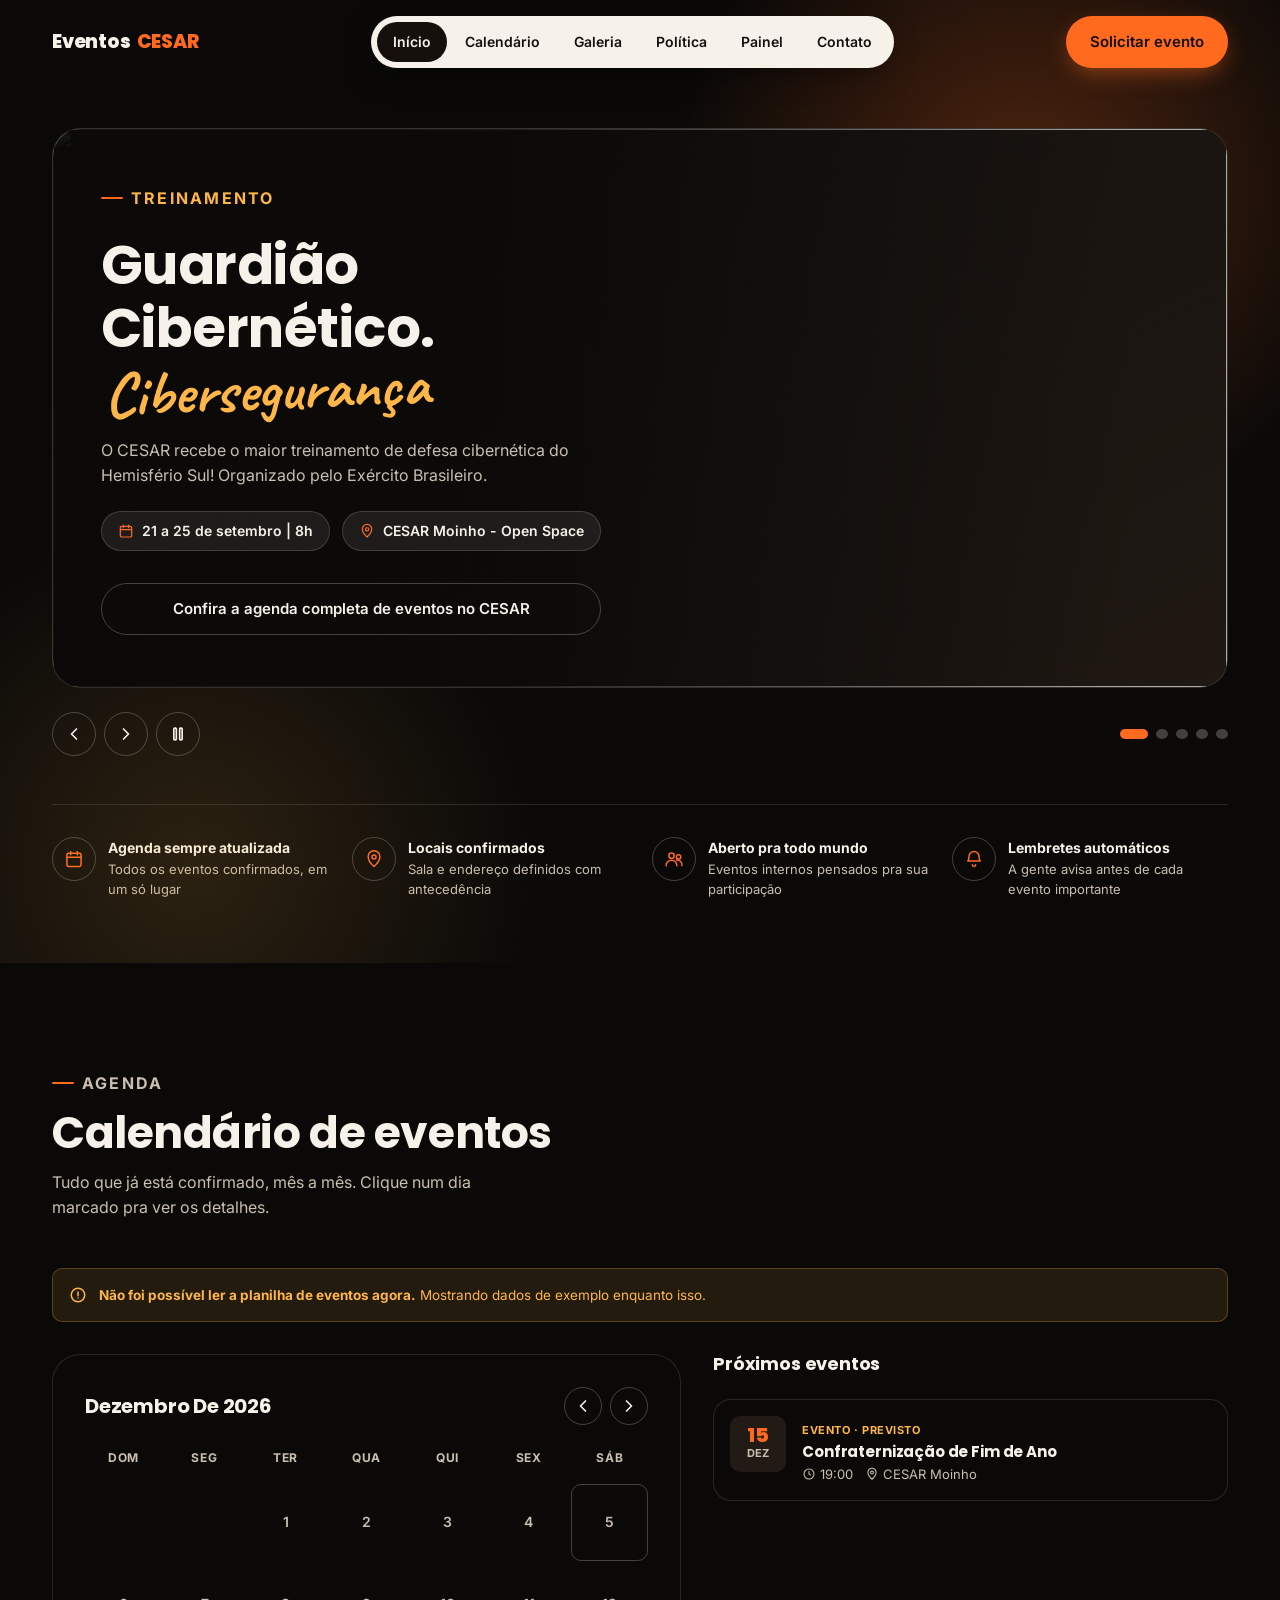
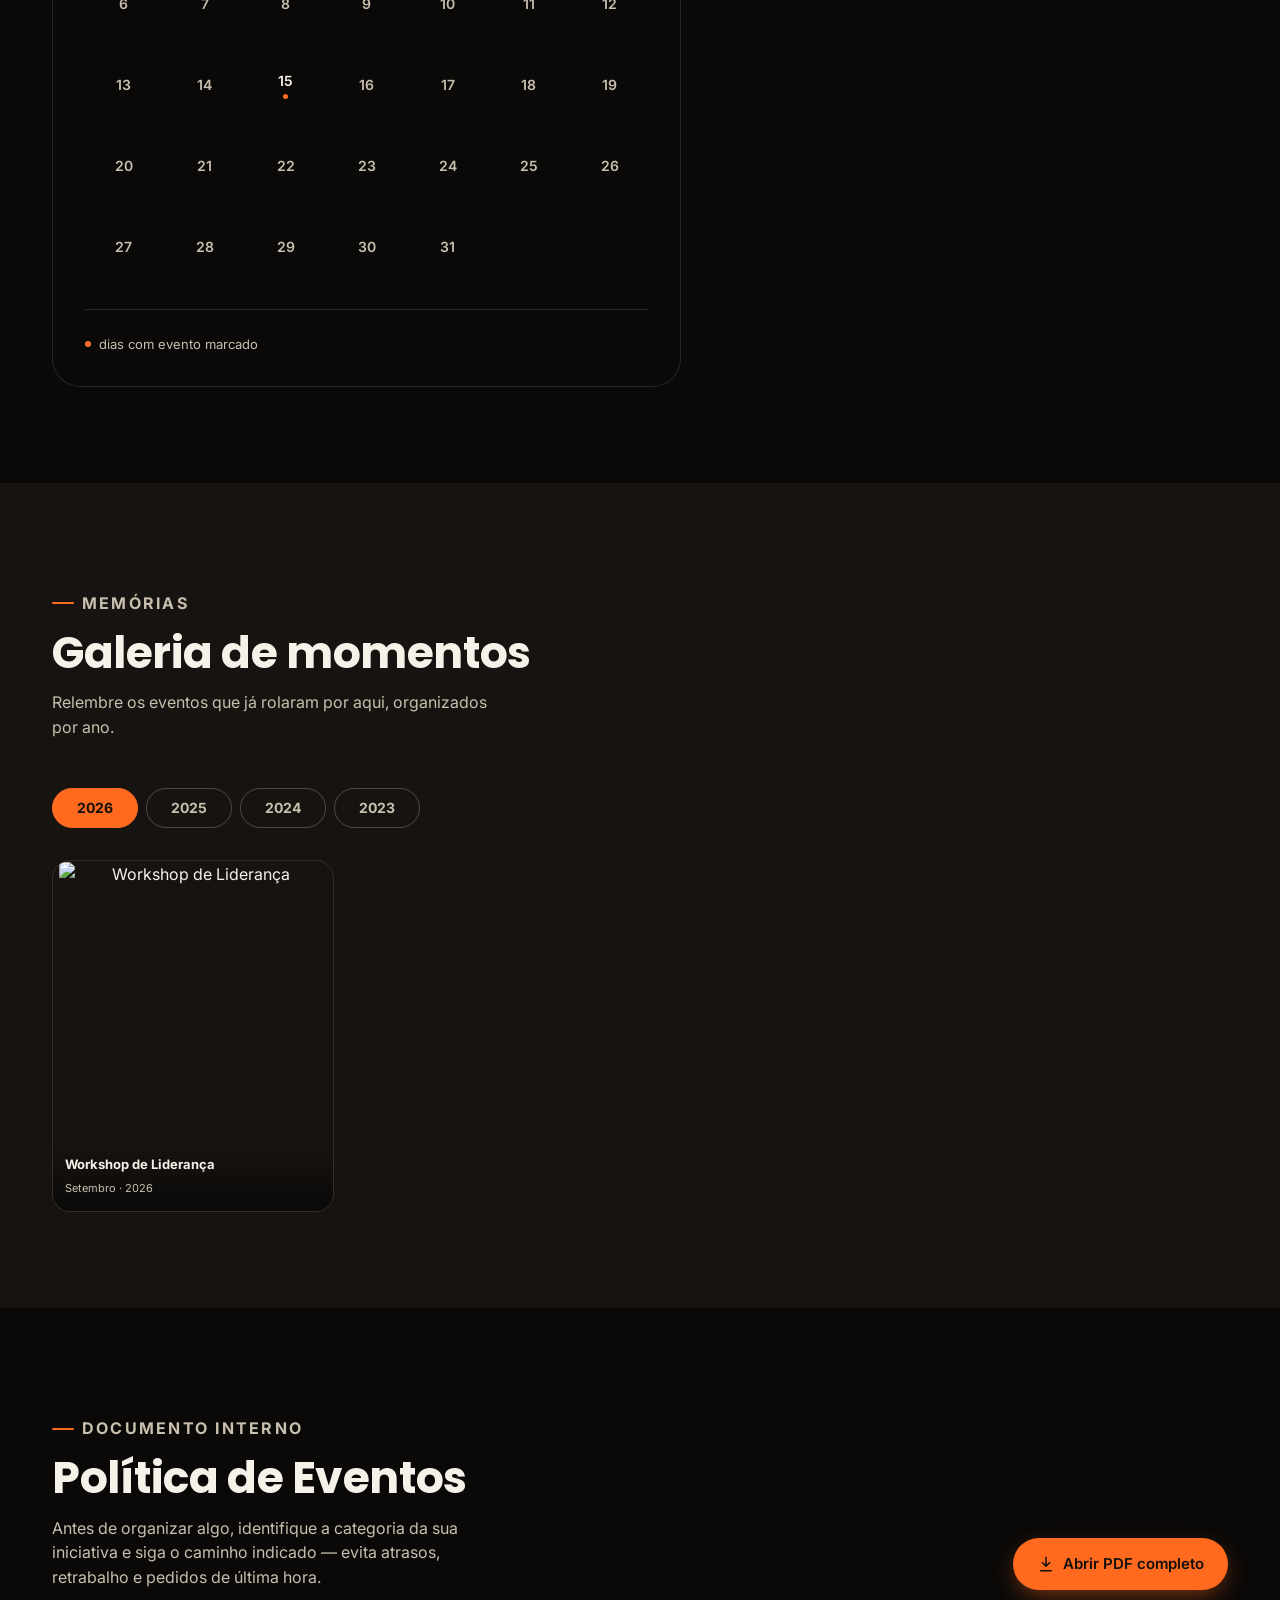
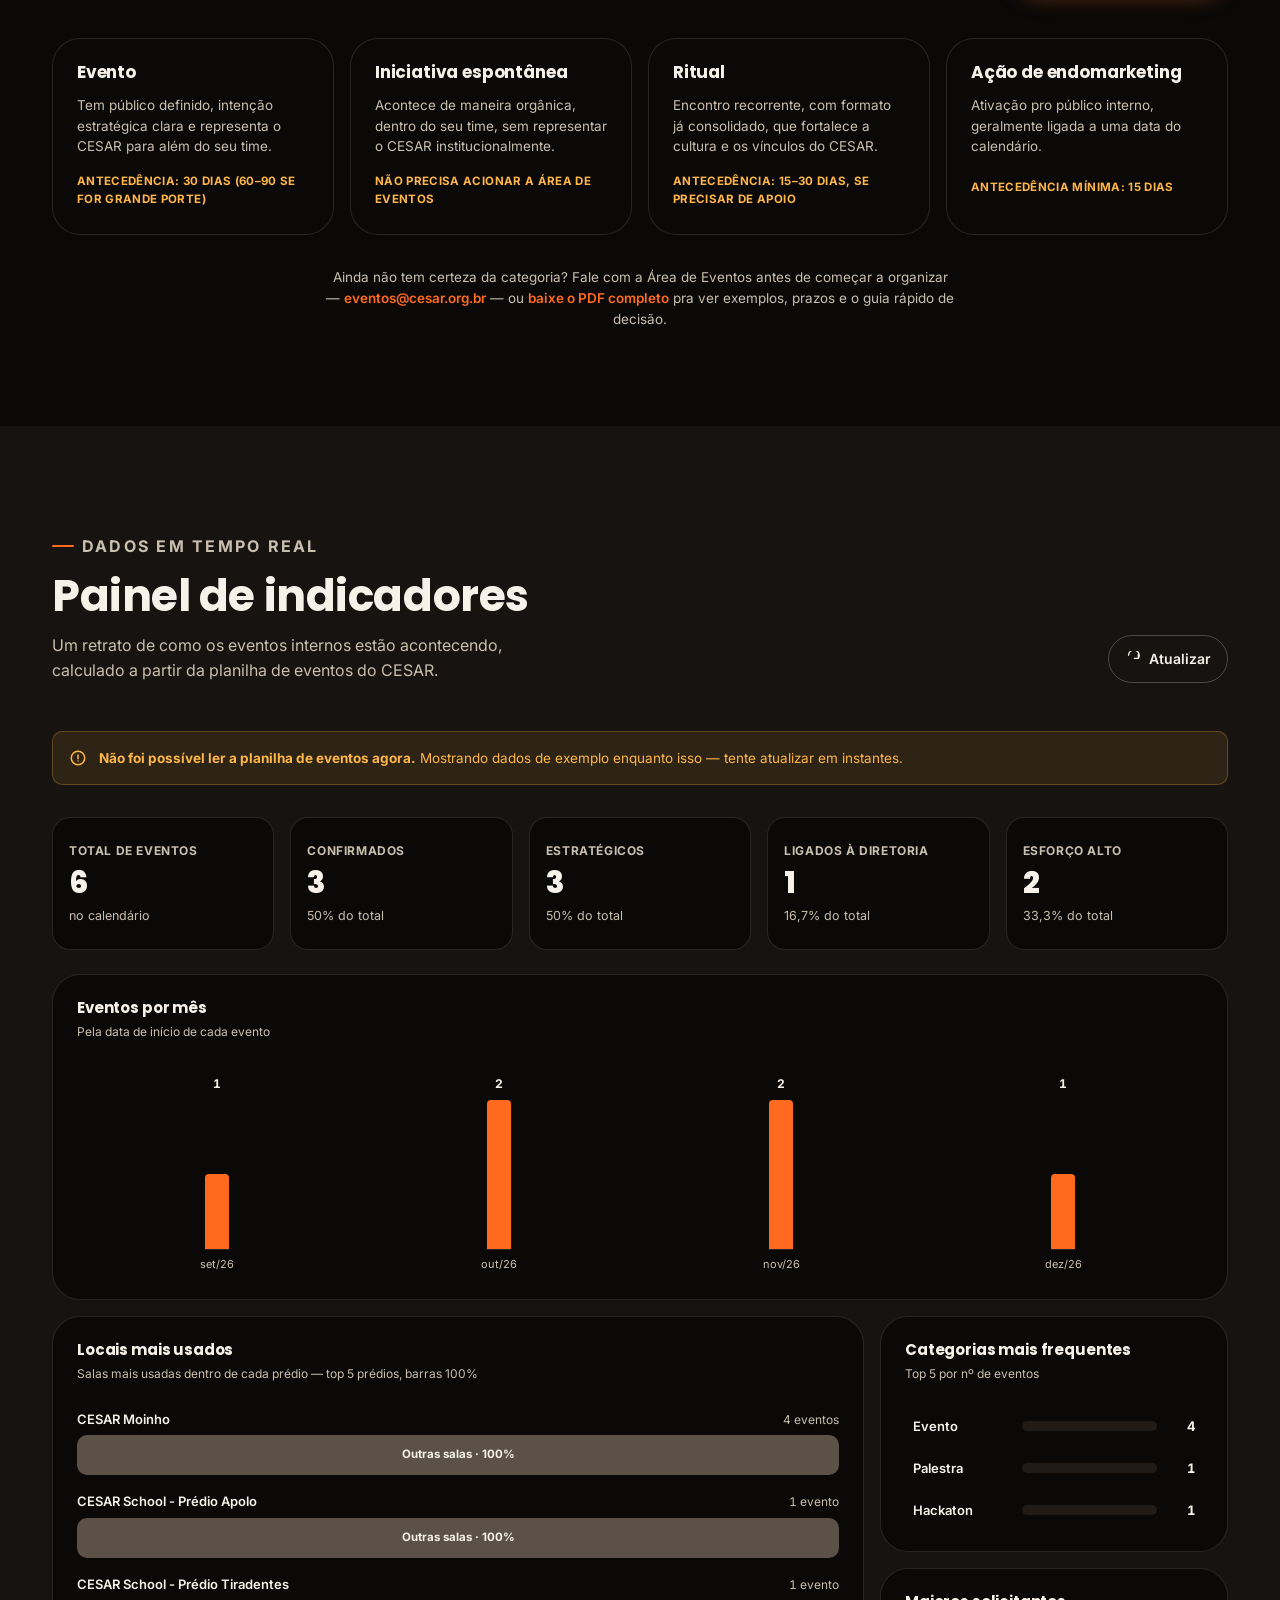
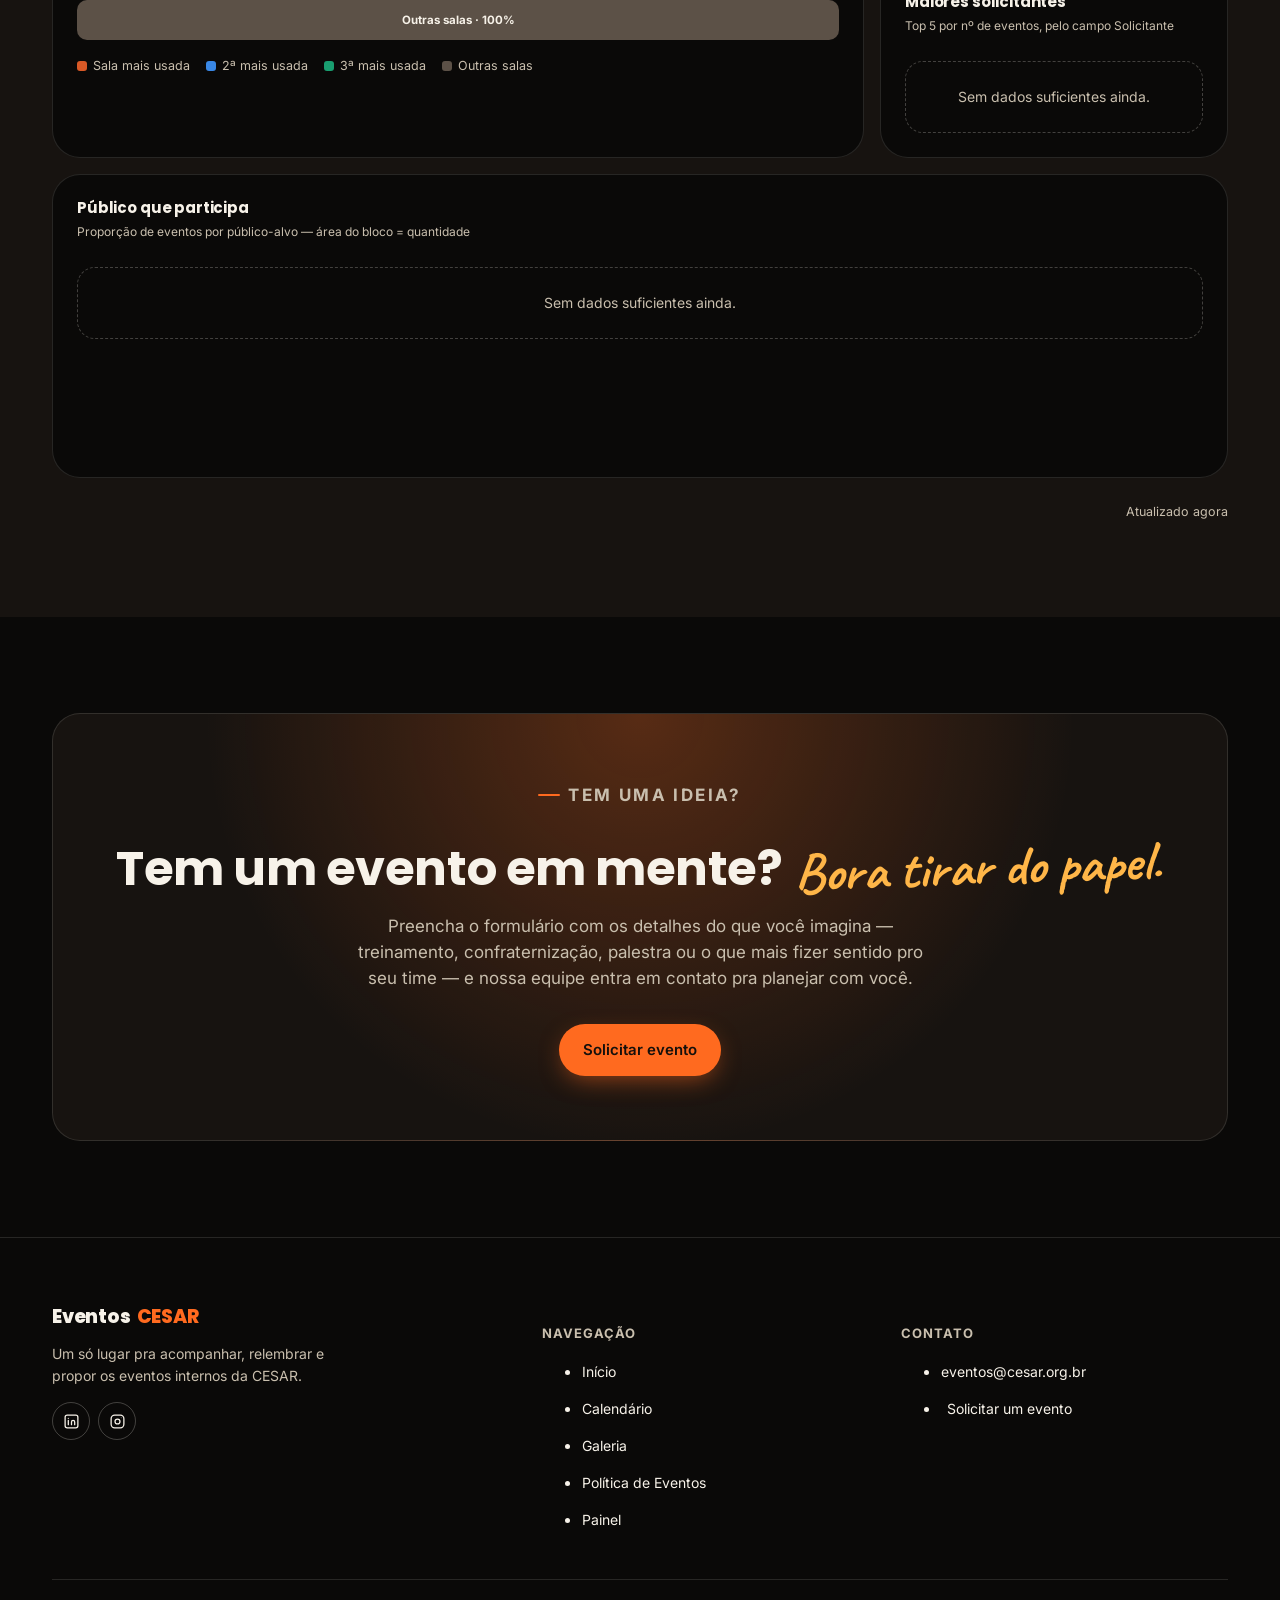
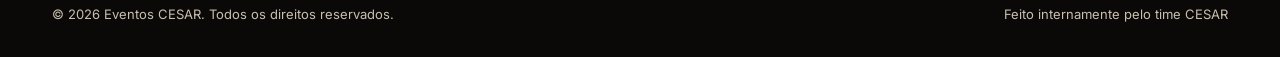
==== index.html @ a42df339 "Update index.html Exclusão do banner estratégia e integração." ====
<!DOCTYPE html>
<html lang="pt-BR">
<head>
<meta charset="UTF-8">
<meta name="viewport" content="width=device-width, initial-scale=1">
<title>Eventos CESAR</title>
<meta name="description" content="Confira os próximos eventos internos da CESAR, veja o calendário completo, relembre edições passadas na galeria de fotos e solicite a criação de um novo evento.">
<meta name="theme-color" content="#0A0908">

<link rel="preconnect" href="https://fonts.googleapis.com">
<link rel="preconnect" href="https://fonts.gstatic.com" crossorigin>
<link href="https://fonts.googleapis.com/css2?family=Poppins:wght@500;600;700;800&family=Inter:wght@400;500;600;700&family=Caveat:wght@700&display=swap" rel="stylesheet">

<link rel="stylesheet" href="styles.css">
</head>
<body>

<a class="skip-link" href="#main">Pular para o conteúdo principal</a>
<h1 class="visually-hidden">Eventos CESAR — agenda de eventos internos</h1>

<!-- ============================= HEADER ============================= -->
<header class="site-header">
  <div class="container header-inner">
    <a class="logo" href="#topo"><span>Eventos</span><span class="dot">CESAR</span></a>

    <nav class="pill-nav" aria-label="Navegação principal">
      <a href="#topo" class="is-active">Início</a>
      <a href="#calendario">Calendário</a>
      <a href="#galeria">Galeria</a>
      <a href="#politica">Política</a>
      <a href="#painel">Painel</a>
      <a href="#contato">Contato</a>
    </nav>

    <div style="display:flex; align-items:center; gap:12px;">
      <button class="btn btn-primary header-cta" type="button" data-open-request-form>Solicitar evento</button>
      <button class="icon-btn menu-toggle" type="button" aria-label="Abrir menu" aria-expanded="false" aria-controls="mobileMenu">
        <svg viewBox="0 0 24 24" fill="none" stroke="currentColor" stroke-width="2" stroke-linecap="round"><line x1="4" y1="7" x2="20" y2="7"/><line x1="4" y1="12" x2="20" y2="12"/><line x1="4" y1="17" x2="20" y2="17"/></svg>
      </button>
    </div>
  </div>
</header>

<!-- mobile menu -->
<div class="mobile-menu" id="mobileMenu">
  <div class="mobile-menu-head">
    <span class="logo"><span>Eventos</span><span class="dot">CESAR</span></span>
    <button class="icon-btn mobile-menu-close" type="button" aria-label="Fechar menu" style="border:1.5px solid var(--border-strong); color:var(--off-white);">
      ✕
    </button>
  </div>
  <nav aria-label="Navegação móvel">
    <a href="#topo">Início</a>
    <a href="#calendario">Calendário</a>
    <a href="#galeria">Galeria</a>
    <a href="#politica">Política</a>
    <a href="#painel">Painel</a>
    <a href="#contato">Contato</a>
  </nav>
  <button class="btn btn-primary btn-block" type="button" data-open-request-form>Solicitar evento</button>
</div>

<main id="main">

<!-- ============================= HERO / CARROSSEL ============================= -->
<section class="hero" id="topo">
  <div class="hero-glow" aria-hidden="true"></div>
  <div class="hero-glow secondary" aria-hidden="true"></div>

  <div class="container">
    <div class="carousel" role="region" aria-roledescription="carrossel" aria-label="Eventos em destaque">
      <div class="carousel-track-wrap">
        <div class="carousel-track">

          <article class="slide">
            <img class="slide-bg" src="https://img.mailinblue.com/8183049/images/content_library/original/6aac90b38255a49ca9fe19f7.png" alt="" loading="lazy">
            <div class="slide-scrim" aria-hidden="true"></div>
            <div class="slide-copy">
              <p class="eyebrow">Treinamento</p>
              <h2>Guardião Cibernético. <span class="script">Cibersegurança</span></h2>
              <p>O CESAR recebe o maior treinamento de defesa cibernética do Hemisfério Sul! Organizado pelo Exército Brasileiro.</p>
              <div class="slide-meta">
                <span class="meta-chip">
                  <svg viewBox="0 0 24 24" fill="none" stroke="currentColor" stroke-width="1.8" stroke-linecap="round" stroke-linejoin="round"><rect x="3.5" y="5" width="17" height="16" rx="2"/><path d="M8 3v4M16 3v4M3.5 10h17"/></svg>
                  21 a 25 de setembro | 8h
                </span>
                <span class="meta-chip">
                  <svg viewBox="0 0 24 24" fill="none" stroke="currentColor" stroke-width="1.8" stroke-linecap="round" stroke-linejoin="round"><path d="M12 21s-7-6.2-7-11.5A7 7 0 0112 2a7 7 0 017 7.5C19 14.8 12 21 12 21z"/><circle cx="12" cy="9.5" r="2.4"/></svg>
                  CESAR Moinho - Open Space
                </span>
              </div>
              <div class="slide-actions">
                <a class="btn btn-ghost btn-block" href="#calendario">Confira a agenda completa de eventos no CESAR</a>
              </div>
            </div>
          </article>

          <article class="slide">
            <img class="slide-bg" src="https://img.mailinblue.com/8183049/images/content_library/original/6aad45be39eb9ec809e7f782.png" alt="" loading="lazy">
            <div class="slide-scrim" aria-hidden="true"></div>
            <div class="slide-copy">
              <p class="eyebrow">Seminário</p>
              <h2>Innovation Journey <span class="script">TCU</span></h2>
              <p>Pequena descrição do que é o evento.</p>
              <div class="slide-meta">
                <span class="meta-chip">
                  <svg viewBox="0 0 24 24" fill="none" stroke="currentColor" stroke-width="1.8" stroke-linecap="round" stroke-linejoin="round"><rect x="3.5" y="5" width="17" height="16" rx="2"/><path d="M8 3v4M16 3v4M3.5 10h17"/></svg>
                  21 de setembro | 8h
                </span>
                <span class="meta-chip">
                  <svg viewBox="0 0 24 24" fill="none" stroke="currentColor" stroke-width="1.8" stroke-linecap="round" stroke-linejoin="round"><path d="M12 21s-7-6.2-7-11.5A7 7 0 0112 2a7 7 0 017 7.5C19 14.8 12 21 12 21z"/><circle cx="12" cy="9.5" r="2.4"/></svg>
                  CESAR School - Prédio Brum - Sala 203
                </span>
              </div>
              <div class="slide-actions">
                <a class="btn btn-ghost btn-block" href="#calendario">Confira a agenda completa de eventos no CESAR</a>
              </div>
            </div>
          </article>

          <article class="slide">
            <img class="slide-bg" src="https://img.mailinblue.com/8183049/images/content_library/original/6aad45be39eb9ec809e7f782.png" alt="" loading="lazy">
            <div class="slide-scrim" aria-hidden="true"></div>
            <div class="slide-copy">
              <p class="eyebrow">Seminário</p>
              <h2>Innovation Journey <span class="script">TCU</span></h2>
              <p>Pequena descrição do que é o evento.</p>
              <div class="slide-meta">
                <span class="meta-chip">
                  <svg viewBox="0 0 24 24" fill="none" stroke="currentColor" stroke-width="1.8" stroke-linecap="round" stroke-linejoin="round"><rect x="3.5" y="5" width="17" height="16" rx="2"/><path d="M8 3v4M16 3v4M3.5 10h17"/></svg>
                  24 e 25 de setembro | 8h
                </span>
                <span class="meta-chip">
                  <svg viewBox="0 0 24 24" fill="none" stroke="currentColor" stroke-width="1.8" stroke-linecap="round" stroke-linejoin="round"><path d="M12 21s-7-6.2-7-11.5A7 7 0 0112 2a7 7 0 017 7.5C19 14.8 12 21 12 21z"/><circle cx="12" cy="9.5" r="2.4"/></svg>
                  CESAR Moinho - Sala Manguezal
                </span>
              </div>
              <div class="slide-actions">
                <a class="btn btn-ghost btn-block" href="#calendario">Confira a agenda completa de eventos no CESAR</a>
              </div>
            </div>
          </article>

          <article class="slide">
            <img class="slide-bg" src="https://img.mailinblue.com/8183049/images/content_library/original/6aad491ad84e8726718b9424.png" alt="" loading="lazy">
            <div class="slide-scrim" aria-hidden="true"></div>
            <div class="slide-copy">
              <p class="eyebrow">Visita</p>
              <h2>Petrobras RNEST <span class="script"></span></h2>
              <p>Pequena descrição do que é o evento.</p>
              <div class="slide-meta">
                <span class="meta-chip">
                  <svg viewBox="0 0 24 24" fill="none" stroke="currentColor" stroke-width="1.8" stroke-linecap="round" stroke-linejoin="round"><rect x="3.5" y="5" width="17" height="16" rx="2"/><path d="M8 3v4M16 3v4M3.5 10h17"/></svg>
                  28 de setembro | 8h
                </span>
                <span class="meta-chip">
                  <svg viewBox="0 0 24 24" fill="none" stroke="currentColor" stroke-width="1.8" stroke-linecap="round" stroke-linejoin="round"><path d="M12 21s-7-6.2-7-11.5A7 7 0 0112 2a7 7 0 017 7.5C19 14.8 12 21 12 21z"/><circle cx="12" cy="9.5" r="2.4"/></svg>
                  CESAR Moinho - Cartola
                </span>
              </div>
              <div class="slide-actions">
                <a class="btn btn-ghost btn-block" href="#calendario">Confira a agenda completa de eventos no CESAR</a>
              </div>
            </div>
          </article>

          <article class="slide">
            <img class="slide-bg" src="https://img.mailinblue.com/8183049/images/content_library/original/6aad49b07700a3e0da9a9724.png" alt="" loading="lazy">
            <div class="slide-scrim" aria-hidden="true"></div>
            <div class="slide-copy">
              <p class="eyebrow">Cerimônia</p>
              <h2>Encerramento Residência <span class="script">Tecnológica</span></h2>
              <p>Pequena descrição do que é o evento.</p>
              <div class="slide-meta">
                <span class="meta-chip">
                  <svg viewBox="0 0 24 24" fill="none" stroke="currentColor" stroke-width="1.8" stroke-linecap="round" stroke-linejoin="round"><rect x="3.5" y="5" width="17" height="16" rx="2"/><path d="M8 3v4M16 3v4M3.5 10h17"/></svg>
                  29 de setembro | 19h
                </span>
                <span class="meta-chip">
                  <svg viewBox="0 0 24 24" fill="none" stroke="currentColor" stroke-width="1.8" stroke-linecap="round" stroke-linejoin="round"><path d="M12 21s-7-6.2-7-11.5A7 7 0 0112 2a7 7 0 017 7.5C19 14.8 12 21 12 21z"/><circle cx="12" cy="9.5" r="2.4"/></svg>
                  CESAR Moinho - Sala Risoflora
                </span>
              </div>
              <div class="slide-actions">
                <a class="btn btn-ghost btn-block" href="#calendario">Confira a agenda completa de eventos no CESAR</a>
              </div>
            </div>
          </article>

        </div>
      </div>

      <div class="carousel-controls">
        <div class="carousel-arrows">
          <button class="icon-btn prev" type="button" aria-label="Banner anterior">
            <svg viewBox="0 0 24 24" fill="none" stroke="currentColor" stroke-width="2" stroke-linecap="round" stroke-linejoin="round"><polyline points="15 18 9 12 15 6"/></svg>
          </button>
          <button class="icon-btn next" type="button" aria-label="Próximo banner">
            <svg viewBox="0 0 24 24" fill="none" stroke="currentColor" stroke-width="2" stroke-linecap="round" stroke-linejoin="round"><polyline points="9 18 15 12 9 6"/></svg>
          </button>
          <button class="icon-btn carousel-pause" type="button" aria-label="Pausar rotação automática dos banners" aria-pressed="false">
            <svg class="icon-pause" viewBox="0 0 24 24" fill="none" stroke="currentColor" stroke-width="2" stroke-linecap="round" stroke-linejoin="round"><rect x="7" y="5" width="3" height="14" rx="1"/><rect x="14" y="5" width="3" height="14" rx="1"/></svg>
            <svg class="icon-play" viewBox="0 0 24 24" fill="none" stroke="currentColor" stroke-width="2" stroke-linecap="round" stroke-linejoin="round"><polygon points="6 4 20 12 6 20 6 4"/></svg>
          </button>
        </div>
        <div class="carousel-dots" role="tablist" aria-label="Selecionar banner"></div>
      </div>
    </div>

    <!-- badges de destaque -->
    <div class="badge-row">
      <div class="badge-item">
        <span class="icon-wrap"><svg viewBox="0 0 24 24" fill="none" stroke="currentColor" stroke-width="1.8" stroke-linecap="round" stroke-linejoin="round"><rect x="3.5" y="5" width="17" height="16" rx="2"/><path d="M8 3v4M16 3v4M3.5 10h17"/></svg></span>
        <span><strong>Agenda sempre atualizada</strong><span>Todos os eventos confirmados, em um só lugar</span></span>
      </div>
      <div class="badge-item">
        <span class="icon-wrap"><svg viewBox="0 0 24 24" fill="none" stroke="currentColor" stroke-width="1.8" stroke-linecap="round" stroke-linejoin="round"><path d="M12 21s-7-6.2-7-11.5A7 7 0 0112 2a7 7 0 017 7.5C19 14.8 12 21 12 21z"/><circle cx="12" cy="9.5" r="2.4"/></svg></span>
        <span><strong>Locais confirmados</strong><span>Sala e endereço definidos com antecedência</span></span>
      </div>
      <div class="badge-item">
        <span class="icon-wrap"><svg viewBox="0 0 24 24" fill="none" stroke="currentColor" stroke-width="1.8" stroke-linecap="round" stroke-linejoin="round"><circle cx="9" cy="8" r="3.2"/><path d="M2.5 20a6.5 6.5 0 0113 0"/><circle cx="17.5" cy="9.5" r="2.6"/><path d="M15 13.3A5.6 5.6 0 0121.5 20"/></svg></span>
        <span><strong>Aberto pra todo mundo</strong><span>Eventos internos pensados pra sua participação</span></span>
      </div>
      <div class="badge-item">
        <span class="icon-wrap"><svg viewBox="0 0 24 24" fill="none" stroke="currentColor" stroke-width="1.8" stroke-linecap="round" stroke-linejoin="round"><path d="M6 9a6 6 0 0112 0c0 4 1.5 5.5 1.5 5.5h-15S6 13 6 9z"/><path d="M10 19a2 2 0 004 0"/></svg></span>
        <span><strong>Lembretes automáticos</strong><span>A gente avisa antes de cada evento importante</span></span>
      </div>
    </div>
  </div>
</section>

<!-- ============================= CALENDÁRIO ============================= -->
<section class="surface-section" id="calendario">
  <div class="container">
    <div class="section-head">
      <div>
        <p class="eyebrow">Agenda</p>
        <h2>Calendário de eventos</h2>
        <p>Tudo que já está confirmado, mês a mês. Clique num dia marcado pra ver os detalhes.</p>
      </div>
    </div>

    <div class="panel-notice" id="calendarNotice" role="status"></div>

    <div class="calendar-layout">
      <div class="calendar-card">
        <div class="calendar-head">
          <h3 id="calMonthLabel">—</h3>
          <div class="calendar-nav">
            <button class="icon-btn" id="calPrev" type="button" aria-label="Mês anterior">
              <svg viewBox="0 0 24 24" fill="none" stroke="currentColor" stroke-width="2" stroke-linecap="round" stroke-linejoin="round"><polyline points="15 18 9 12 15 6"/></svg>
            </button>
            <button class="icon-btn" id="calNext" type="button" aria-label="Próximo mês">
              <svg viewBox="0 0 24 24" fill="none" stroke="currentColor" stroke-width="2" stroke-linecap="round" stroke-linejoin="round"><polyline points="9 18 15 12 9 6"/></svg>
            </button>
          </div>
        </div>
        <div class="weekday-row" aria-hidden="true">
          <span>dom</span><span>seg</span><span>ter</span><span>qua</span><span>qui</span><span>sex</span><span>sáb</span>
        </div>
        <div class="day-grid" id="calDayGrid"></div>
        <div class="calendar-legend"><span class="event-dot" aria-hidden="true"></span> dias com evento marcado</div>
      </div>

      <div class="event-list">
        <div class="event-list-head">
          <h3 id="eventListHeading">Próximos eventos</h3>
          <button type="button" id="eventListClear" hidden>Ver todos</button>
        </div>
        <div id="eventList"></div>
      </div>
    </div>
  </div>
</section>

<!-- ============================= PAINEL DE INDICADORES ============================= -->
<!-- ============================= GALERIA ============================= -->
<section class="surface-section alt" id="galeria">
  <div class="container">
    <div class="section-head">
      <div>
        <p class="eyebrow">Memórias</p>
        <h2>Galeria de momentos</h2>
        <p>Relembre os eventos que já rolaram por aqui, organizados por ano.</p>
      </div>
    </div>

    <div class="year-tabs" id="yearTabs" role="tablist" aria-label="Filtrar galeria por ano"></div>
    <div class="gallery-grid" id="galleryGrid"></div>
  </div>
</section>

<!-- lightbox da galeria -->
<dialog class="lightbox" id="galleryLightbox" aria-label="Foto ampliada">
  <div class="lightbox-inner">
    <div class="lightbox-visual" id="lightboxVisual">
      <div class="lightbox-visual-inner" id="lightboxVisualInner"></div>
      <button class="icon-btn lightbox-close" id="lightboxClose" type="button" aria-label="Fechar foto">
        <svg viewBox="0 0 24 24" fill="none" stroke="currentColor" stroke-width="2" stroke-linecap="round" stroke-linejoin="round"><line x1="6" y1="6" x2="18" y2="18"/><line x1="18" y1="6" x2="6" y2="18"/></svg>
      </button>
      <button class="icon-btn lightbox-nav prev" id="lightboxPrev" type="button" aria-label="Foto anterior">
        <svg viewBox="0 0 24 24" fill="none" stroke="currentColor" stroke-width="2" stroke-linecap="round" stroke-linejoin="round"><polyline points="15 18 9 12 15 6"/></svg>
      </button>
      <button class="icon-btn lightbox-nav next" id="lightboxNext" type="button" aria-label="Próxima foto">
        <svg viewBox="0 0 24 24" fill="none" stroke="currentColor" stroke-width="2" stroke-linecap="round" stroke-linejoin="round"><polyline points="9 18 15 12 9 6"/></svg>
      </button>
    </div>
    <div class="lightbox-body">
      <div>
        <h4 id="lightboxTitle">—</h4>
        <p id="lightboxMeta">—</p>
      </div>
    </div>
  </div>
</dialog>

<!-- ============================= POLÍTICA DE EVENTOS ============================= -->
<section class="surface-section" id="politica">
  <div class="container">
    <div class="section-head">
      <div>
        <p class="eyebrow">Documento interno</p>
        <h2>Política de Eventos</h2>
        <p>Antes de organizar algo, identifique a categoria da sua iniciativa e siga o caminho indicado — evita atrasos, retrabalho e pedidos de última hora.</p>
      </div>
      <a class="btn btn-primary" href="documentos/Politica_Eventos_CESAR.pdf" target="_blank" rel="noopener">
        <svg viewBox="0 0 24 24" fill="none" stroke="currentColor" stroke-width="2" stroke-linecap="round" stroke-linejoin="round"><path d="M12 3v12M7 10l5 5 5-5"/><path d="M5 21h14"/></svg>
        Abrir PDF completo
      </a>
    </div>

    <div class="policy-grid">
      <div class="chart-card policy-card">
        <h3>Evento</h3>
        <p>Tem público definido, intenção estratégica clara e representa o CESAR para além do seu time.</p>
        <span class="policy-lead">Antecedência: 30 dias (60–90 se for grande porte)</span>
      </div>
      <div class="chart-card policy-card">
        <h3>Iniciativa espontânea</h3>
        <p>Acontece de maneira orgânica, dentro do seu time, sem representar o CESAR institucionalmente.</p>
        <span class="policy-lead">Não precisa acionar a área de Eventos</span>
      </div>
      <div class="chart-card policy-card">
        <h3>Ritual</h3>
        <p>Encontro recorrente, com formato já consolidado, que fortalece a cultura e os vínculos do CESAR.</p>
        <span class="policy-lead">Antecedência: 15–30 dias, se precisar de apoio</span>
      </div>
      <div class="chart-card policy-card">
        <h3>Ação de endomarketing</h3>
        <p>Ativação pro público interno, geralmente ligada a uma data do calendário.</p>
        <span class="policy-lead">Antecedência mínima: 15 dias</span>
      </div>
    </div>

    <p class="policy-footnote">Ainda não tem certeza da categoria? Fale com a Área de Eventos antes de começar a organizar — <a href="mailto:eventos@cesar.org.br">eventos@cesar.org.br</a> — ou <a href="documentos/Politica_Eventos_CESAR.pdf" target="_blank" rel="noopener">baixe o PDF completo</a> pra ver exemplos, prazos e o guia rápido de decisão.</p>
  </div>
</section>

<!-- ============================= PAINEL DE INDICADORES ============================= -->
<section class="surface-section alt" id="painel">
  <div class="container">
    <div class="section-head">
      <div>
        <p class="eyebrow">Dados em tempo real</p>
        <h2>Painel de indicadores</h2>
        <p>Um retrato de como os eventos internos estão acontecendo, calculado a partir da planilha de eventos do CESAR.</p>
      </div>
      <button class="section-link" id="panelRefresh" type="button">
        <svg id="panelRefreshIcon" viewBox="0 0 24 24" fill="none" stroke="currentColor" stroke-width="2" stroke-linecap="round" stroke-linejoin="round"><path d="M20 11A8 8 0 105.3 6.3M20 11V5M20 11h-6"/></svg>
        <span>Atualizar</span>
      </button>
    </div>

    <div class="panel-notice" id="panelNotice" role="status"></div>

    <div class="stat-grid" id="statGrid" aria-live="polite">
      <div class="stat-tile">
        <span class="stat-label">Total de eventos</span>
        <span class="stat-value" id="statTotal">—</span>
        <span class="stat-caption" id="statTotalCaption">carregando…</span>
      </div>
      <div class="stat-tile">
        <span class="stat-label">Confirmados</span>
        <span class="stat-value" id="statConfirmados">—</span>
        <span class="stat-caption" id="statConfirmadosCaption">carregando…</span>
      </div>
      <div class="stat-tile">
        <span class="stat-label">Estratégicos</span>
        <span class="stat-value" id="statEstrategicos">—</span>
        <span class="stat-caption" id="statEstrategicosCaption">carregando…</span>
      </div>
      <div class="stat-tile">
        <span class="stat-label">Ligados à Diretoria</span>
        <span class="stat-value" id="statDiretoria">—</span>
        <span class="stat-caption" id="statDiretoriaCaption">carregando…</span>
      </div>
      <div class="stat-tile">
        <span class="stat-label">Esforço alto</span>
        <span class="stat-value" id="statEsforco">—</span>
        <span class="stat-caption" id="statEsforcoCaption">carregando…</span>
      </div>
    </div>

    <div class="panel-charts">
      <div class="chart-card chart-card-wide">
        <div class="chart-card-head">
          <h3>Eventos por mês</h3>
          <span class="chart-card-sub">Pela data de início de cada evento</span>
        </div>
        <div class="bar-chart" id="monthBarChart"></div>
      </div>

      <div class="panel-charts-row panel-charts-row-70-30">
        <div class="chart-card">
          <div class="chart-card-head">
            <h3>Locais mais usados</h3>
            <span class="chart-card-sub">Salas mais usadas dentro de cada prédio — top 5 prédios, barras 100%</span>
          </div>
          <div class="stackbar" id="roomsStackChart"></div>
          <div class="treemap-legend" id="roomsStackLegend"></div>
        </div>

        <div class="panel-charts-col">
          <div class="chart-card">
            <div class="chart-card-head">
              <h3>Categorias mais frequentes</h3>
              <span class="chart-card-sub">Top 5 por nº de eventos</span>
            </div>
            <div class="rank-list" id="deptsRankList" role="list"></div>
          </div>

          <div class="chart-card">
            <div class="chart-card-head">
              <h3>Maiores solicitantes</h3>
              <span class="chart-card-sub">Top 5 por nº de eventos, pelo campo Solicitante</span>
            </div>
            <div class="rank-list" id="requestersRankList" role="list"></div>
          </div>
        </div>
      </div>

      <div class="chart-card chart-card-wide">
        <div class="chart-card-head">
          <h3>Público que participa</h3>
          <span class="chart-card-sub">Proporção de eventos por público-alvo — área do bloco = quantidade</span>
        </div>
        <div class="treemap" id="publicoTreemap" role="img" aria-label="Mapa de árvore do público que participa dos eventos"></div>
        <div class="treemap-legend" id="publicoLegend"></div>
      </div>
    </div>

    <p class="panel-updated" id="panelUpdated"></p>
  </div>
</section>

<!-- ============================= CTA ============================= -->
<section class="surface-section" id="contato">
  <div class="container">
    <div class="cta-panel">
      <p class="eyebrow" style="justify-content:center;">Tem uma ideia?</p>
      <h2>Tem um evento em mente? <span class="script">Bora tirar do papel.</span></h2>
      <p>Preencha o formulário com os detalhes do que você imagina — treinamento, confraternização, palestra ou o que mais fizer sentido pro seu time — e nossa equipe entra em contato pra planejar com você.</p>
      <button class="btn btn-primary" type="button" data-open-request-form>Solicitar evento</button>
    </div>
  </div>
</section>

</main>

<!-- ============================= FOOTER ============================= -->
<footer class="site-footer">
  <div class="container">
    <div class="footer-grid">
      <div class="footer-brand">
        <span class="logo"><span>Eventos</span><span class="dot">CESAR</span></span>
        <p>Um só lugar pra acompanhar, relembrar e propor os eventos internos da CESAR.</p>
        <div class="footer-social">
          <a href="#" aria-label="LinkedIn da CESAR"><svg viewBox="0 0 24 24" fill="none" stroke="currentColor" stroke-width="1.8" stroke-linecap="round" stroke-linejoin="round"><rect x="3" y="3" width="18" height="18" rx="3"/><path d="M7.5 10.5v6M7.5 7.5v.01M12 16.5v-3.8c0-1.2.9-2.2 2.2-2.2 1.2 0 2.3 1 2.3 2.2v3.8"/></svg></a>
          <a href="#" aria-label="Instagram da CESAR"><svg viewBox="0 0 24 24" fill="none" stroke="currentColor" stroke-width="1.8" stroke-linecap="round" stroke-linejoin="round"><rect x="3" y="3" width="18" height="18" rx="5"/><circle cx="12" cy="12" r="3.5"/><circle cx="17.2" cy="6.8" r="0.6" fill="currentColor" stroke="none"/></svg></a>
        </div>
      </div>
      <div class="footer-col">
        <h5>Navegação</h5>
        <ul>
          <li><a href="#topo">Início</a></li>
          <li><a href="#calendario">Calendário</a></li>
          <li><a href="#galeria">Galeria</a></li>
          <li><a href="#politica">Política de Eventos</a></li>
          <li><a href="#painel">Painel</a></li>
        </ul>
      </div>
      <div class="footer-col">
        <h5>Contato</h5>
        <ul>
          <li><a href="mailto:eventos@cesar.org.br">eventos@cesar.org.br</a></li>
          <li><button type="button" data-open-request-form>Solicitar um evento</button></li>
        </ul>
      </div>
    </div>
    <div class="footer-bottom">
      <span>© 2026 Eventos CESAR. Todos os direitos reservados.</span>
      <span>Feito internamente pelo time CESAR</span>
    </div>
  </div>
</footer>

<script src="script.js"></script>
</body>
</html>
---- styles.css ----
/* ============================================================
   EVENTOS CESAR — stylesheet
   Design concept: "Spotlight" — a dark stage lit by warm orange
   spotlights. Black stands for the room going quiet before an
   event starts; orange is the light hitting the stage.
   ============================================================ */

/* ---------- Reset ---------- */
*, *::before, *::after { box-sizing: border-box; }
html {
  -webkit-text-size-adjust: 100%;
  color-scheme: dark; /* native inputs/selects/date-pickers use dark chrome */
  -webkit-tap-highlight-color: transparent; /* custom hover/active states replace the default flash */
}
body, h1, h2, h3, h4, p, figure, blockquote, dl, dd, ul, ol { margin: 0; }
ul[class], ol[class] { list-style: none; padding: 0; }
img, picture, svg { display: block; max-width: 100%; }
button, input, select, textarea { font: inherit; color: inherit; }
button { background: none; border: none; }
a { color: inherit; text-decoration: none; }

/* ---------- Design tokens ---------- */
:root {
  /* color */
  --bg: #0A0908;
  --bg-elev-1: #171310;
  --bg-elev-2: #221A14;
  --off-white: #F7F2E9;
  --off-white-dim: #C9BFAE;
  --ink: #15100C;
  --orange: #FF6A1F;
  --orange-deep: #D64E00;
  --amber: #FFB648;
  --border: rgba(247, 242, 233, 0.12);
  --border-strong: rgba(247, 242, 233, 0.24);
  --danger: #FF6B5E;
  --danger-ink: #4A0E08;
  --success: #35D07F;
  --success-ink: #05300F;
  --focus-ring: #FFD9A8;
  /* paleta categórica do mapa de árvore (painel) — validada com o script
     do skill de dataviz pra separação sob daltonismo, nas 3 combinações
     possíveis lado a lado (all-pairs), contra o fundo #0A0908 */
  --treemap-1: #D95926; /* laranja — Interno + Cliente */
  --treemap-2: #3987E5; /* azul — Público externo */
  --treemap-3: #199E70; /* verde-água — Colaboradores */
  --treemap-other: #5C5147; /* neutro — Outros (não faz parte da paleta categórica) */

  /* type */
  --font-display: 'Poppins', 'Segoe UI', system-ui, -apple-system, sans-serif;
  --font-body: 'Inter', 'Segoe UI', system-ui, -apple-system, sans-serif;
  --font-script: 'Caveat', 'Segoe Script', cursive;

  /* spacing (4/8 rhythm) */
  --space-1: 4px;
  --space-2: 8px;
  --space-3: 12px;
  --space-4: 16px;
  --space-6: 24px;
  --space-8: 32px;
  --space-12: 48px;
  --space-16: 64px;
  --space-24: 96px;

  /* layout */
  --container: 1240px;
  --radius-sm: 10px;
  --radius-md: 18px;
  --radius-lg: 28px;
  --radius-pill: 999px;

  /* motion */
  --ease-out: cubic-bezier(0.16, 1, 0.3, 1);
  --dur-fast: 180ms;
  --dur-med: 280ms;
  --dur-slow: 500ms;

  /* z-index scale */
  --z-header: 100;
  --z-mobile-menu: 110;
  --z-overlay: 200;
  --z-lightbox: 220;
  --z-toast: 300;
}

@media (prefers-reduced-motion: reduce) {
  *, *::before, *::after {
    animation-duration: 0.001ms !important;
    animation-iteration-count: 1 !important;
    transition-duration: 0.001ms !important;
    scroll-behavior: auto !important;
  }
}

/* ---------- Base ---------- */
html { scroll-behavior: smooth; }
body {
  background: var(--bg);
  color: var(--off-white);
  font-family: var(--font-body);
  font-size: 16px;
  line-height: 1.55;
  overflow-x: hidden;
}

h1, h2, h3, h4 { font-family: var(--font-display); font-weight: 700; line-height: 1.15; letter-spacing: -0.01em; }

.script {
  font-family: var(--font-script);
  font-weight: 700;
  color: var(--amber);
  font-size: 1.15em;
  line-height: 1;
  display: inline-block;
  transform: rotate(-2deg);
  padding: 0 0.05em;
}

::selection { background: var(--orange); color: var(--ink); }

:focus-visible {
  outline: 3px solid var(--focus-ring);
  outline-offset: 3px;
  border-radius: 4px;
}

.container {
  width: 100%;
  max-width: var(--container);
  margin-inline: auto;
  padding-inline: var(--space-6);
}

@media (min-width: 768px) {
  .container { padding-inline: var(--space-8); }
}

.skip-link {
  position: absolute;
  left: var(--space-4);
  top: -60px;
  background: var(--off-white);
  color: var(--ink);
  padding: var(--space-3) var(--space-6);
  border-radius: var(--radius-sm);
  z-index: 1000;
  transition: top var(--dur-fast) var(--ease-out);
  font-weight: 600;
}
.skip-link:focus { top: var(--space-4); }

section { position: relative; scroll-margin-top: 96px; }

.eyebrow {
  display: inline-flex;
  align-items: center;
  gap: var(--space-2);
  font-family: var(--font-body);
  font-size: 13px;
  font-weight: 700;
  letter-spacing: 0.14em;
  text-transform: uppercase;
  color: var(--orange);
  margin-bottom: var(--space-3);
}
.eyebrow::before {
  content: '';
  width: 22px;
  height: 2px;
  background: var(--orange);
  border-radius: 2px;
}

.section-head {
  display: flex;
  align-items: flex-end;
  justify-content: space-between;
  gap: var(--space-6);
  margin-bottom: var(--space-12);
  flex-wrap: wrap;
}
.section-head h2 {
  font-size: clamp(28px, 4vw, 44px);
  color: var(--off-white);
  text-wrap: balance;
}
.section-head p {
  color: var(--off-white-dim);
  font-size: 16px;
  max-width: 46ch;
  margin-top: var(--space-3);
}

.section-link {
  display: inline-flex;
  align-items: center;
  gap: var(--space-2);
  font-weight: 600;
  font-size: 14px;
  color: var(--off-white);
  border: 1px solid var(--border-strong);
  padding: var(--space-3) var(--space-4);
  border-radius: var(--radius-pill);
  white-space: nowrap;
  transition: background var(--dur-fast) var(--ease-out), border-color var(--dur-fast) var(--ease-out), transform var(--dur-fast) var(--ease-out);
}
.section-link:hover { background: var(--bg-elev-1); border-color: var(--orange); transform: translateY(-1px); }
.section-link svg { width: 16px; height: 16px; }

/* ---------- Buttons ---------- */
.btn {
  --btn-h: 52px;
  display: inline-flex;
  align-items: center;
  justify-content: center;
  gap: var(--space-2);
  min-height: var(--btn-h);
  padding: 0 var(--space-6);
  border-radius: var(--radius-pill);
  font-weight: 600;
  font-size: 15px;
  cursor: pointer;
  white-space: nowrap;
  transition: transform var(--dur-fast) var(--ease-out), background var(--dur-fast) var(--ease-out), box-shadow var(--dur-fast) var(--ease-out), border-color var(--dur-fast) var(--ease-out);
  touch-action: manipulation;
}
.btn:active { transform: scale(0.97); }
.btn svg { width: 18px; height: 18px; flex-shrink: 0; }

.btn-primary {
  background: var(--orange);
  color: var(--ink);
  box-shadow: 0 8px 24px -6px rgba(255, 106, 31, 0.55);
}
.btn-primary:hover { background: var(--amber); box-shadow: 0 10px 28px -6px rgba(255, 182, 72, 0.6); transform: translateY(-2px); }

.btn-ghost {
  background: transparent;
  color: var(--off-white);
  border: 1.5px solid var(--border-strong);
}
.btn-ghost:hover { border-color: var(--off-white); background: rgba(247, 242, 233, 0.06); transform: translateY(-2px); }

.btn-light {
  background: var(--off-white);
  color: var(--ink);
}
.btn-light:hover { background: var(--amber); transform: translateY(-2px); }

.btn-sm { --btn-h: 40px; padding: 0 var(--space-4); font-size: 14px; }
.btn-block { width: 100%; }
.btn[disabled] { opacity: 0.55; cursor: not-allowed; transform: none !important; }

.icon-btn {
  width: 44px;
  height: 44px;
  border-radius: var(--radius-pill);
  display: inline-flex;
  align-items: center;
  justify-content: center;
  cursor: pointer;
  touch-action: manipulation;
  transition: background var(--dur-fast) var(--ease-out), border-color var(--dur-fast) var(--ease-out), transform var(--dur-fast) var(--ease-out);
}
.icon-btn svg { width: 20px; height: 20px; }

/* ---------- Header ---------- */
.site-header {
  position: fixed;
  top: 0;
  left: 0;
  right: 0;
  z-index: var(--z-header);
  padding: calc(var(--space-4) + env(safe-area-inset-top, 0px)) 0 var(--space-4);
}
.site-header::before {
  content: '';
  position: absolute;
  inset: 0;
  background: linear-gradient(to bottom, rgba(10, 9, 8, 0.92), rgba(10, 9, 8, 0));
  pointer-events: none;
  opacity: 0;
  transition: opacity var(--dur-med) var(--ease-out);
}
.site-header.is-scrolled::before { opacity: 1; }
.site-header.is-scrolled { padding-top: calc(var(--space-2) + env(safe-area-inset-top, 0px)); padding-bottom: var(--space-2); }

.header-inner {
  display: flex;
  align-items: center;
  justify-content: space-between;
  gap: var(--space-4);
  position: relative;
}

.logo {
  display: inline-flex;
  align-items: baseline;
  gap: 6px;
  font-family: var(--font-display);
  font-weight: 800;
  font-size: 19px;
  letter-spacing: -0.01em;
  color: var(--off-white);
}
.logo .dot { color: var(--orange); }

.pill-nav {
  display: none;
  align-items: center;
  gap: 2px;
  background: var(--off-white);
  border-radius: var(--radius-pill);
  padding: 6px;
  box-shadow: 0 10px 30px -8px rgba(0, 0, 0, 0.5);
}
.pill-nav a {
  display: inline-flex;
  align-items: center;
  height: 40px;
  padding: 0 var(--space-4);
  border-radius: var(--radius-pill);
  font-size: 14px;
  font-weight: 600;
  color: var(--ink);
  transition: background var(--dur-fast) var(--ease-out), color var(--dur-fast) var(--ease-out);
}
.pill-nav a:hover { background: rgba(21, 16, 12, 0.08); }
.pill-nav a.is-active { background: var(--ink); color: var(--off-white); }

.header-cta { display: none; }

.menu-toggle {
  color: var(--off-white);
  border: 1.5px solid var(--border-strong);
}
.menu-toggle:hover { border-color: var(--orange); color: var(--orange); }
@media (min-width: 900px) { .menu-toggle { display: none; } }

/* mobile menu */
.mobile-menu {
  position: fixed;
  top: 0;
  left: 0;
  right: 0;
  bottom: 0;
  background: var(--bg);
  z-index: var(--z-mobile-menu);
  display: flex;
  flex-direction: column;
  padding: var(--space-6);
  padding-top: max(var(--space-6), env(safe-area-inset-top, 0px));
  padding-bottom: max(var(--space-6), env(safe-area-inset-bottom, 0px));
  transform: translateY(-100%);
  /* visibility garante que nada fique visível/clicável fechado, mesmo se o
     cálculo de altura do transform falhar em algum navegador — some
     imediatamente ao abrir, só some de vez depois do slide ao fechar */
  visibility: hidden;
  transition: transform var(--dur-med) var(--ease-out), visibility 0s linear var(--dur-med);
}
.mobile-menu.is-open {
  transform: translateY(0);
  visibility: visible;
  transition: transform var(--dur-med) var(--ease-out), visibility 0s linear 0s;
}
.mobile-menu-head { display: flex; justify-content: space-between; align-items: center; margin-bottom: var(--space-12); }
.mobile-menu nav { display: flex; flex-direction: column; gap: var(--space-2); }
.mobile-menu nav a {
  font-family: var(--font-display);
  font-size: 30px;
  font-weight: 700;
  padding: var(--space-3) 0;
  border-bottom: 1px solid var(--border);
  color: var(--off-white);
}
.mobile-menu .btn { margin-top: var(--space-8); }

@media (min-width: 900px) {
  .pill-nav { display: inline-flex; }
  .header-cta { display: inline-flex; }
}

/* ---------- Hero / Carousel ---------- */
.hero {
  position: relative;
  padding-top: 128px;
  padding-bottom: var(--space-16);
  overflow: hidden;
}
.hero-glow {
  position: absolute;
  top: -20%;
  right: -10%;
  width: 60vw;
  height: 60vw;
  max-width: 800px;
  max-height: 800px;
  background: radial-gradient(circle, rgba(255, 106, 31, 0.28), rgba(255, 106, 31, 0) 65%);
  pointer-events: none;
  z-index: 0;
}
.hero-glow.secondary {
  top: auto;
  bottom: -30%;
  right: auto;
  left: -15%;
  background: radial-gradient(circle, rgba(255, 182, 72, 0.14), rgba(255, 182, 72, 0) 65%);
}

.carousel { position: relative; z-index: 1; }
.carousel-track-wrap { overflow: hidden; border-radius: var(--radius-lg); }
.carousel-track {
  display: flex;
  transition: transform var(--dur-slow) var(--ease-out);
}
.slide {
  position: relative;
  min-width: 100%;
  min-height: clamp(440px, 52vw, 560px);
  overflow: hidden;
  border-radius: var(--radius-lg);
  border: 1px solid var(--border);
  background: linear-gradient(155deg, var(--bg-elev-1), var(--bg-elev-2));
  display: flex;
  align-items: center;
}

/* Foto de fundo — opcional. Sem <img class="slide-bg"> no slide, fica só o
   gradiente acima (bom o bastante até a foto real entrar). Ver README. */
.slide-bg {
  position: absolute;
  inset: 0;
  width: 100%;
  height: 100%;
  object-fit: cover;
  z-index: 0;
}
.slide-scrim {
  position: absolute;
  inset: 0;
  z-index: 1;
  background: linear-gradient(90deg, rgba(10, 9, 8, 0.95) 0%, rgba(10, 9, 8, 0.9) 38%, rgba(10, 9, 8, 0.48) 70%, rgba(10, 9, 8, 0.12) 92%);
}

.slide-copy {
  position: relative;
  z-index: 2;
  max-width: 640px;
  padding: var(--space-8);
}
@media (min-width: 700px) { .slide-copy { padding: var(--space-12); } }

.slide-copy .eyebrow { color: var(--amber); }
.slide-copy h1, .slide-copy h2 {
  font-size: clamp(30px, 4.4vw, 54px);
  color: var(--off-white);
  margin-bottom: var(--space-4);
  text-wrap: balance;
}
.slide-copy p {
  color: var(--off-white-dim);
  font-size: clamp(15px, 1.4vw, 16px);
  margin-bottom: var(--space-6);
}
.slide-meta {
  display: inline-flex; /* encolhe pro tamanho real dos chips — é essa largura que o CTA abaixo precisa copiar */
  max-width: 100%;
  flex-wrap: wrap;
  gap: var(--space-3);
  margin-bottom: var(--space-8);
}
.meta-chip {
  display: inline-flex;
  align-items: center;
  gap: var(--space-2);
  padding: var(--space-2) var(--space-4);
  border-radius: var(--radius-pill);
  background: rgba(247, 242, 233, 0.08);
  border: 1px solid rgba(247, 242, 233, 0.16);
  font-size: 14px;
  font-weight: 600;
  color: var(--off-white);
}
.meta-chip svg { width: 16px; height: 16px; color: var(--orange); flex-shrink: 0; }
.slide-actions { display: flex; flex-wrap: wrap; gap: var(--space-3); max-width: 100%; }

.carousel-controls {
  display: flex;
  align-items: center;
  justify-content: space-between;
  gap: var(--space-4);
  margin-top: var(--space-6);
}
.carousel-arrows { display: flex; gap: var(--space-2); }
.carousel-arrows .icon-btn { border: 1.5px solid var(--border-strong); color: var(--off-white); }
.carousel-arrows .icon-btn:hover { border-color: var(--orange); color: var(--orange); }
.carousel-pause svg.icon-pause { display: block; }
.carousel-pause svg.icon-play { display: none; }
.carousel-pause.is-paused svg.icon-pause { display: none; }
.carousel-pause.is-paused svg.icon-play { display: block; }
.carousel-dots { display: flex; gap: var(--space-2); }
.carousel-dots button {
  width: 10px;
  height: 10px;
  border-radius: 50%;
  background: var(--border-strong);
  cursor: pointer;
  transition: background var(--dur-fast) var(--ease-out), width var(--dur-fast) var(--ease-out);
}
.carousel-dots button.is-active { background: var(--orange); width: 28px; border-radius: var(--radius-pill); }

/* ---------- Feature badges ---------- */
.badge-row {
  display: grid;
  grid-template-columns: repeat(2, 1fr);
  gap: var(--space-6);
  margin-top: var(--space-12);
  padding-top: var(--space-8);
  border-top: 1px solid var(--border);
}
@media (min-width: 700px) { .badge-row { grid-template-columns: repeat(4, 1fr); } }
.badge-item { display: flex; align-items: flex-start; gap: var(--space-3); }
.badge-item .icon-wrap {
  width: 44px;
  height: 44px;
  border-radius: 50%;
  border: 1.5px solid var(--border-strong);
  display: grid;
  place-items: center;
  flex-shrink: 0;
  color: var(--orange);
}
.badge-item .icon-wrap svg { width: 20px; height: 20px; }
.badge-item strong { display: block; font-size: 14px; font-weight: 700; color: var(--off-white); }
.badge-item span { font-size: 13px; color: var(--off-white-dim); }

/* ---------- Generic surface section ---------- */
.surface-section { padding-block: var(--space-24); }
.surface-section.alt { background: var(--bg-elev-1); }

/* ---------- Calendar ---------- */
.calendar-layout {
  display: grid;
  grid-template-columns: 1fr;
  gap: var(--space-8);
}
@media (min-width: 980px) {
  .calendar-layout { grid-template-columns: 1.1fr 0.9fr; align-items: start; }
}

.calendar-card {
  background: var(--bg);
  border: 1px solid var(--border);
  border-radius: var(--radius-lg);
  padding: var(--space-6);
}
@media (min-width: 700px) { .calendar-card { padding: var(--space-8); } }

.calendar-head {
  display: flex;
  align-items: center;
  justify-content: space-between;
  margin-bottom: var(--space-6);
}
.calendar-head h3 { font-size: 20px; text-transform: capitalize; }
.calendar-nav { display: flex; gap: var(--space-2); }
.calendar-nav .icon-btn { border: 1.5px solid var(--border-strong); color: var(--off-white); width: 38px; height: 38px; }
.calendar-nav .icon-btn:hover { border-color: var(--orange); color: var(--orange); }

.weekday-row, .day-grid {
  display: grid;
  grid-template-columns: repeat(7, 1fr);
  gap: var(--space-1);
}
.weekday-row { margin-bottom: var(--space-2); }
.weekday-row span {
  text-align: center;
  font-size: 12px;
  font-weight: 700;
  color: var(--off-white-dim);
  text-transform: uppercase;
  letter-spacing: 0.06em;
  padding-bottom: var(--space-2);
}
.day-cell {
  aspect-ratio: 1;
  display: flex;
  flex-direction: column;
  align-items: center;
  justify-content: center;
  gap: 3px;
  border-radius: var(--radius-sm);
  font-size: 14px;
  font-weight: 600;
  color: var(--off-white-dim);
  cursor: default;
  position: relative;
  min-height: 40px;
}
.day-cell.is-pad { visibility: hidden; }
.day-cell.has-event {
  color: var(--off-white);
  cursor: pointer;
  touch-action: manipulation;
  transition: background var(--dur-fast) var(--ease-out);
}
.day-cell.has-event:hover { background: var(--bg-elev-2); }
.day-cell.is-today { border: 1.5px solid var(--border-strong); }
.day-cell.is-selected { background: var(--orange); color: var(--ink); }
.day-cell.is-selected .event-dot { background: var(--ink); }
.day-cell .event-dot { width: 5px; height: 5px; border-radius: 50%; background: var(--orange); }
.day-cell.is-selected { font-weight: 800; }

.calendar-legend {
  margin-top: var(--space-6);
  padding-top: var(--space-6);
  border-top: 1px solid var(--border);
  font-size: 13px;
  color: var(--off-white-dim);
  display: flex;
  align-items: center;
  gap: var(--space-2);
}
.calendar-legend .event-dot { width: 6px; height: 6px; border-radius: 50%; background: var(--orange); display: inline-block; }

.event-list { display: flex; flex-direction: column; gap: var(--space-4); }
.event-list-head { display: flex; align-items: center; justify-content: space-between; margin-bottom: var(--space-2); }
.event-list-head h3 { font-size: 18px; }
.event-list-head button { font-size: 13px; font-weight: 600; color: var(--orange); }

.event-card {
  display: flex;
  gap: var(--space-4);
  padding: var(--space-4);
  background: var(--bg);
  border: 1px solid var(--border);
  border-radius: var(--radius-md);
  transition: border-color var(--dur-fast) var(--ease-out), transform var(--dur-fast) var(--ease-out);
}
.event-card:hover { border-color: var(--border-strong); transform: translateY(-2px); }
.event-date-block {
  flex-shrink: 0;
  width: 56px;
  height: 56px;
  border-radius: var(--radius-sm);
  background: var(--bg-elev-2);
  display: flex;
  flex-direction: column;
  align-items: center;
  justify-content: center;
  text-align: center;
}
.event-date-block .day { font-family: var(--font-display); font-size: 20px; font-weight: 800; color: var(--orange); line-height: 1; }
.event-date-block .month { font-size: 11px; text-transform: uppercase; font-weight: 700; color: var(--off-white-dim); }
.event-card-body { flex: 1; min-width: 0; }
.event-tag {
  display: inline-block;
  font-size: 11px;
  font-weight: 700;
  text-transform: uppercase;
  letter-spacing: 0.05em;
  color: var(--amber);
  margin-bottom: 4px;
}
.event-card-body h4 { font-size: 15px; font-weight: 700; color: var(--off-white); margin-bottom: 4px; }
.event-card-meta { display: flex; flex-wrap: wrap; gap: var(--space-3); font-size: 13px; color: var(--off-white-dim); }
.event-card-meta span { display: inline-flex; align-items: center; gap: 4px; }
.event-card-meta svg { width: 14px; height: 14px; flex-shrink: 0; }

.empty-note {
  padding: var(--space-6);
  text-align: center;
  color: var(--off-white-dim);
  font-size: 14px;
  border: 1px dashed var(--border-strong);
  border-radius: var(--radius-md);
}

/* ---------- Painel de indicadores ---------- */
.panel-notice {
  display: none;
  align-items: flex-start;
  gap: var(--space-3);
  padding: var(--space-4);
  border-radius: var(--radius-sm);
  font-size: 13.5px;
  line-height: 1.5;
  margin-bottom: var(--space-8);
  background: rgba(255, 182, 72, 0.1);
  color: var(--amber);
  border: 1px solid rgba(255, 182, 72, 0.25);
}
.panel-notice.is-visible { display: flex; }
.panel-notice svg { width: 18px; height: 18px; flex-shrink: 0; margin-top: 1px; }

.stat-grid {
  display: grid;
  grid-template-columns: repeat(2, 1fr);
  gap: var(--space-4);
  margin-bottom: var(--space-6);
}
@media (min-width: 700px) { .stat-grid { grid-template-columns: repeat(3, 1fr); } }
@media (min-width: 1100px) { .stat-grid { grid-template-columns: repeat(5, 1fr); } }

.stat-tile {
  background: var(--bg);
  border: 1px solid var(--border);
  border-radius: var(--radius-md);
  padding: var(--space-6) var(--space-4);
  display: flex;
  flex-direction: column;
  gap: 6px;
}
.stat-label { font-size: 12px; font-weight: 700; color: var(--off-white-dim); text-transform: uppercase; letter-spacing: 0.05em; }
.stat-value { font-family: var(--font-display); font-size: clamp(24px, 3vw, 30px); font-weight: 800; color: var(--off-white); line-height: 1.1; }
.stat-caption { font-size: 12.5px; color: var(--off-white-dim); }

.panel-charts {
  display: grid;
  grid-template-columns: 1fr;
  gap: var(--space-4);
}
.chart-card-wide { grid-column: 1 / -1; }

.panel-charts-row {
  grid-column: 1 / -1;
  display: grid;
  grid-template-columns: 1fr;
  gap: var(--space-4);
}
@media (min-width: 700px) { .panel-charts-row-70-30 { grid-template-columns: 7fr 3fr; } }

.panel-charts-col { display: flex; flex-direction: column; gap: var(--space-4); }
.panel-charts-col > .chart-card { flex: 1; display: flex; flex-direction: column; }
.panel-charts-col > .chart-card > .rank-list { flex: 1; justify-content: center; }

.chart-card {
  background: var(--bg);
  border: 1px solid var(--border);
  border-radius: var(--radius-lg);
  padding: var(--space-6);
}
.chart-card-head { margin-bottom: var(--space-6); }
.chart-card-head h3 { font-size: 15px; font-weight: 700; color: var(--off-white); margin-bottom: 2px; }
.chart-card-sub { font-size: 12px; color: var(--off-white-dim); }

/* ---------- Política de Eventos ---------- */
.policy-grid {
  display: grid;
  grid-template-columns: 1fr;
  gap: var(--space-4);
  margin-bottom: var(--space-8);
}
@media (min-width: 640px) { .policy-grid { grid-template-columns: 1fr 1fr; } }
@media (min-width: 1100px) { .policy-grid { grid-template-columns: repeat(4, 1fr); } }
.policy-card h3 { font-size: 17px; font-weight: 700; color: var(--off-white); margin-bottom: var(--space-3); }
.policy-card p { font-size: 13.5px; color: var(--off-white-dim); margin-bottom: var(--space-4); }
.policy-lead {
  display: inline-block;
  font-size: 11.5px;
  font-weight: 700;
  color: var(--amber);
  text-transform: uppercase;
  letter-spacing: 0.03em;
}
.policy-footnote { font-size: 13.5px; color: var(--off-white-dim); text-align: center; max-width: 70ch; margin-inline: auto; }
.policy-footnote a { color: var(--orange); font-weight: 600; }
.policy-footnote a:hover { color: var(--amber); }

/* eventos por mês — colunas verticais, uma única cor (série única) */
.bar-chart { display: flex; align-items: flex-end; gap: 2px; overflow-x: auto; padding-bottom: 2px; }
.bar-col {
  flex: 1 1 0;
  min-width: 34px;
  display: flex;
  flex-direction: column;
  align-items: center;
  gap: 6px;
  border-radius: var(--radius-sm);
  padding: var(--space-2) 2px 0;
  transition: background var(--dur-fast) var(--ease-out);
}
.bar-col:hover, .bar-col:focus-visible { background: var(--bg-elev-2); }
.bar-value { font-size: 12px; font-weight: 700; color: var(--off-white); font-variant-numeric: tabular-nums; }
.bar-track { width: 100%; max-width: 24px; height: 150px; display: flex; align-items: flex-end; border-bottom: 1px solid var(--border); }
.bar-fill { width: 100%; min-height: 2px; border-radius: 4px 4px 0 0; background: var(--orange); }
.bar-label { font-size: 11px; color: var(--off-white-dim); white-space: nowrap; }

/* salas / setores — listas ranqueadas com barra horizontal, série única */
.rank-list { display: flex; flex-direction: column; gap: var(--space-2); }
.rank-row {
  display: grid;
  grid-template-columns: minmax(0, 1fr) minmax(50px, 1.4fr) 26px;
  align-items: center;
  gap: var(--space-3);
  padding: 7px var(--space-2);
  border-radius: var(--radius-sm);
  transition: background var(--dur-fast) var(--ease-out);
}
.rank-row:hover, .rank-row:focus-visible { background: var(--bg-elev-2); }
.rank-name { font-size: 13px; font-weight: 600; color: var(--off-white); overflow: hidden; text-overflow: ellipsis; white-space: nowrap; }
.rank-bar-track { height: 10px; border-radius: var(--radius-pill); background: var(--bg-elev-2); overflow: hidden; }
.rank-bar-fill { height: 100%; min-width: 4px; border-radius: var(--radius-pill); background: var(--orange); }
.rank-value { font-size: 13px; font-weight: 700; color: var(--off-white); text-align: right; font-variant-numeric: tabular-nums; }

/* barras empilhadas 100% — salas mais usadas dentro de cada prédio */
.stackbar { display: flex; flex-direction: column; gap: var(--space-4); }
.stackbar-row-head {
  display: flex;
  align-items: baseline;
  justify-content: space-between;
  gap: var(--space-2);
  margin-bottom: 6px;
}
.stackbar-row-name { font-size: 13px; font-weight: 600; color: var(--off-white); overflow: hidden; text-overflow: ellipsis; white-space: nowrap; }
.stackbar-row-total { font-size: 12px; color: var(--off-white-dim); font-variant-numeric: tabular-nums; flex-shrink: 0; }
.stackbar-track {
  display: flex;
  width: 100%;
  height: 40px;
  border-radius: var(--radius-sm);
  overflow: hidden;
}
.stackbar-seg {
  display: flex;
  align-items: center;
  justify-content: center;
  min-width: 2%;
  height: 100%;
  border-right: 2px solid var(--bg);
  cursor: default;
  transition: filter var(--dur-fast) var(--ease-out);
}
.stackbar-seg:last-child { border-right: none; }
.stackbar-seg:hover, .stackbar-seg:focus-visible { filter: brightness(1.1); }
.stackbar-seg-label {
  font-size: 11.5px;
  font-weight: 700;
  padding-inline: 6px;
  overflow: hidden;
  text-overflow: ellipsis;
  white-space: nowrap;
}
.stackbar-seg.is-compact .stackbar-seg-label { display: none; }

/* mapa de árvore — público que participa dos eventos */
.treemap {
  position: relative;
  width: 100%;
  height: 170px;
  border-radius: var(--radius-sm);
  overflow: hidden;
}
.treemap-cell {
  position: absolute;
  display: flex;
  flex-direction: column;
  justify-content: flex-end;
  gap: 2px;
  padding: var(--space-3);
  border: 2px solid var(--bg); /* faz as vezes de espaçamento entre blocos */
  box-sizing: border-box;
  cursor: default;
  transition: filter var(--dur-fast) var(--ease-out);
}
.treemap-cell:hover, .treemap-cell:focus-visible { filter: brightness(1.1); }
.treemap-cell-name {
  font-size: 13px;
  font-weight: 700;
  white-space: nowrap;
  overflow: hidden;
  text-overflow: ellipsis;
}
.treemap-cell-value {
  font-size: 12px;
  font-weight: 600;
  opacity: 0.85;
  font-variant-numeric: tabular-nums;
  white-space: nowrap;
  overflow: hidden;
  text-overflow: ellipsis;
}
.treemap-cell.is-compact .treemap-cell-name,
.treemap-cell.is-compact .treemap-cell-value { display: none; }

.treemap-legend {
  display: flex;
  flex-wrap: wrap;
  gap: var(--space-2) var(--space-4);
  margin-top: var(--space-4);
}
.treemap-legend-item {
  display: inline-flex;
  align-items: center;
  gap: 6px;
  font-size: 12.5px;
  color: var(--off-white-dim);
}
.treemap-legend-dot { width: 10px; height: 10px; border-radius: 3px; flex-shrink: 0; }

.panel-updated { margin-top: var(--space-6); font-size: 12.5px; color: var(--off-white-dim); text-align: right; }
@keyframes spin { to { transform: rotate(360deg); } }
#panelRefresh.is-loading svg { animation: spin 0.8s linear infinite; }
#panelRefresh svg { width: 16px; height: 16px; }

/* ---------- Gallery ---------- */
.year-tabs {
  display: flex;
  flex-wrap: wrap;
  gap: var(--space-2);
  margin-bottom: var(--space-8);
}
.year-tab {
  padding: var(--space-2) var(--space-6);
  border-radius: var(--radius-pill);
  border: 1.5px solid var(--border-strong);
  font-weight: 700;
  font-size: 14px;
  color: var(--off-white-dim);
  cursor: pointer;
  touch-action: manipulation;
  transition: background var(--dur-fast) var(--ease-out), border-color var(--dur-fast) var(--ease-out), color var(--dur-fast) var(--ease-out);
}
.year-tab:hover { border-color: var(--off-white); color: var(--off-white); }
.year-tab.is-active { background: var(--orange); border-color: var(--orange); color: var(--ink); }

.gallery-grid {
  display: grid;
  grid-template-columns: repeat(2, 1fr);
  gap: var(--space-4);
}
@media (min-width: 700px) { .gallery-grid { grid-template-columns: repeat(3, 1fr); } }
@media (min-width: 1100px) { .gallery-grid { grid-template-columns: repeat(4, 1fr); } }

.gallery-tile {
  position: relative;
  aspect-ratio: 4 / 5;
  border-radius: var(--radius-md);
  overflow: hidden;
  cursor: pointer;
  touch-action: manipulation;
  border: 1px solid var(--border);
}
.gallery-tile img { width: 100%; height: 100%; object-fit: cover; }
.gallery-tile .tile-bg {
  position: absolute;
  inset: 0;
  display: grid;
  place-items: center;
  transition: transform var(--dur-med) var(--ease-out);
}
.gallery-tile .tile-bg svg { width: 34px; height: 34px; color: rgba(247, 242, 233, 0.55); }
.gallery-tile:hover .tile-bg, .gallery-tile:focus-visible .tile-bg { transform: scale(1.06); }
.gallery-tile .tile-caption {
  position: absolute;
  left: 0; right: 0; bottom: 0;
  padding: var(--space-3);
  background: linear-gradient(to top, rgba(10, 9, 8, 0.92), rgba(10, 9, 8, 0));
  text-align: left;
}
.gallery-tile .tile-caption strong { display: block; font-size: 13px; font-weight: 700; color: var(--off-white); }
.gallery-tile .tile-caption span { font-size: 11px; color: var(--off-white-dim); }

/* ---------- Lightbox ---------- */
.lightbox {
  border: none;
  padding: 0;
  background: transparent;
  max-width: min(760px, 92vw);
  width: 100%;
}
.lightbox::backdrop { background: rgba(10, 9, 8, 0.86); backdrop-filter: blur(6px); }
.lightbox-inner {
  background: var(--bg-elev-1);
  border: 1px solid var(--border-strong);
  border-radius: var(--radius-lg);
  overflow: hidden;
}
.lightbox-visual {
  aspect-ratio: 16/10;
  position: relative;
  overflow: hidden;
}
.lightbox-visual-inner { position: absolute; inset: 0; display: grid; place-items: center; }
.lightbox-visual-inner img { width: 100%; height: 100%; object-fit: cover; }
.lightbox-visual-inner svg { width: 64px; height: 64px; color: rgba(247, 242, 233, 0.5); }
.lightbox-body { padding: var(--space-6); display: flex; align-items: center; justify-content: space-between; gap: var(--space-4); }
.lightbox-body h4 { font-size: 16px; margin-bottom: 2px; }
.lightbox-body p { font-size: 13px; color: var(--off-white-dim); }
.lightbox-close {
  position: absolute;
  top: var(--space-3);
  right: var(--space-3);
  background: rgba(10, 9, 8, 0.55);
  color: var(--off-white);
  border: 1px solid var(--border-strong);
}
.lightbox-nav {
  position: absolute;
  top: 50%;
  transform: translateY(-50%);
  background: rgba(10, 9, 8, 0.55);
  color: var(--off-white);
  border: 1px solid var(--border-strong);
}
.lightbox-nav.prev { left: var(--space-3); }
.lightbox-nav.next { right: var(--space-3); }
.lightbox-close:hover, .lightbox-nav:hover { border-color: var(--orange); color: var(--orange); }

/* ---------- CTA panel ---------- */
.cta-panel {
  border-radius: var(--radius-lg);
  padding: var(--space-16) var(--space-8);
  text-align: center;
  position: relative;
  overflow: hidden;
  background: radial-gradient(circle at 50% 0%, rgba(255, 106, 31, 0.28), rgba(10, 9, 8, 0) 60%), var(--bg-elev-1);
  border: 1px solid var(--border);
}
.cta-panel h2 { font-size: clamp(30px, 5vw, 48px); margin-bottom: var(--space-4); }
.cta-panel p { color: var(--off-white-dim); max-width: 52ch; margin-inline: auto; margin-bottom: var(--space-8); font-size: 17px; }

/* ---------- Footer ---------- */
.site-footer { padding-block: var(--space-16) var(--space-8); border-top: 1px solid var(--border); }
.footer-grid {
  display: grid;
  gap: var(--space-8);
  grid-template-columns: 1fr;
  margin-bottom: var(--space-12);
}
@media (min-width: 700px) { .footer-grid { grid-template-columns: 1.4fr 1fr 1fr; } }
.footer-brand p { color: var(--off-white-dim); font-size: 14px; margin-top: var(--space-3); max-width: 34ch; }
.footer-col h5 { font-size: 13px; text-transform: uppercase; letter-spacing: 0.08em; color: var(--off-white-dim); margin-bottom: var(--space-4); }
.footer-col ul { display: flex; flex-direction: column; gap: var(--space-3); }
.footer-col a, .footer-col button { font-size: 14px; color: var(--off-white); cursor: pointer; text-align: left; }
.footer-col a:hover, .footer-col button:hover { color: var(--orange); }
.footer-social { display: flex; gap: var(--space-2); margin-top: var(--space-4); }
.footer-social a {
  width: 38px; height: 38px; border-radius: 50%;
  border: 1.5px solid var(--border-strong);
  display: grid; place-items: center;
  color: var(--off-white);
  transition: border-color var(--dur-fast) var(--ease-out), color var(--dur-fast) var(--ease-out);
}
.footer-social a:hover { border-color: var(--orange); color: var(--orange); }
.footer-social svg { width: 17px; height: 17px; }
.footer-bottom {
  display: flex;
  flex-wrap: wrap;
  gap: var(--space-4);
  justify-content: space-between;
  padding-top: var(--space-6);
  border-top: 1px solid var(--border);
  font-size: 13px;
  color: var(--off-white-dim);
}

/* ---------- Utility ---------- */
.visually-hidden {
  position: absolute;
  width: 1px; height: 1px;
  padding: 0; margin: -1px;
  overflow: hidden;
  clip: rect(0,0,0,0);
  white-space: nowrap;
  border: 0;
}

@media (max-width: 899px) {
  .hero { padding-top: 108px; }
}
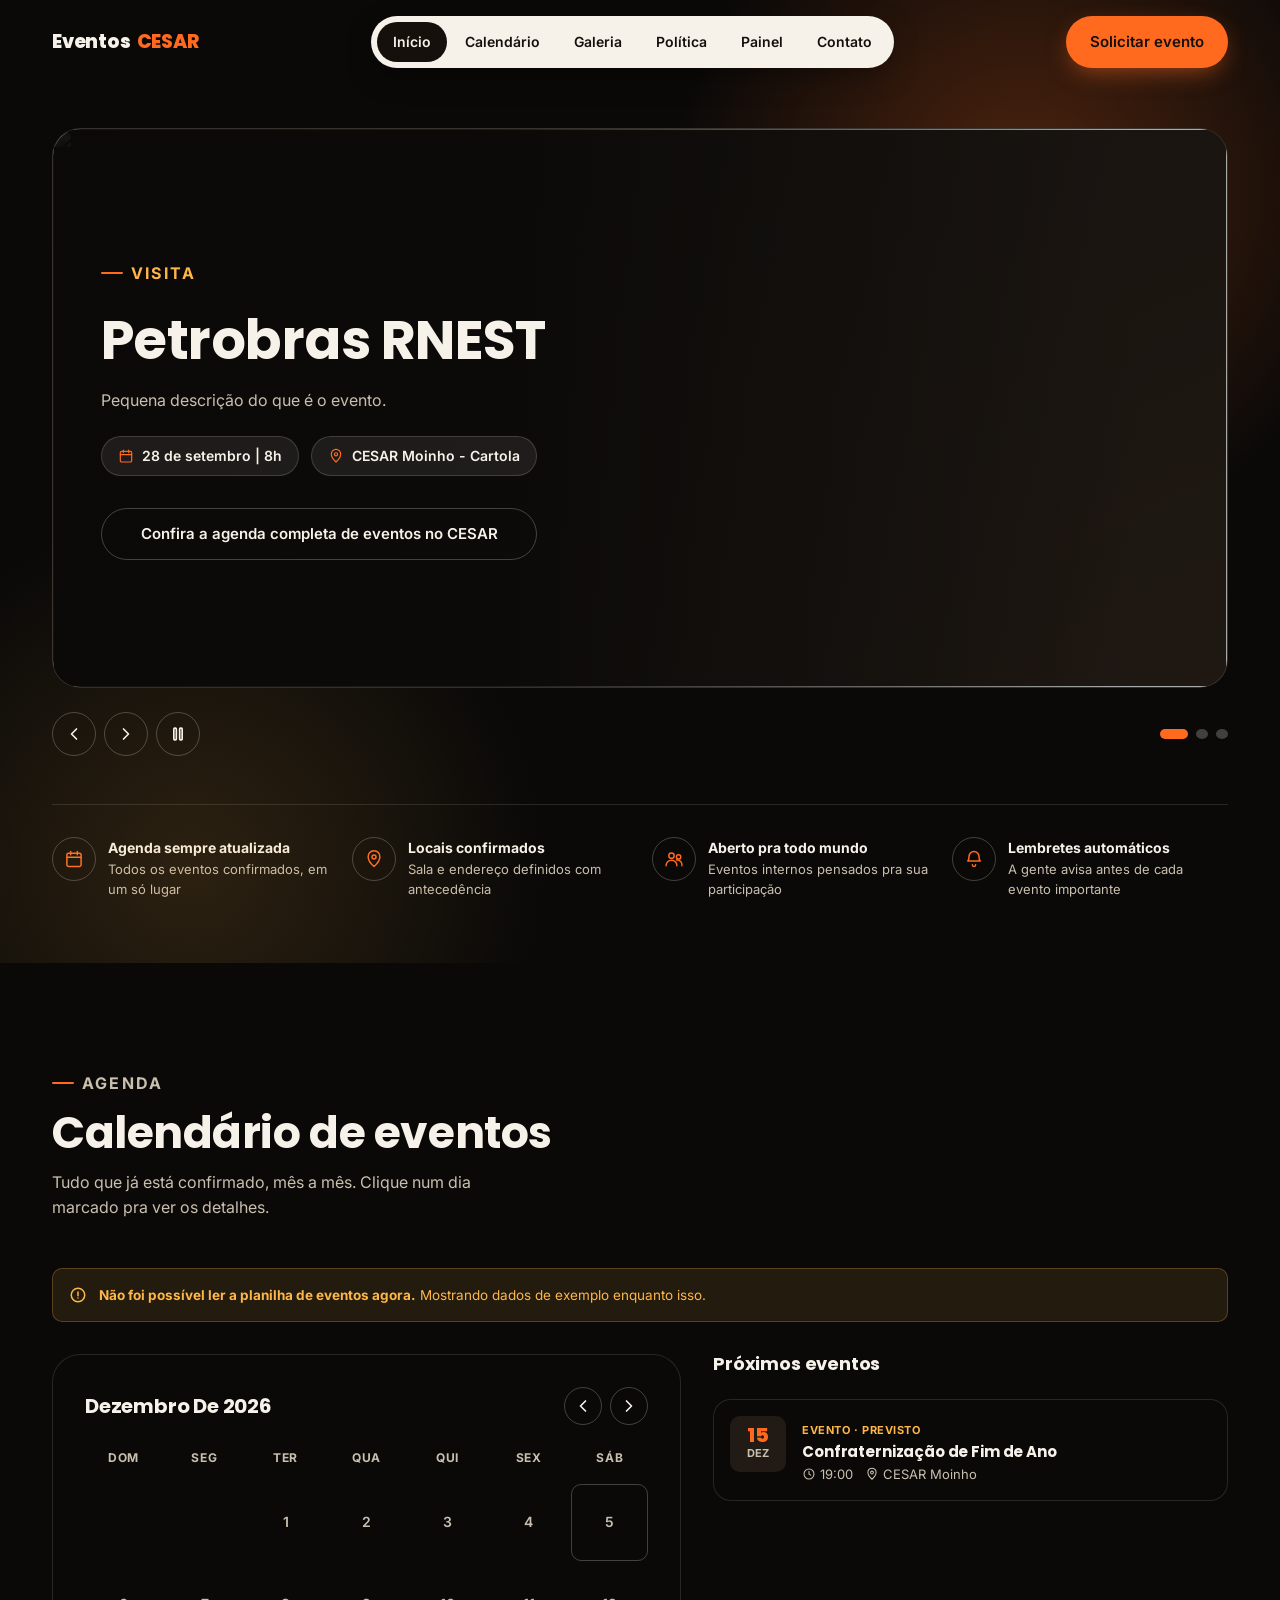
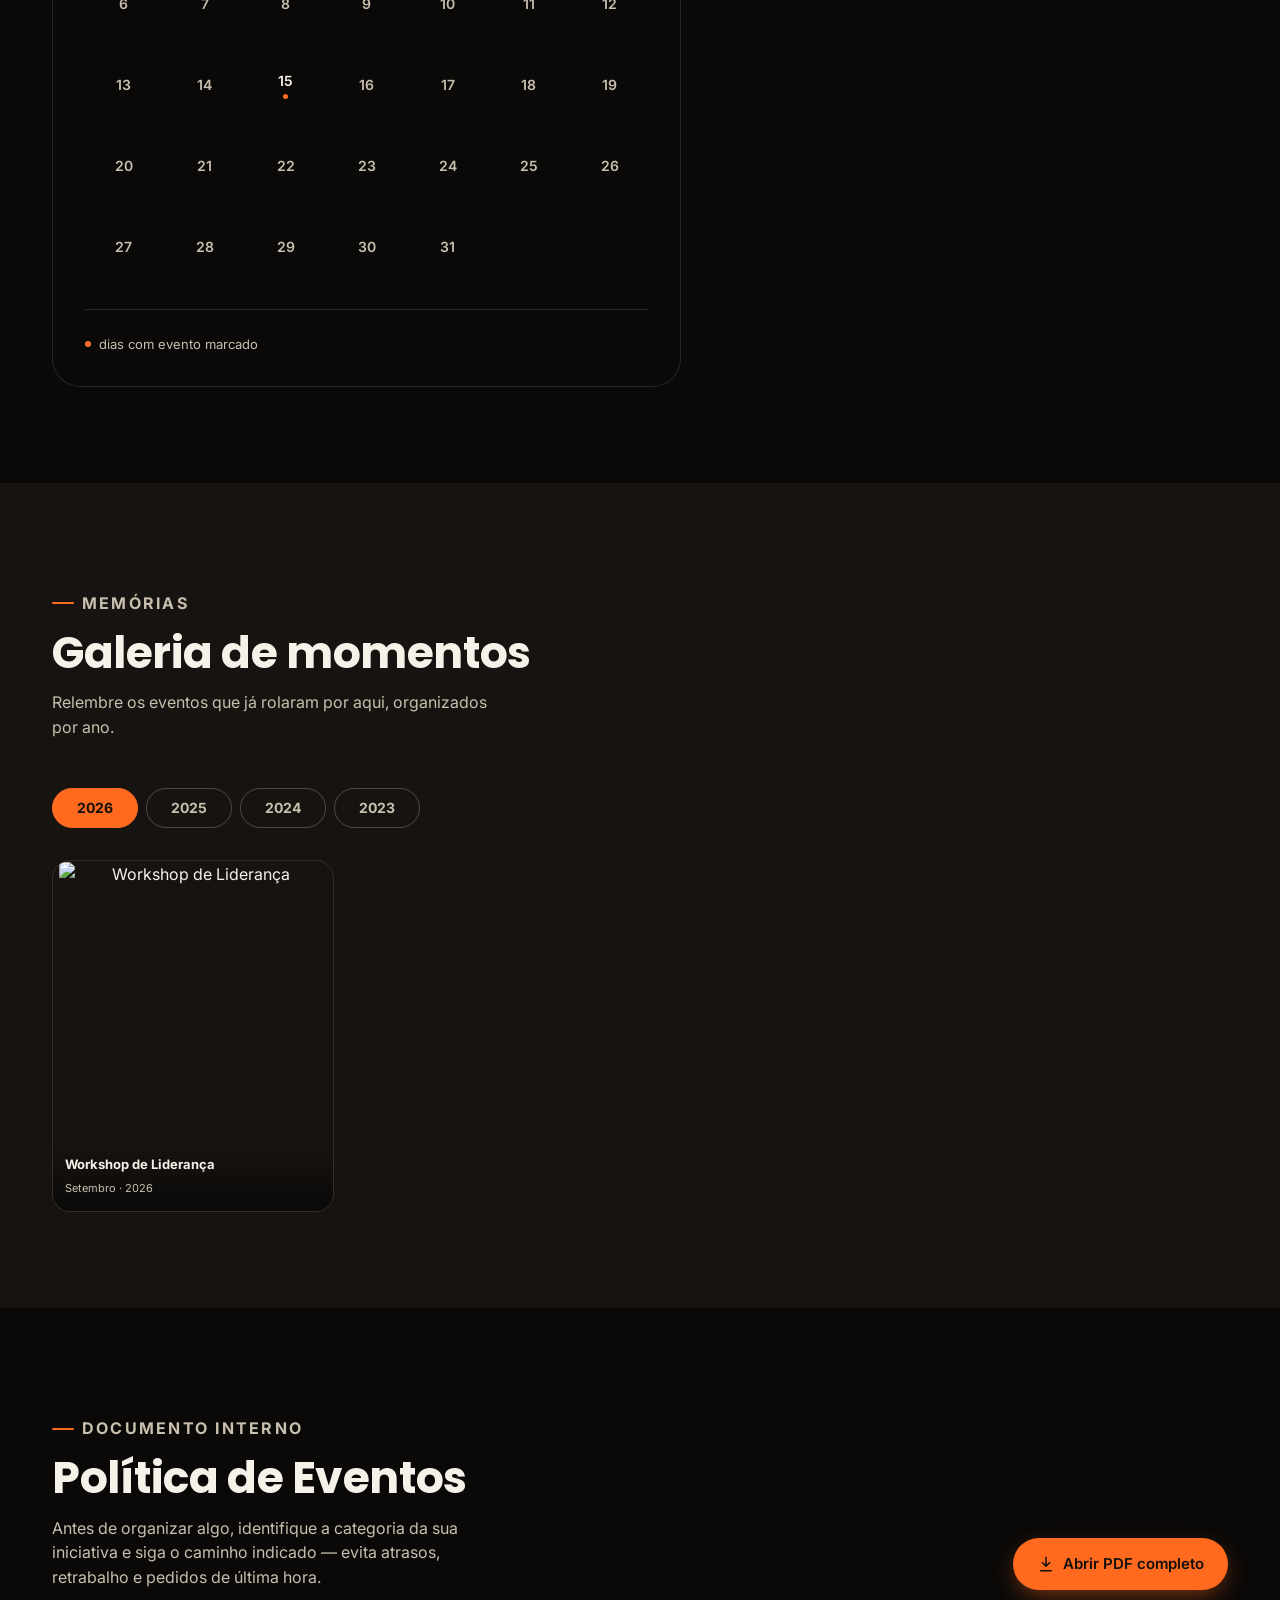
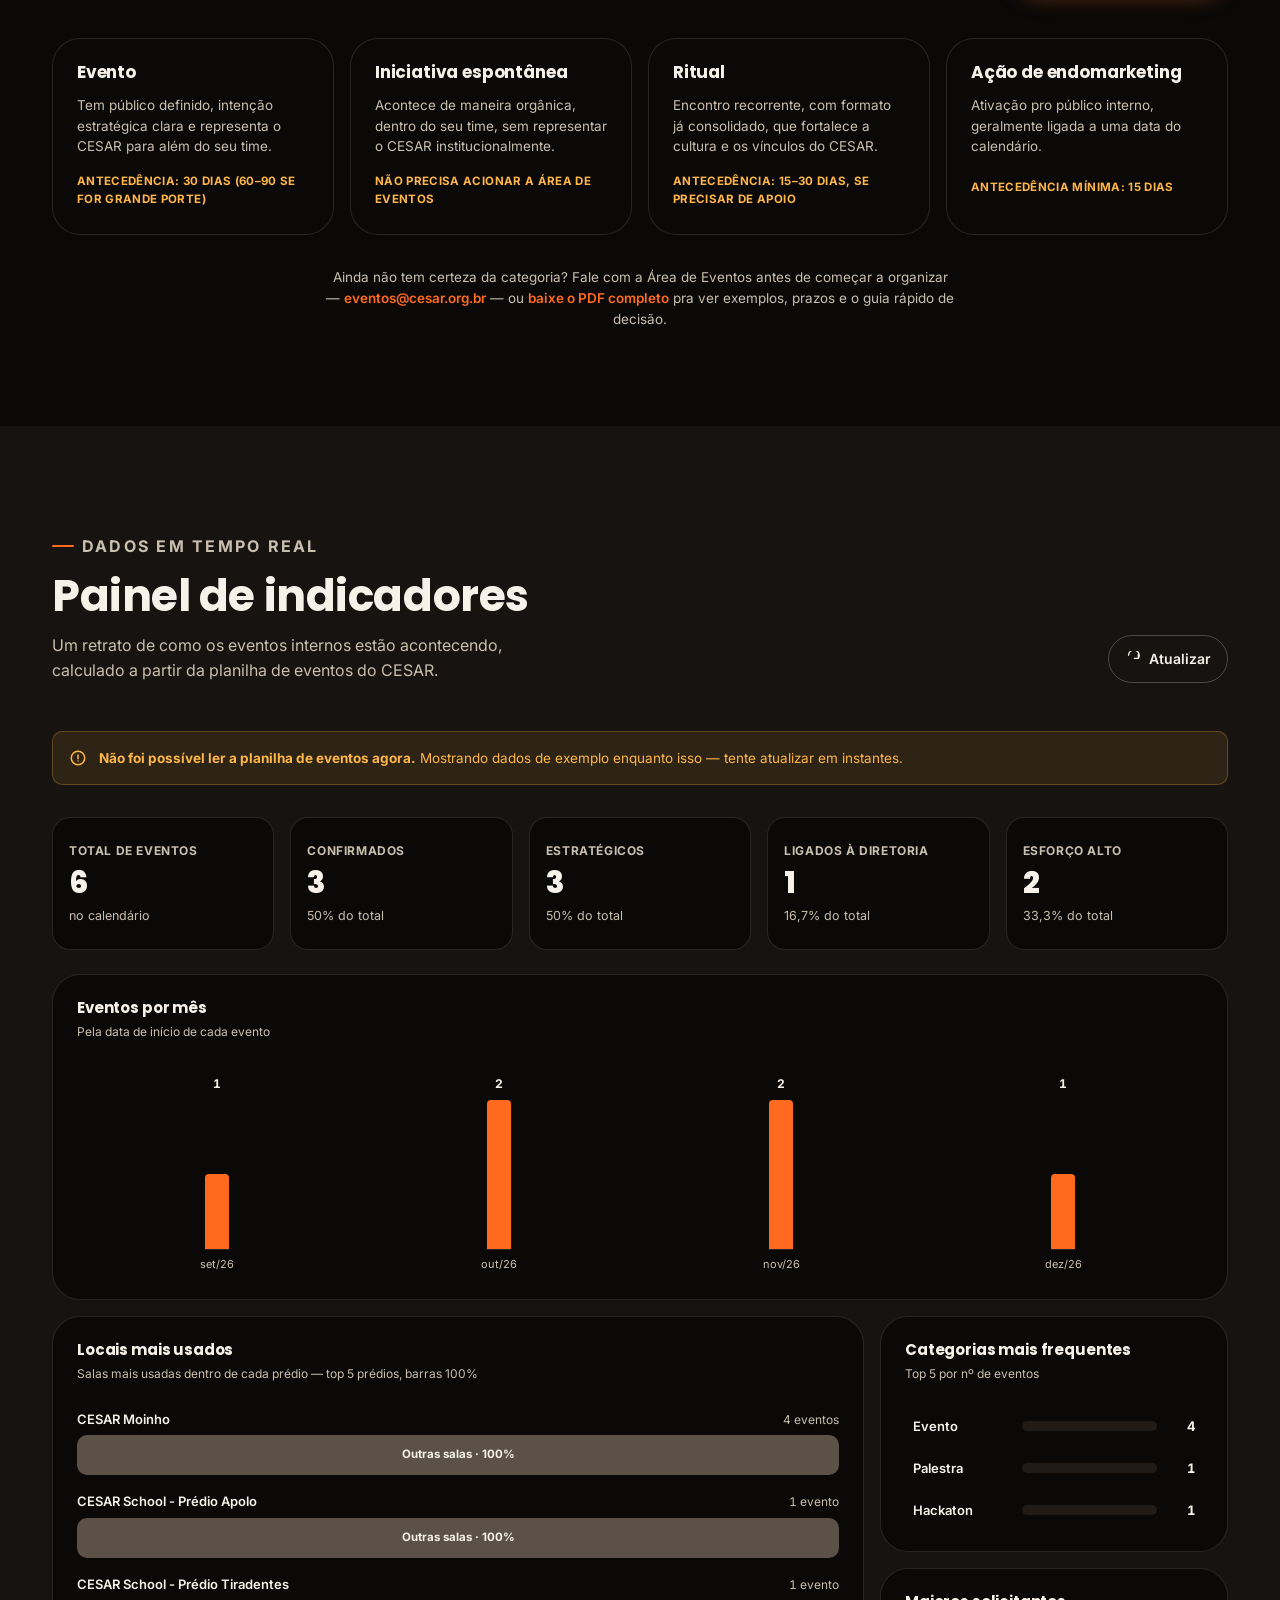
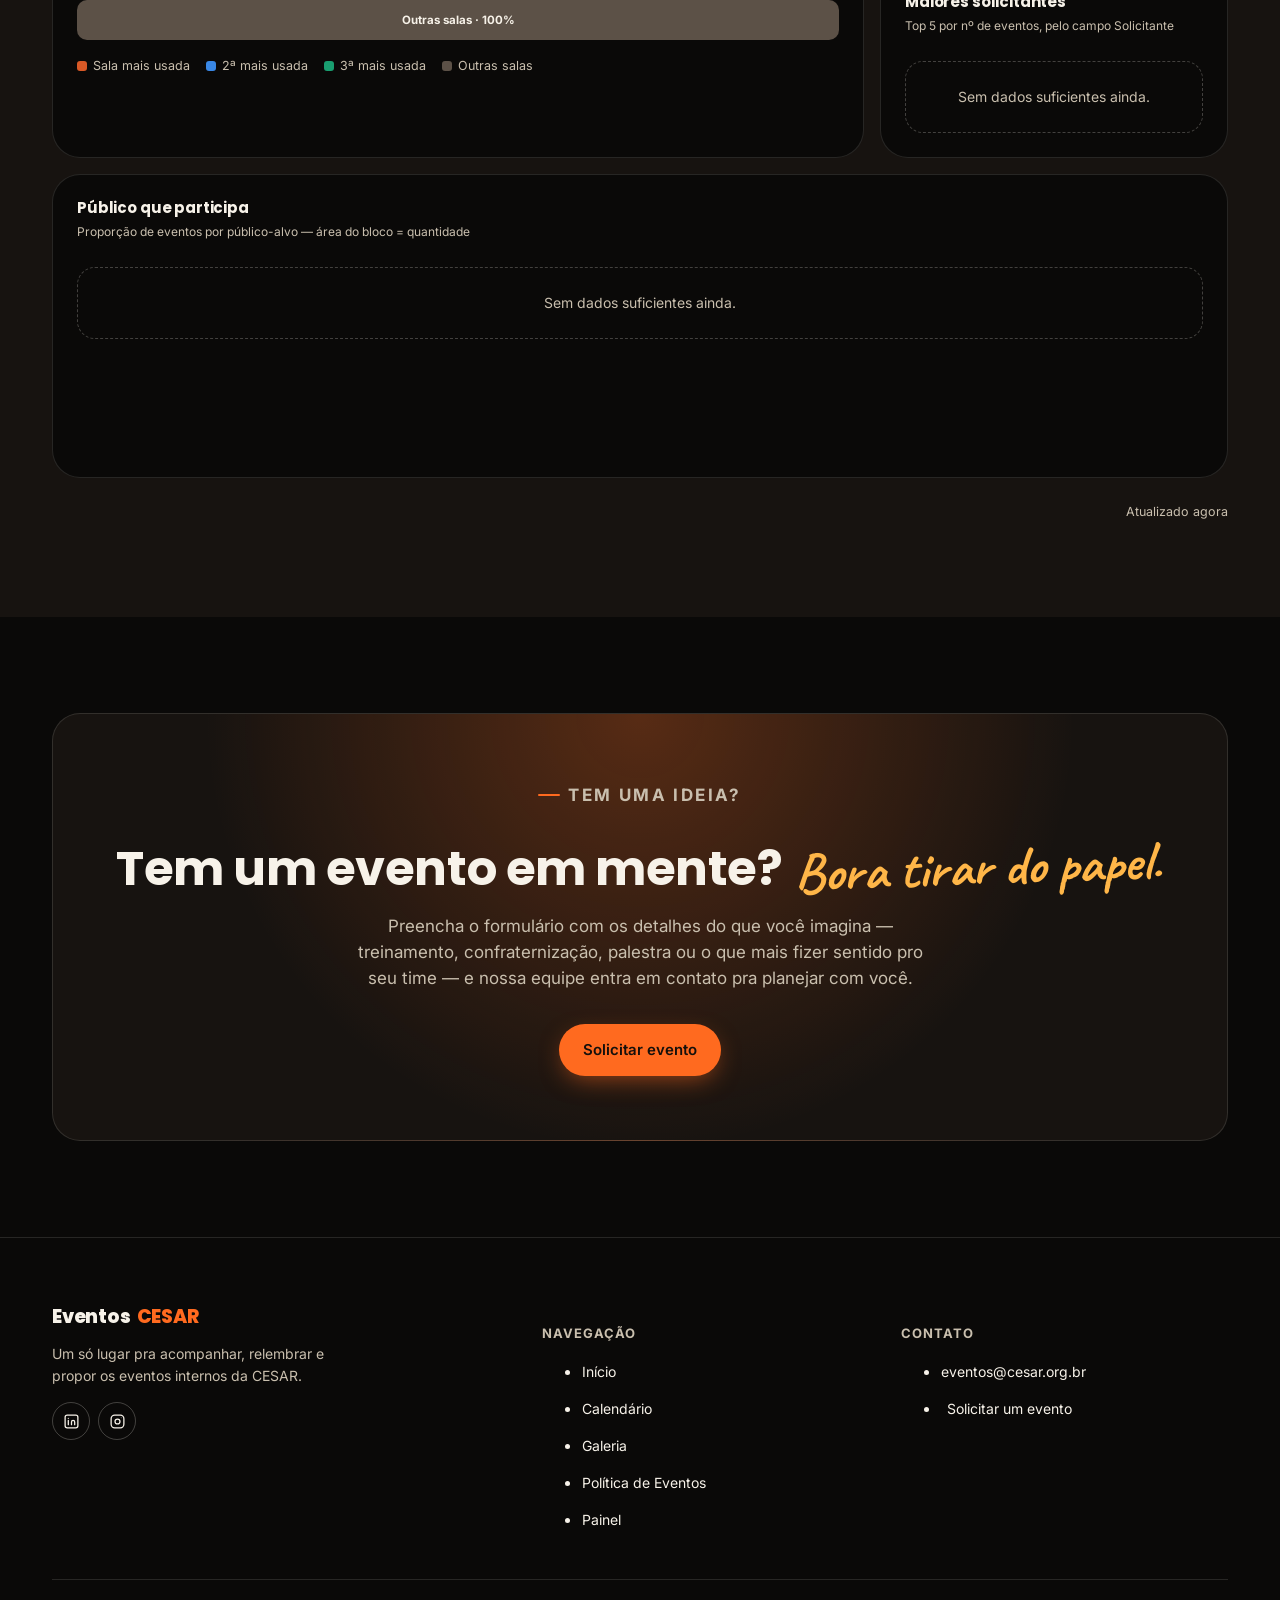
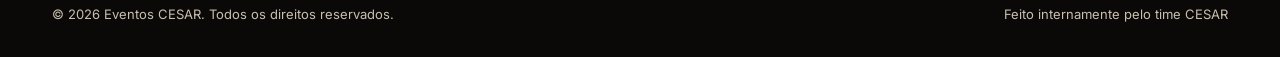
==== commit 30c55fe4: "Update index.html Ajuste do banner do Game Day." ====
--- a/index.html
+++ b/index.html
@@ -73,75 +73,6 @@
         <div class="carousel-track">
 
           <article class="slide">
-            <img class="slide-bg" src="https://img.mailinblue.com/8183049/images/content_library/original/6aac90b38255a49ca9fe19f7.png" alt="" loading="lazy">
-            <div class="slide-scrim" aria-hidden="true"></div>
-            <div class="slide-copy">
-              <p class="eyebrow">Treinamento</p>
-              <h2>Guardião Cibernético. <span class="script">Cibersegurança</span></h2>
-              <p>O CESAR recebe o maior treinamento de defesa cibernética do Hemisfério Sul! Organizado pelo Exército Brasileiro.</p>
-              <div class="slide-meta">
-                <span class="meta-chip">
-                  <svg viewBox="0 0 24 24" fill="none" stroke="currentColor" stroke-width="1.8" stroke-linecap="round" stroke-linejoin="round"><rect x="3.5" y="5" width="17" height="16" rx="2"/><path d="M8 3v4M16 3v4M3.5 10h17"/></svg>
-                  21 a 25 de setembro | 8h
-                </span>
-                <span class="meta-chip">
-                  <svg viewBox="0 0 24 24" fill="none" stroke="currentColor" stroke-width="1.8" stroke-linecap="round" stroke-linejoin="round"><path d="M12 21s-7-6.2-7-11.5A7 7 0 0112 2a7 7 0 017 7.5C19 14.8 12 21 12 21z"/><circle cx="12" cy="9.5" r="2.4"/></svg>
-                  CESAR Moinho - Open Space
-                </span>
-              </div>
-              <div class="slide-actions">
-                <a class="btn btn-ghost btn-block" href="#calendario">Confira a agenda completa de eventos no CESAR</a>
-              </div>
-            </div>
-          </article>
-
-          <article class="slide">
-            <img class="slide-bg" src="https://img.mailinblue.com/8183049/images/content_library/original/6aad45be39eb9ec809e7f782.png" alt="" loading="lazy">
-            <div class="slide-scrim" aria-hidden="true"></div>
-            <div class="slide-copy">
-              <p class="eyebrow">Seminário</p>
-              <h2>Innovation Journey <span class="script">TCU</span></h2>
-              <p>Pequena descrição do que é o evento.</p>
-              <div class="slide-meta">
-                <span class="meta-chip">
-                  <svg viewBox="0 0 24 24" fill="none" stroke="currentColor" stroke-width="1.8" stroke-linecap="round" stroke-linejoin="round"><rect x="3.5" y="5" width="17" height="16" rx="2"/><path d="M8 3v4M16 3v4M3.5 10h17"/></svg>
-                  21 de setembro | 8h
-                </span>
-                <span class="meta-chip">
-                  <svg viewBox="0 0 24 24" fill="none" stroke="currentColor" stroke-width="1.8" stroke-linecap="round" stroke-linejoin="round"><path d="M12 21s-7-6.2-7-11.5A7 7 0 0112 2a7 7 0 017 7.5C19 14.8 12 21 12 21z"/><circle cx="12" cy="9.5" r="2.4"/></svg>
-                  CESAR School - Prédio Brum - Sala 203
-                </span>
-              </div>
-              <div class="slide-actions">
-                <a class="btn btn-ghost btn-block" href="#calendario">Confira a agenda completa de eventos no CESAR</a>
-              </div>
-            </div>
-          </article>
-
-          <article class="slide">
-            <img class="slide-bg" src="https://img.mailinblue.com/8183049/images/content_library/original/6aad45be39eb9ec809e7f782.png" alt="" loading="lazy">
-            <div class="slide-scrim" aria-hidden="true"></div>
-            <div class="slide-copy">
-              <p class="eyebrow">Seminário</p>
-              <h2>Innovation Journey <span class="script">TCU</span></h2>
-              <p>Pequena descrição do que é o evento.</p>
-              <div class="slide-meta">
-                <span class="meta-chip">
-                  <svg viewBox="0 0 24 24" fill="none" stroke="currentColor" stroke-width="1.8" stroke-linecap="round" stroke-linejoin="round"><rect x="3.5" y="5" width="17" height="16" rx="2"/><path d="M8 3v4M16 3v4M3.5 10h17"/></svg>
-                  24 e 25 de setembro | 8h
-                </span>
-                <span class="meta-chip">
-                  <svg viewBox="0 0 24 24" fill="none" stroke="currentColor" stroke-width="1.8" stroke-linecap="round" stroke-linejoin="round"><path d="M12 21s-7-6.2-7-11.5A7 7 0 0112 2a7 7 0 017 7.5C19 14.8 12 21 12 21z"/><circle cx="12" cy="9.5" r="2.4"/></svg>
-                  CESAR Moinho - Sala Manguezal
-                </span>
-              </div>
-              <div class="slide-actions">
-                <a class="btn btn-ghost btn-block" href="#calendario">Confira a agenda completa de eventos no CESAR</a>
-              </div>
-            </div>
-          </article>
-
-          <article class="slide">
             <img class="slide-bg" src="https://img.mailinblue.com/8183049/images/content_library/original/6aad491ad84e8726718b9424.png" alt="" loading="lazy">
             <div class="slide-scrim" aria-hidden="true"></div>
             <div class="slide-copy">
@@ -186,6 +117,31 @@
               </div>
             </div>
           </article>
+
+
+          <article class="slide">
+            <img class="slide-bg" src="https://img.mailinblue.com/8183049/images/content_library/original/6abab215ed19425e80b9501d.png" alt="" loading="lazy">
+            <div class="slide-scrim" aria-hidden="true"></div>
+            <div class="slide-copy">
+              <p class="eyebrow">Entretenimento</p>
+              <h2>Game Day <span class="script">Mostre sua melhor jogada.</span></h2>
+              <p>Pausa na rotina para se conectar e curtir.</p>
+              <div class="slide-meta">
+                <span class="meta-chip">
+                  <svg viewBox="0 0 24 24" fill="none" stroke="currentColor" stroke-width="1.8" stroke-linecap="round" stroke-linejoin="round"><rect x="3.5" y="5" width="17" height="16" rx="2"/><path d="M8 3v4M16 3v4M3.5 10h17"/></svg>
+                  29 de setembro | 8h
+                </span>
+                <span class="meta-chip">
+                  <svg viewBox="0 0 24 24" fill="none" stroke="currentColor" stroke-width="1.8" stroke-linecap="round" stroke-linejoin="round"><path d="M12 21s-7-6.2-7-11.5A7 7 0 0112 2a7 7 0 017 7.5C19 14.8 12 21 12 21z"/><circle cx="12" cy="9.5" r="2.4"/></svg>
+                  CESAR Moinho - Área de Convivência
+                </span>
+              </div>
+              <div class="slide-actions">
+                <a class="btn btn-ghost btn-block" href="#calendario">Confira a agenda completa de eventos no CESAR</a>
+              </div>
+            </div>
+          </article>
+          
 
         </div>
       </div>
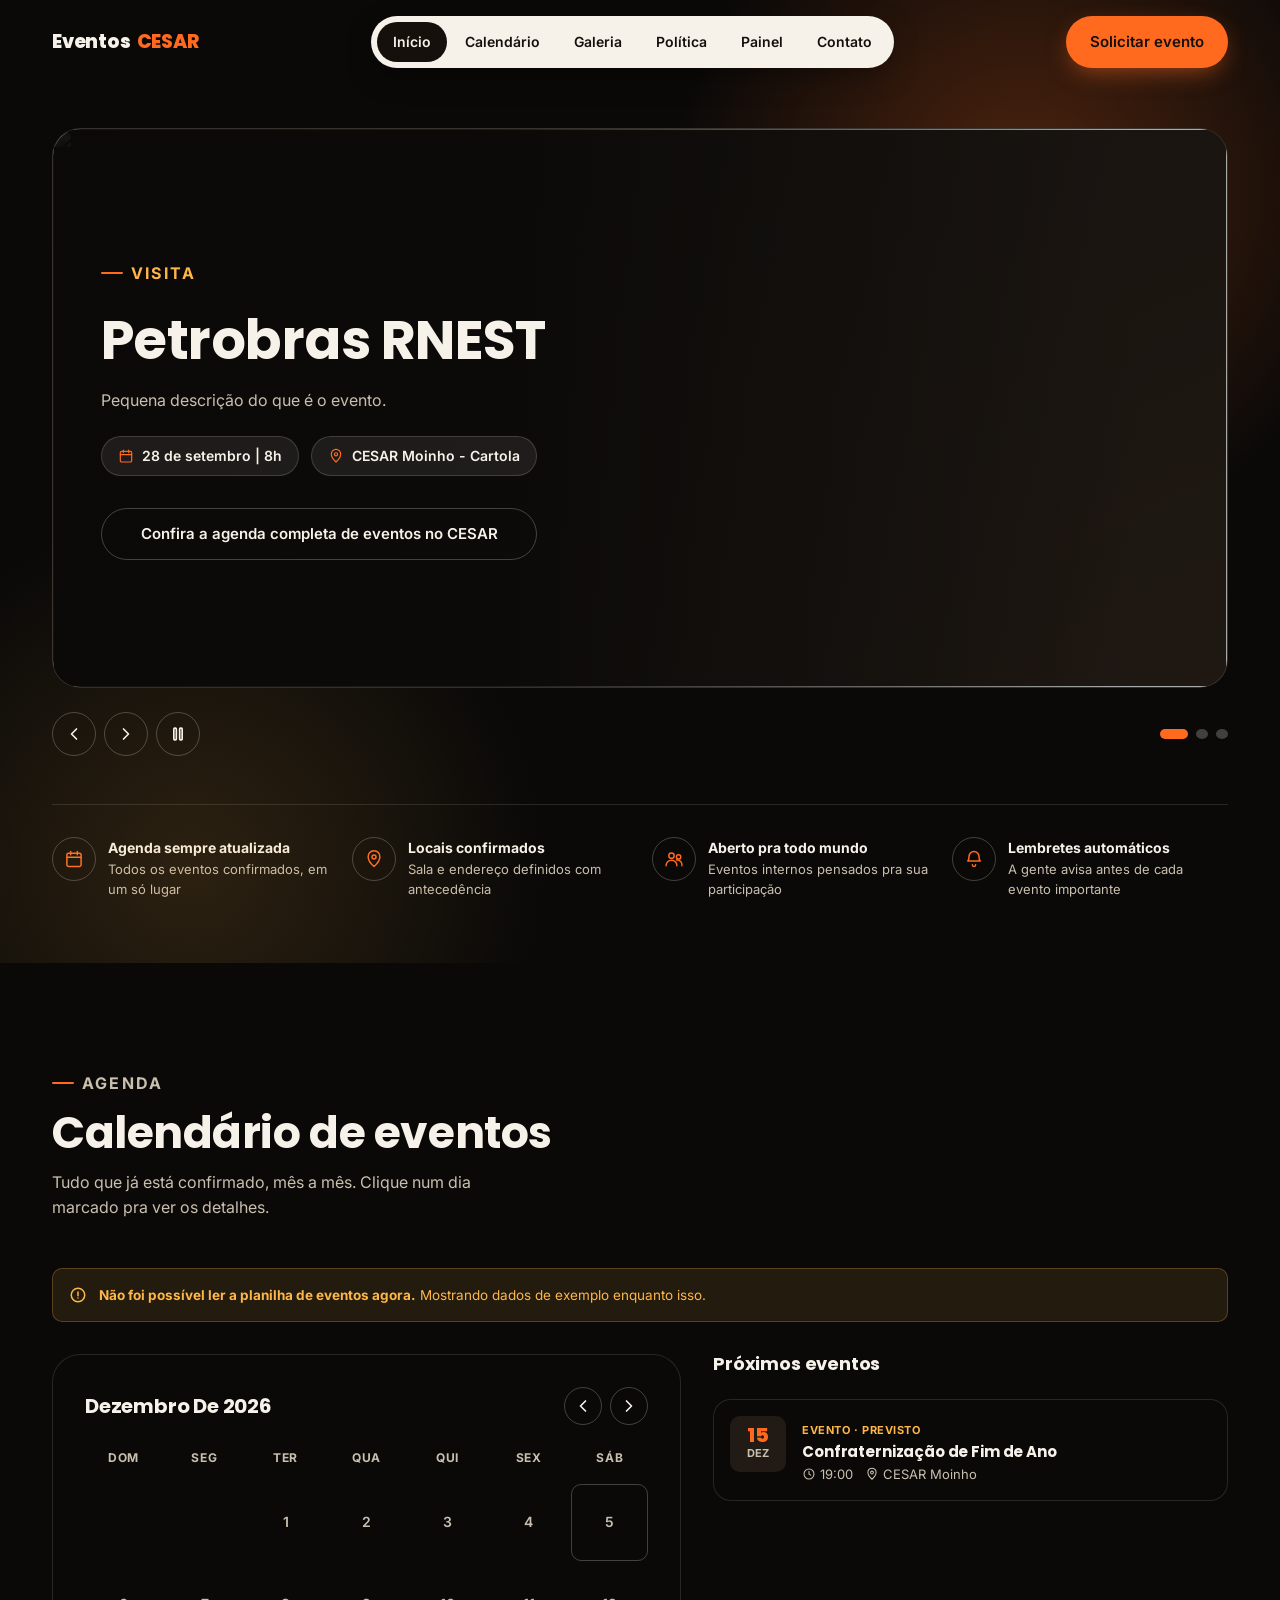
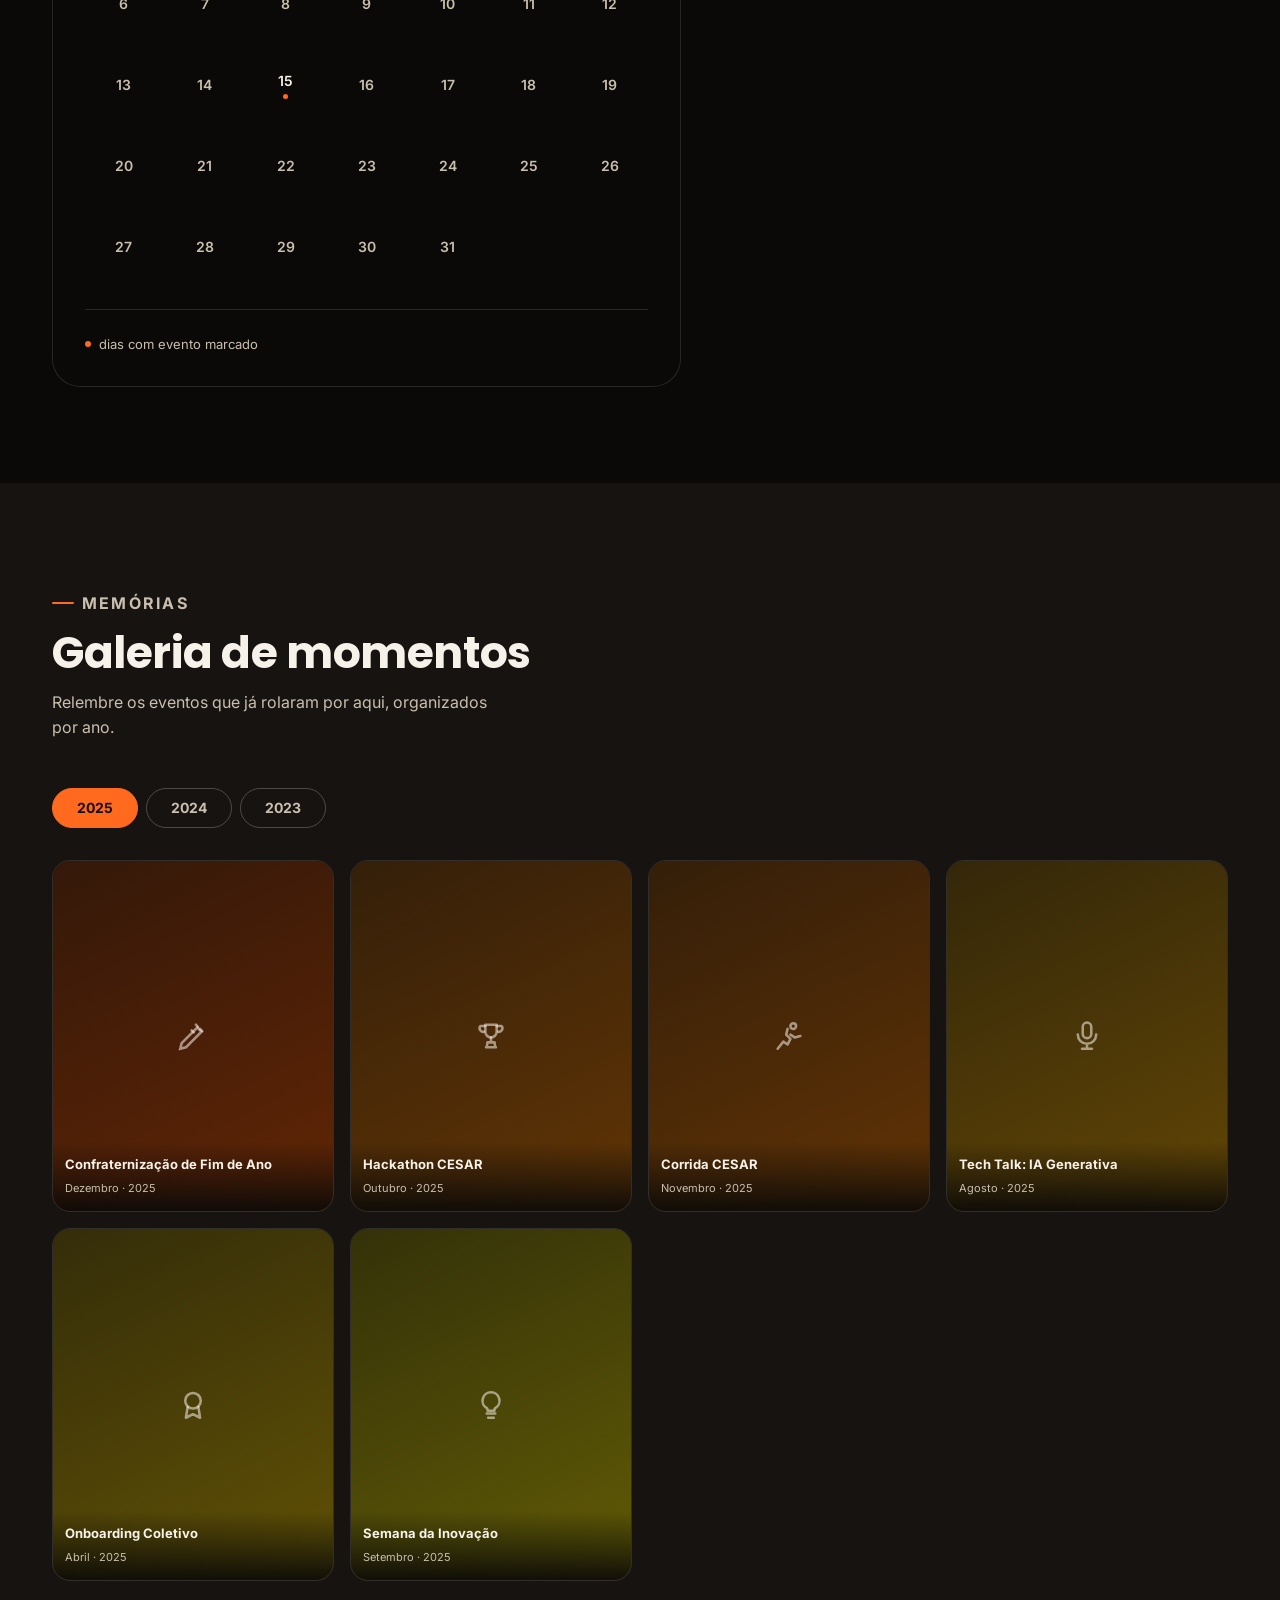
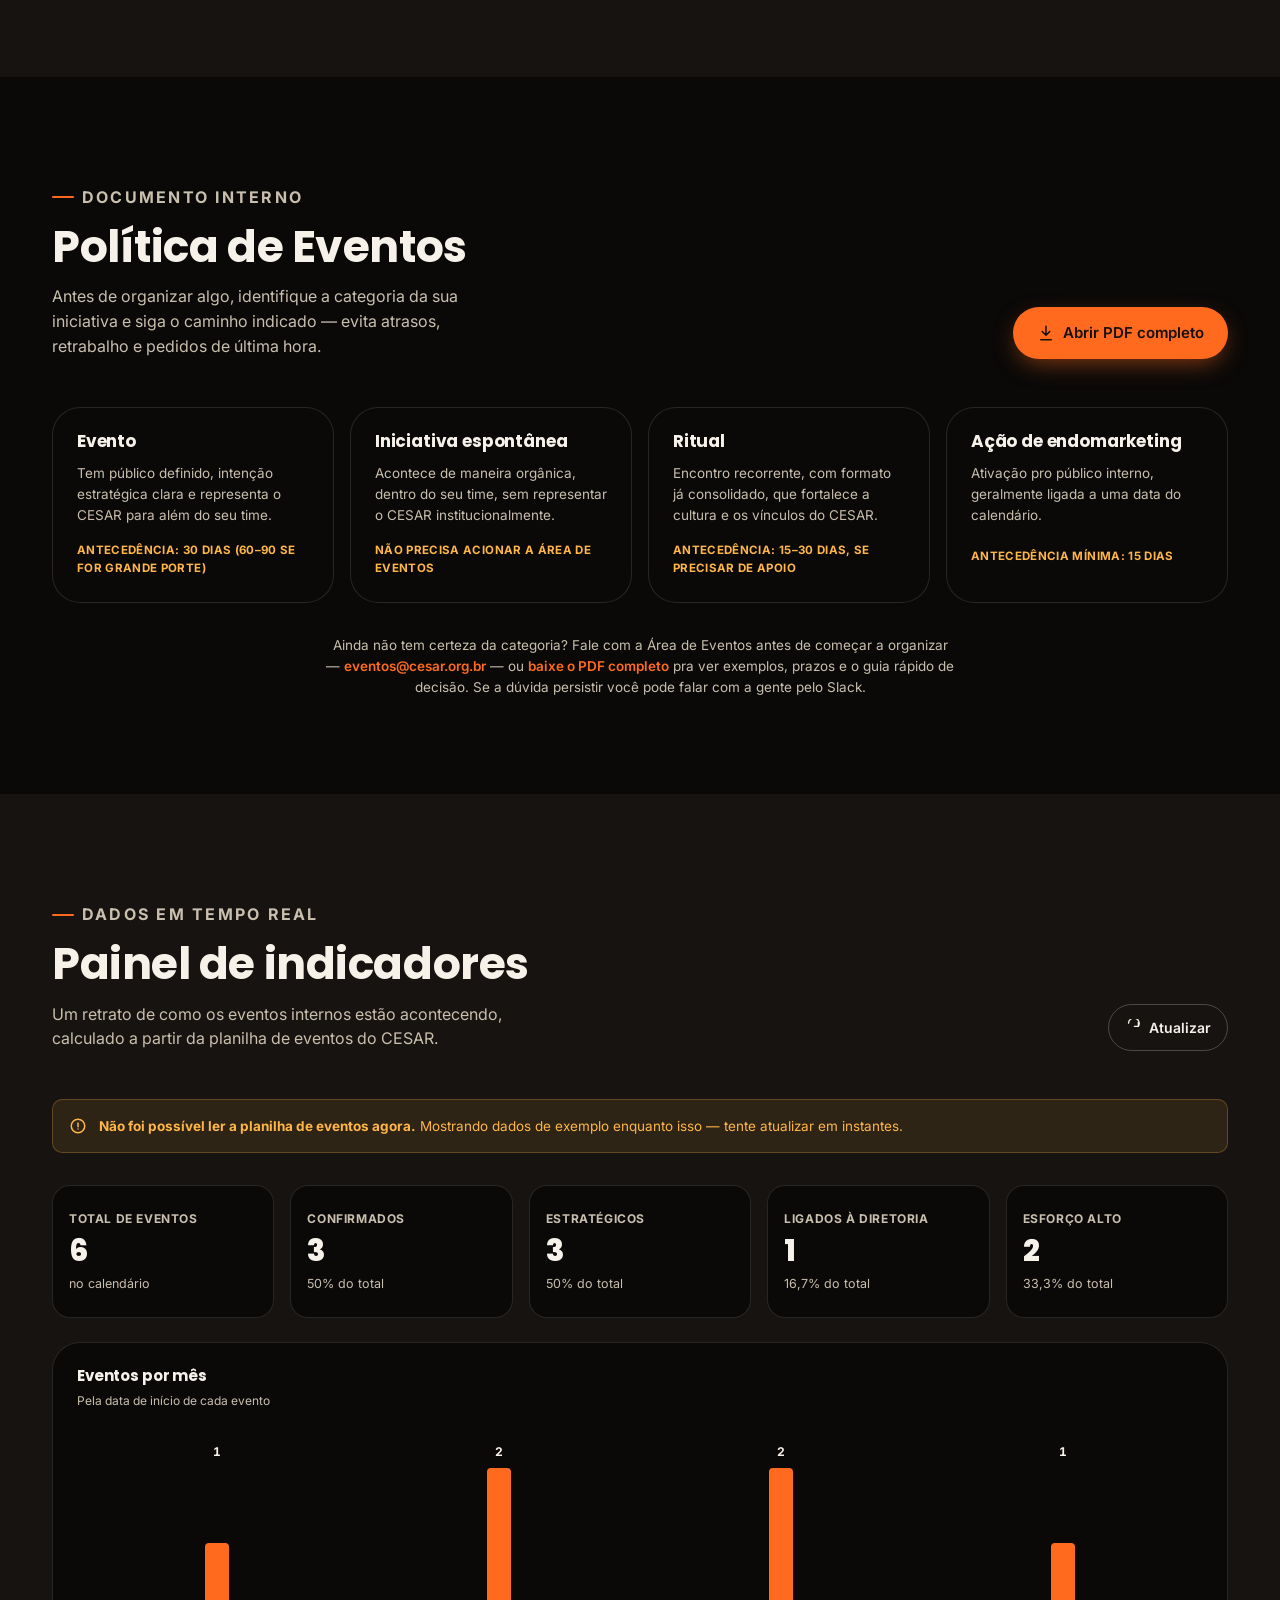
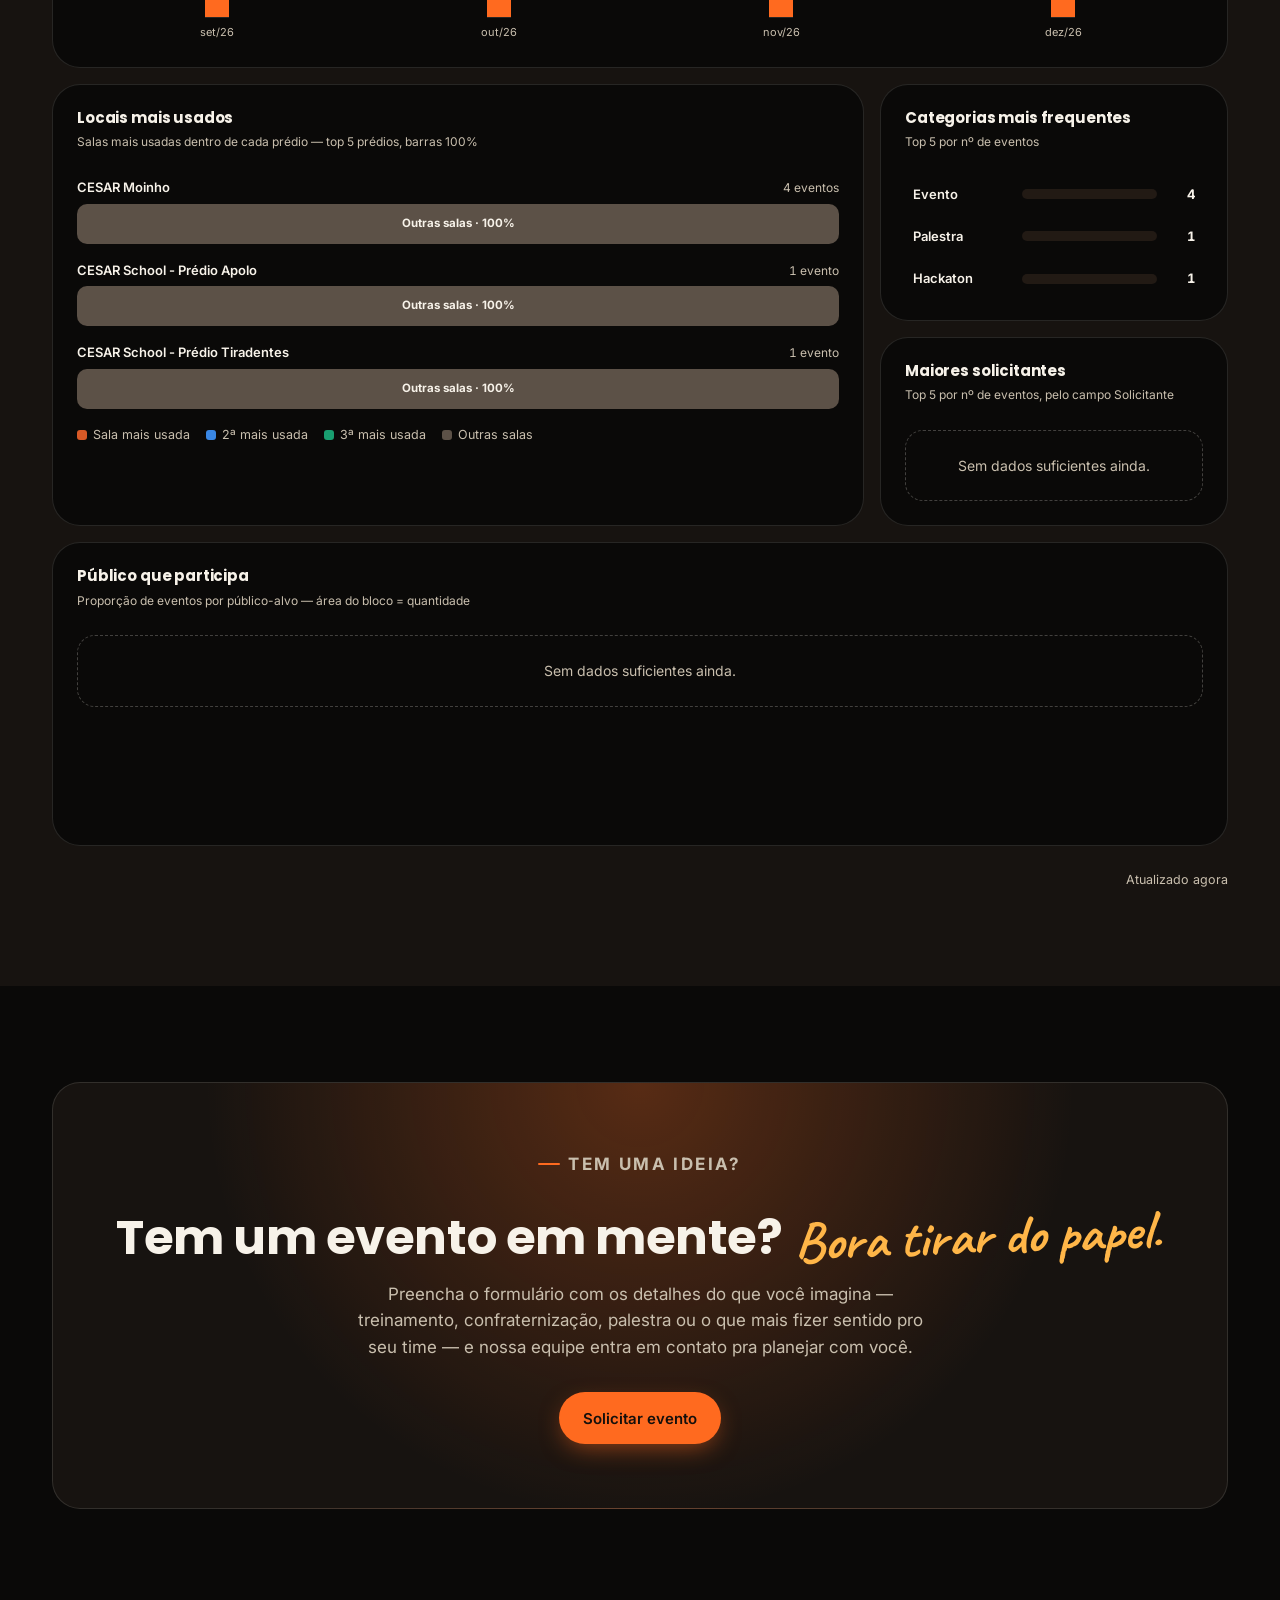
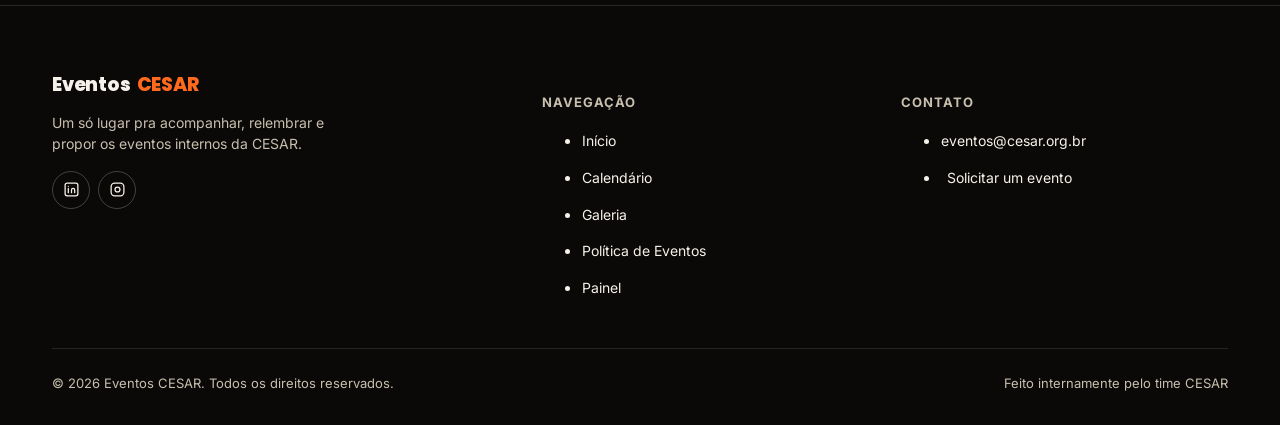
==== commit 77ca9bfb: "Update index.html Imagens do Slack" ====
--- a/index.html
+++ b/index.html
@@ -308,7 +308,7 @@
       </div>
     </div>
 
-    <p class="policy-footnote">Ainda não tem certeza da categoria? Fale com a Área de Eventos antes de começar a organizar — <a href="mailto:eventos@cesar.org.br">eventos@cesar.org.br</a> — ou <a href="documentos/Politica_Eventos_CESAR.pdf" target="_blank" rel="noopener">baixe o PDF completo</a> pra ver exemplos, prazos e o guia rápido de decisão.</p>
+    <p class="policy-footnote">Ainda não tem certeza da categoria? Fale com a Área de Eventos antes de começar a organizar — <a href="mailto:eventos@cesar.org.br">eventos@cesar.org.br</a> — ou <a href="documentos/Politica_Eventos_CESAR.pdf" target="_blank" rel="noopener">baixe o PDF completo</a> pra ver exemplos, prazos e o guia rápido de decisão. Se a dúvida persistir você pode falar com a gente pelo Slack.</p>
   </div>
 </section>
 
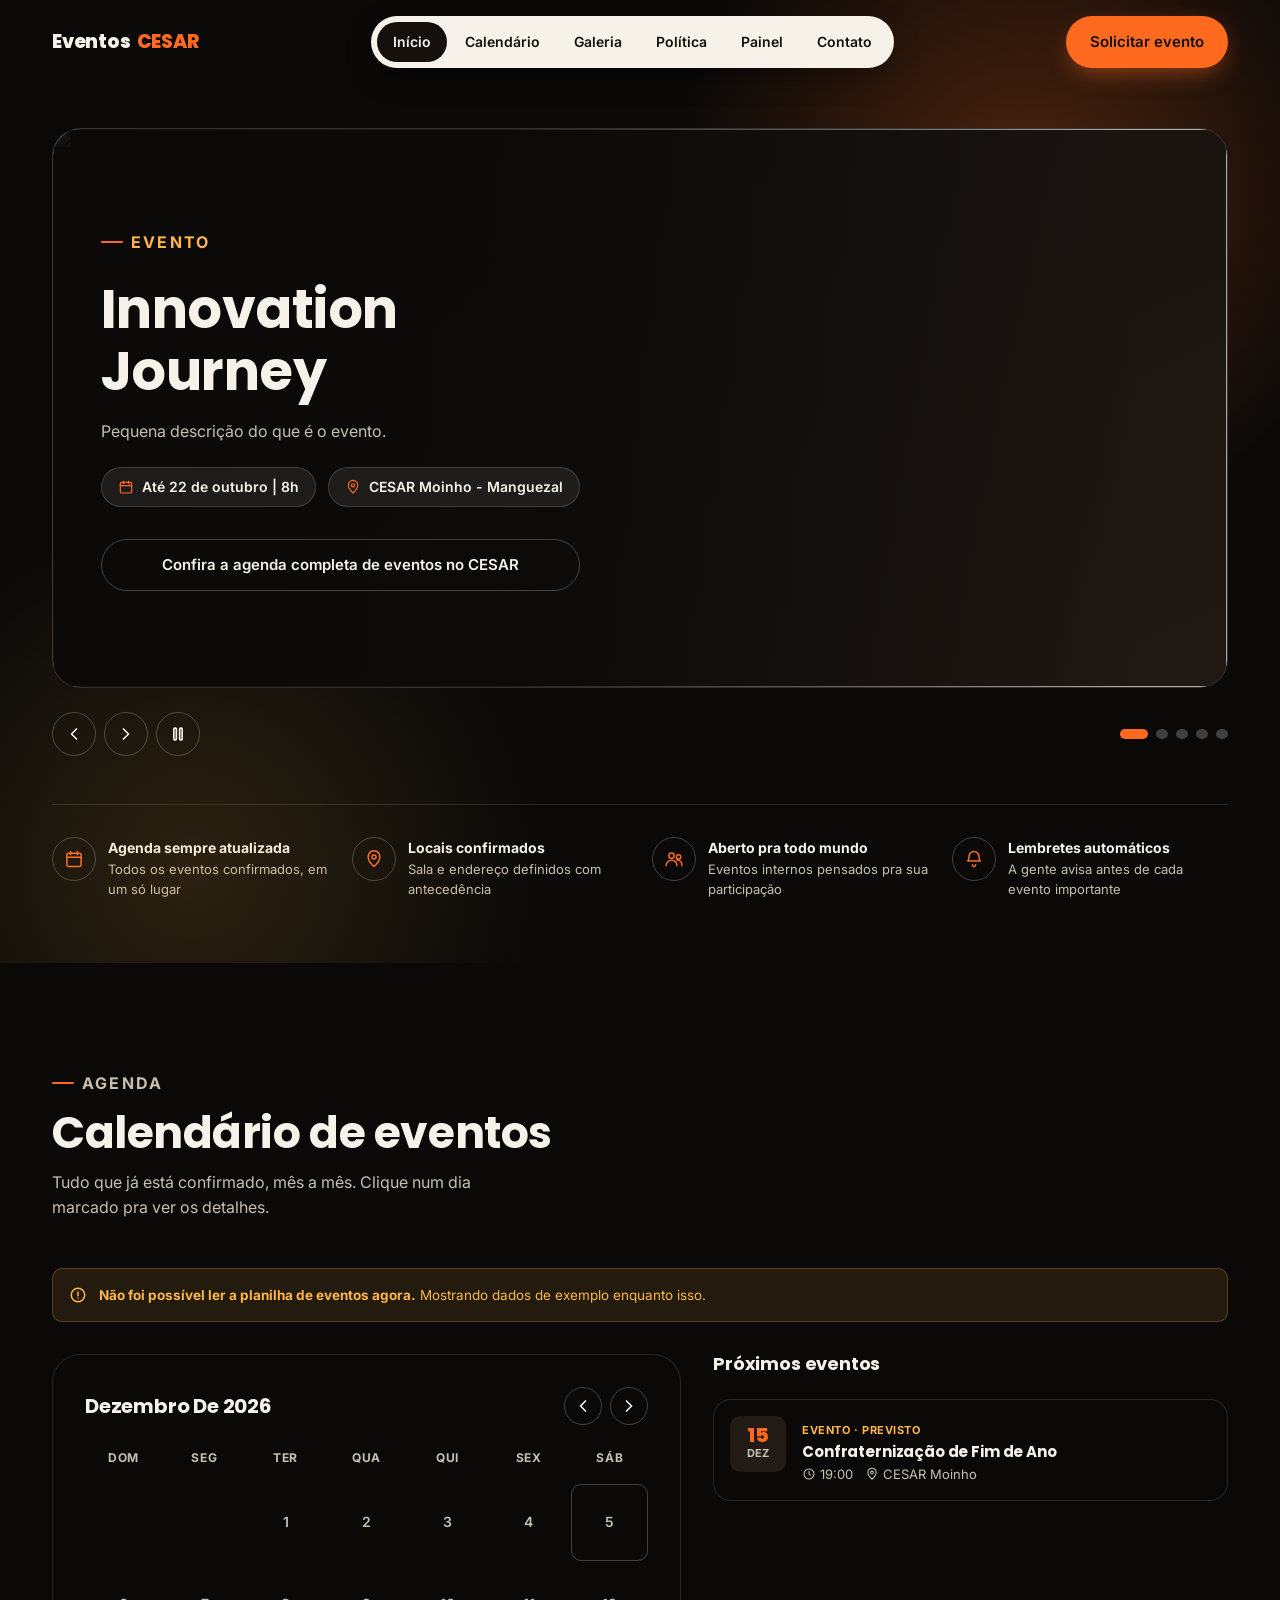
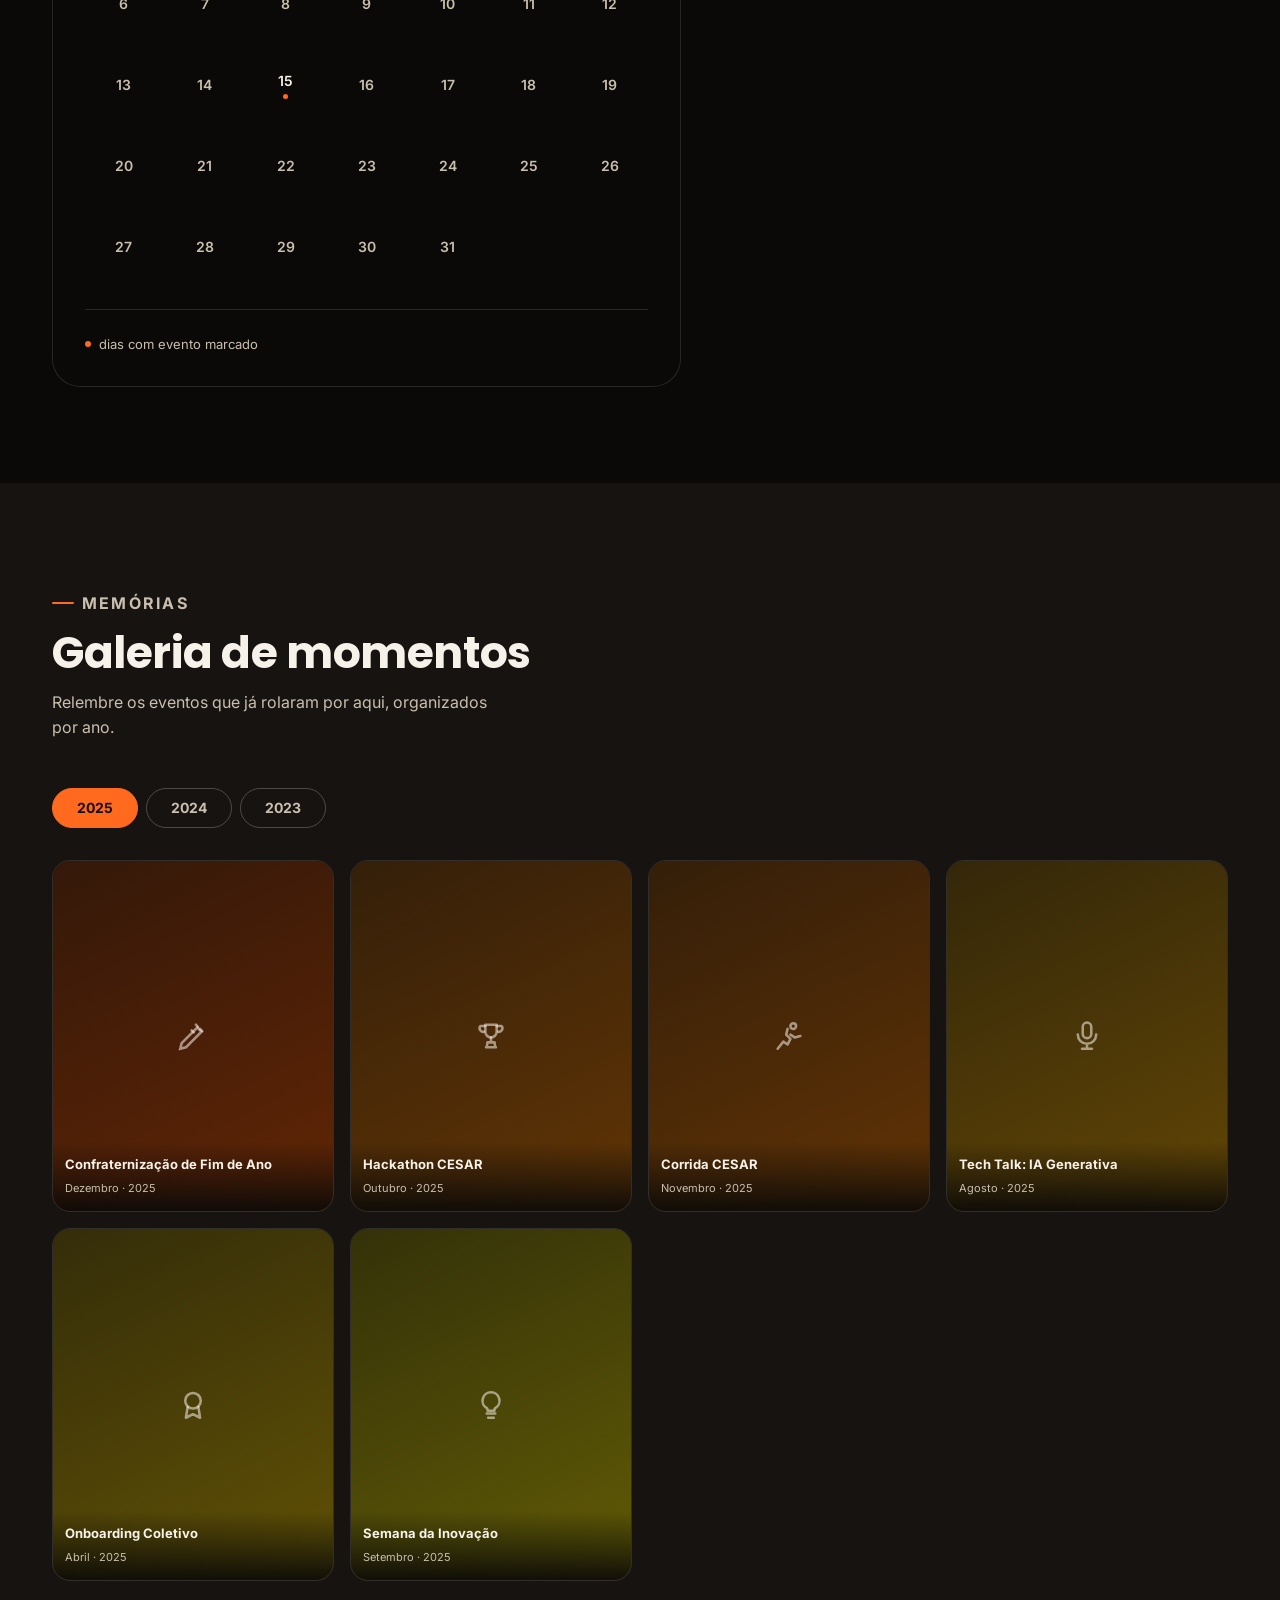
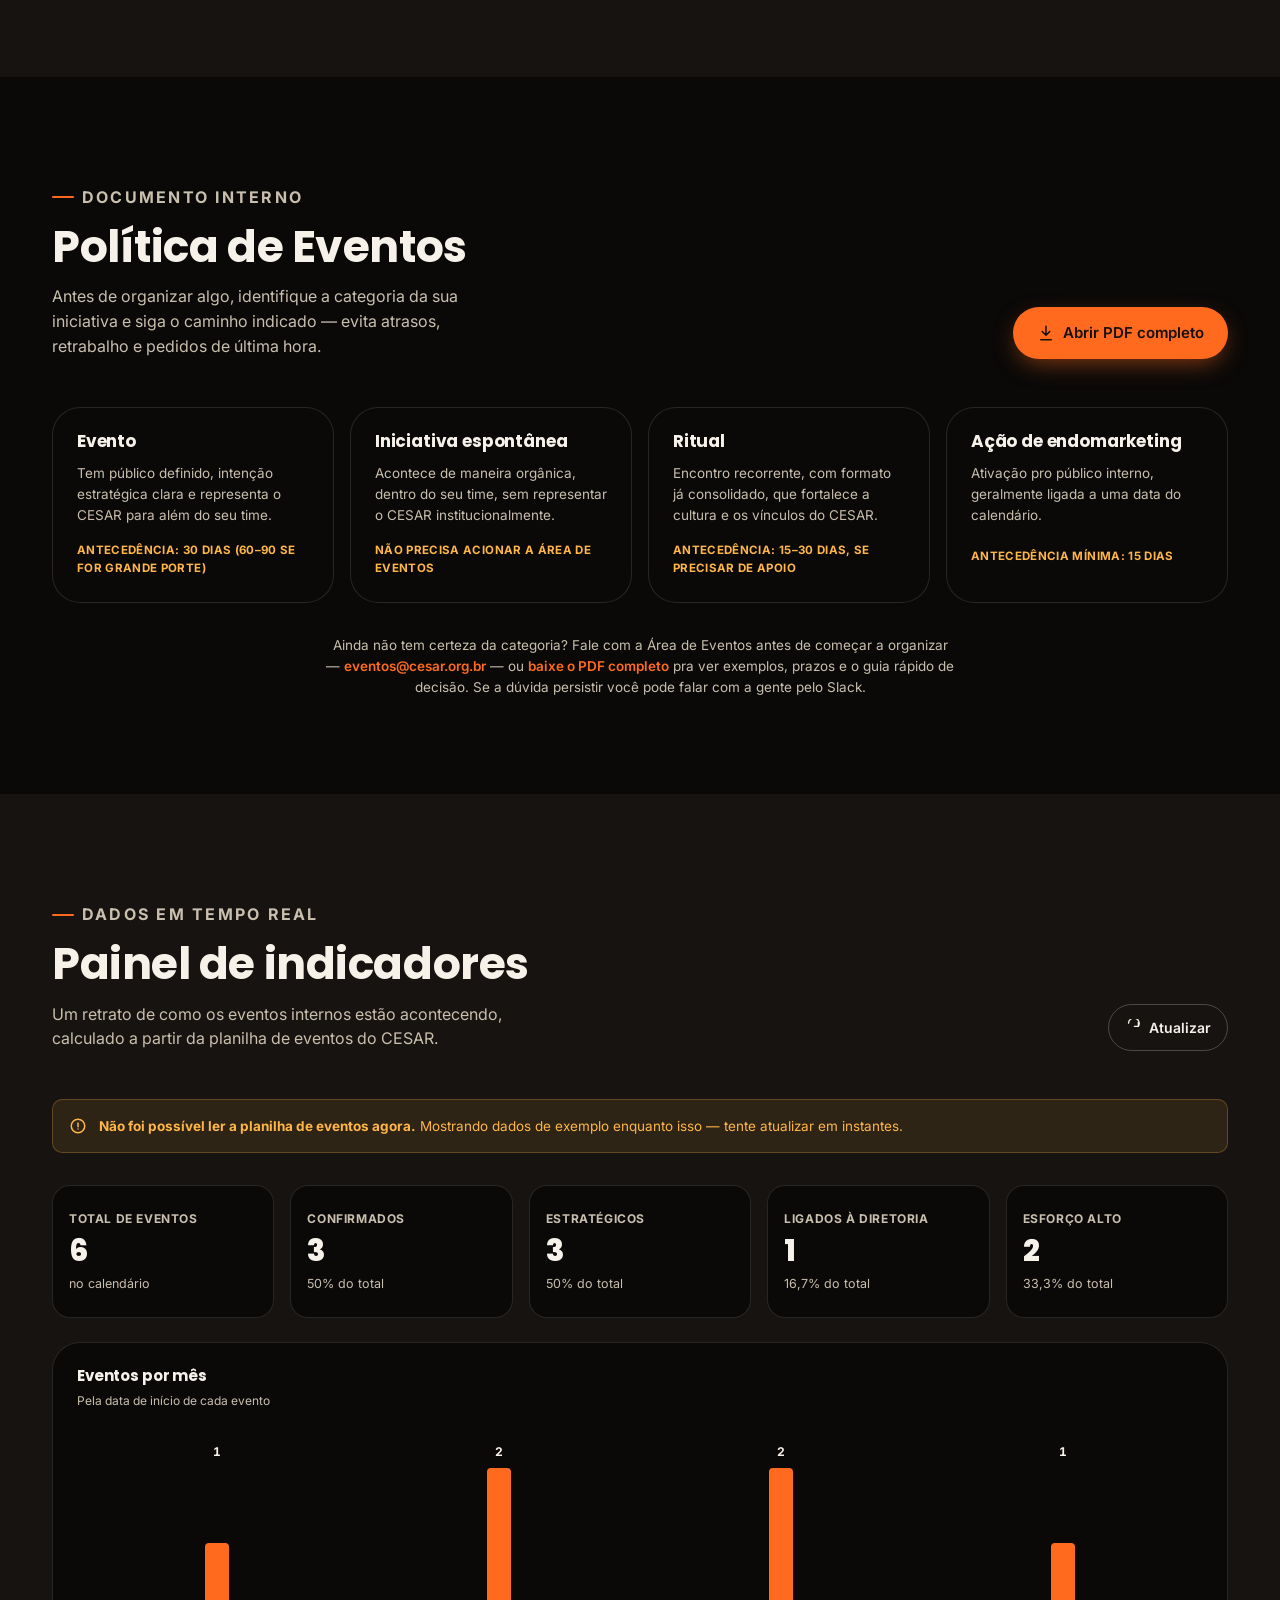
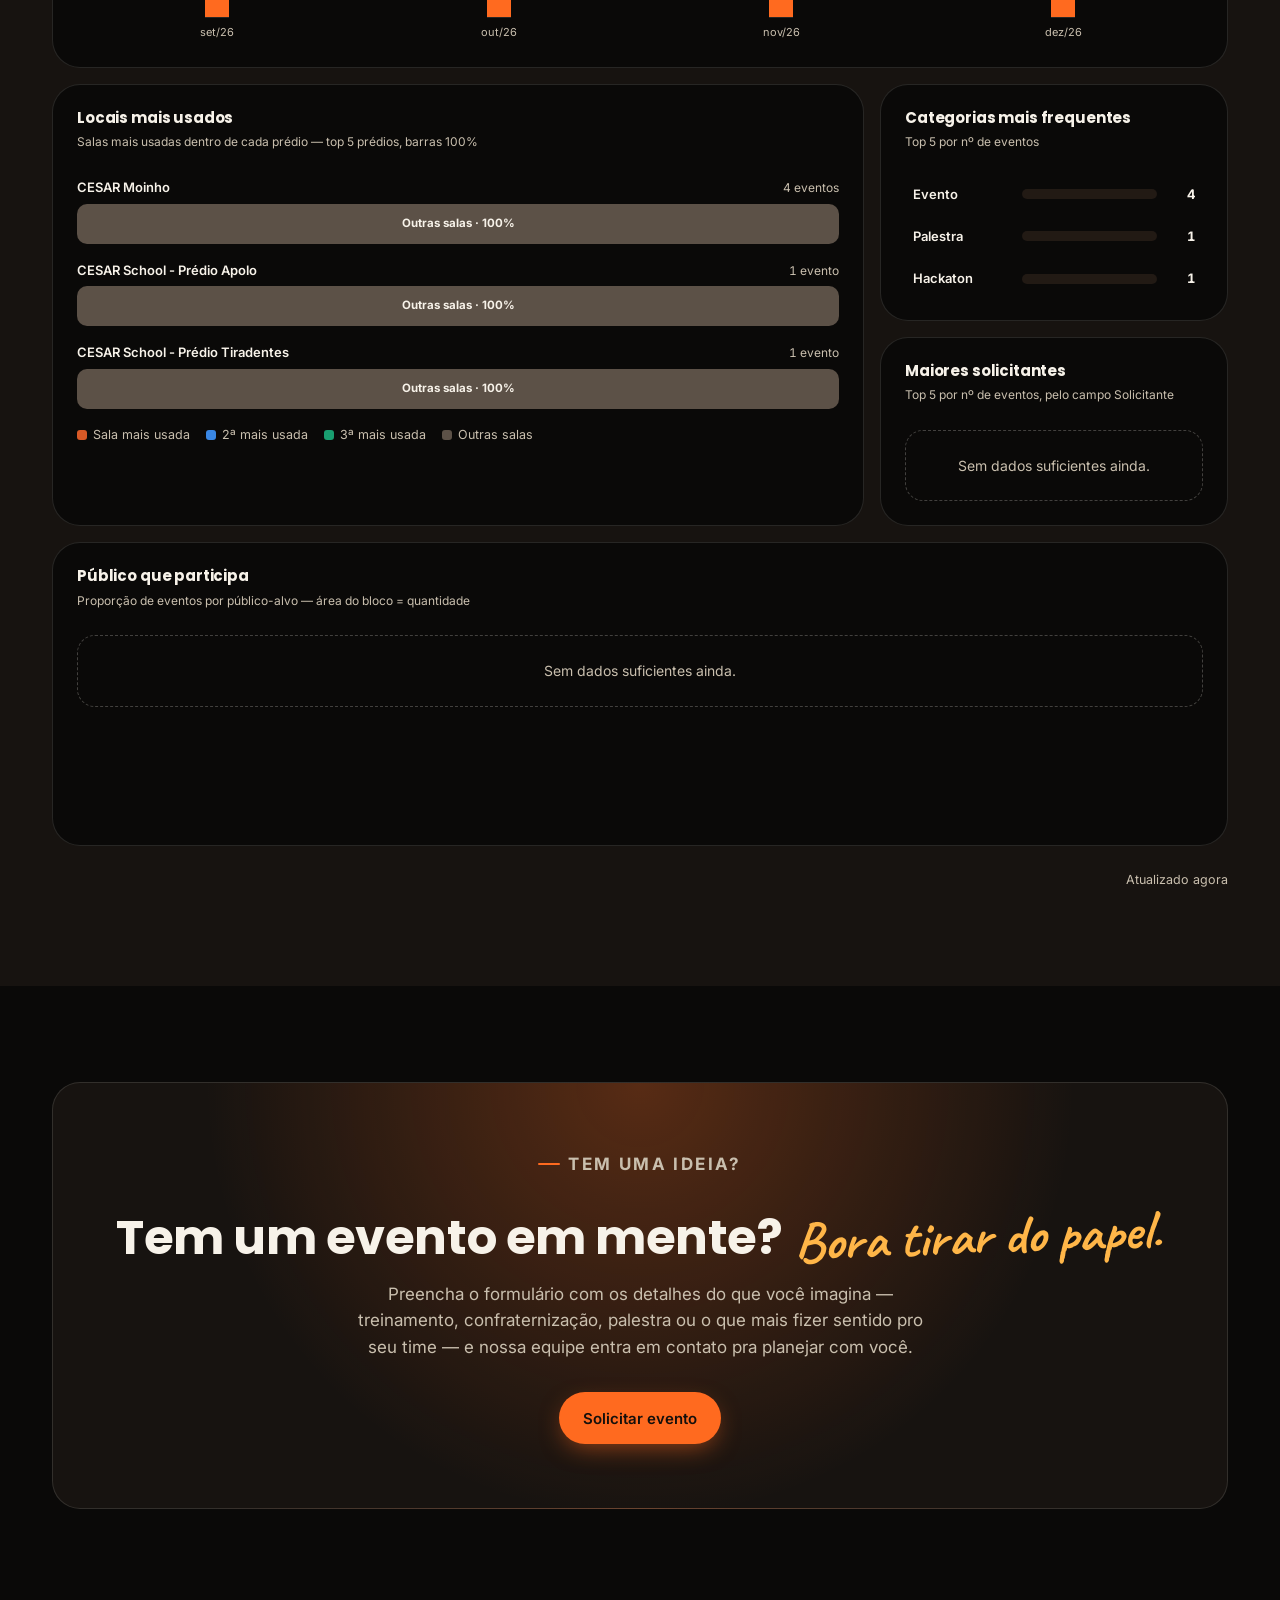
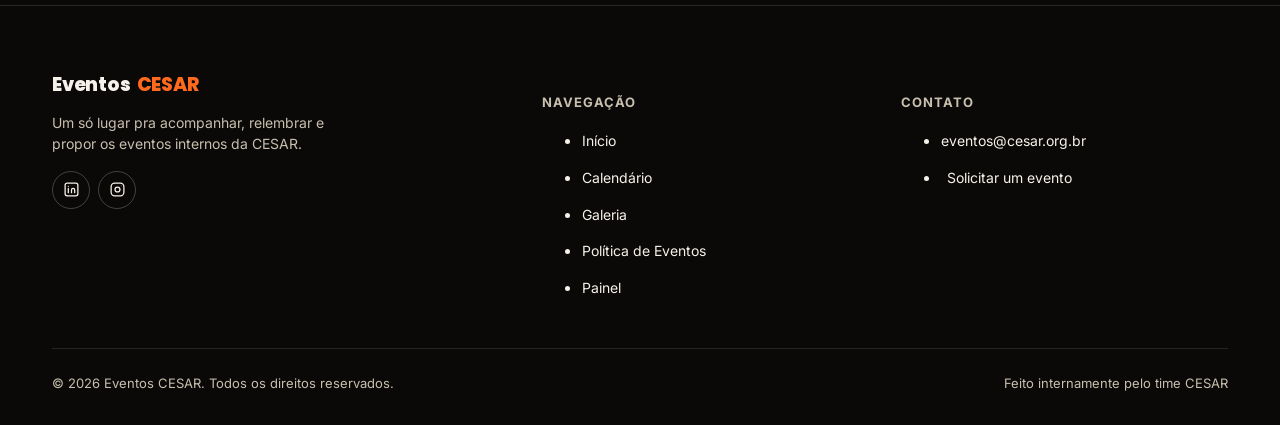
==== commit 70e989e1: "Update index.html Atualização de banners" ====
--- a/index.html
+++ b/index.html
@@ -73,20 +73,20 @@
         <div class="carousel-track">
 
           <article class="slide">
-            <img class="slide-bg" src="https://img.mailinblue.com/8183049/images/content_library/original/6aad491ad84e8726718b9424.png" alt="" loading="lazy">
+            <img class="slide-bg" src="https://img.mailinblue.com/8183049/images/content_library/original/6ad60742ece7c767d939d478.png" alt="" loading="lazy">
             <div class="slide-scrim" aria-hidden="true"></div>
             <div class="slide-copy">
-              <p class="eyebrow">Visita</p>
-              <h2>Petrobras RNEST <span class="script"></span></h2>
+              <p class="eyebrow">Evento</p>
+              <h2>Innovation Journey <span class="script"></span></h2>
               <p>Pequena descrição do que é o evento.</p>
               <div class="slide-meta">
                 <span class="meta-chip">
                   <svg viewBox="0 0 24 24" fill="none" stroke="currentColor" stroke-width="1.8" stroke-linecap="round" stroke-linejoin="round"><rect x="3.5" y="5" width="17" height="16" rx="2"/><path d="M8 3v4M16 3v4M3.5 10h17"/></svg>
-                  28 de setembro | 8h
+                  Até 22 de outubro | 8h
                 </span>
                 <span class="meta-chip">
                   <svg viewBox="0 0 24 24" fill="none" stroke="currentColor" stroke-width="1.8" stroke-linecap="round" stroke-linejoin="round"><path d="M12 21s-7-6.2-7-11.5A7 7 0 0112 2a7 7 0 017 7.5C19 14.8 12 21 12 21z"/><circle cx="12" cy="9.5" r="2.4"/></svg>
-                  CESAR Moinho - Cartola
+                  CESAR Moinho - Manguezal
                 </span>
               </div>
               <div class="slide-actions">
@@ -96,20 +96,20 @@
           </article>
 
           <article class="slide">
-            <img class="slide-bg" src="https://img.mailinblue.com/8183049/images/content_library/original/6aad49b07700a3e0da9a9724.png" alt="" loading="lazy">
+            <img class="slide-bg" src="https://img.mailinblue.com/8183049/images/content_library/original/6ad60767fd8ca38cd59dfc26.png" alt="" loading="lazy">
             <div class="slide-scrim" aria-hidden="true"></div>
             <div class="slide-copy">
-              <p class="eyebrow">Cerimônia</p>
-              <h2>Encerramento Residência <span class="script">Tecnológica</span></h2>
+              <p class="eyebrow">Evento</p>
+              <h2>Talk to <span class="script">Leaders</span></h2>
               <p>Pequena descrição do que é o evento.</p>
               <div class="slide-meta">
                 <span class="meta-chip">
                   <svg viewBox="0 0 24 24" fill="none" stroke="currentColor" stroke-width="1.8" stroke-linecap="round" stroke-linejoin="round"><rect x="3.5" y="5" width="17" height="16" rx="2"/><path d="M8 3v4M16 3v4M3.5 10h17"/></svg>
-                  29 de setembro | 19h
+                  19 de outubro | 9h às 12h
                 </span>
                 <span class="meta-chip">
                   <svg viewBox="0 0 24 24" fill="none" stroke="currentColor" stroke-width="1.8" stroke-linecap="round" stroke-linejoin="round"><path d="M12 21s-7-6.2-7-11.5A7 7 0 0112 2a7 7 0 017 7.5C19 14.8 12 21 12 21z"/><circle cx="12" cy="9.5" r="2.4"/></svg>
-                  CESAR Moinho - Sala Risoflora
+                  CESAR Moinho - Salas Risoflora e Manguezal
                 </span>
               </div>
               <div class="slide-actions">
@@ -120,20 +120,68 @@
 
 
           <article class="slide">
-            <img class="slide-bg" src="https://img.mailinblue.com/8183049/images/content_library/original/6abab215ed19425e80b9501d.png" alt="" loading="lazy">
+            <img class="slide-bg" src="https://img.mailinblue.com/8183049/images/content_library/original/6ad607a0fd8ca38cd59dfc52.png" alt="" loading="lazy">
             <div class="slide-scrim" aria-hidden="true"></div>
             <div class="slide-copy">
-              <p class="eyebrow">Entretenimento</p>
-              <h2>Game Day <span class="script">Mostre sua melhor jogada.</span></h2>
-              <p>Pausa na rotina para se conectar e curtir.</p>
+              <p class="eyebrow">Evento</p>
+              <h2>SIPATMA <span class="script">2026</span></h2>
+              <p>Semana de Prevenção de Acidentes de Trabalho e Meio Ambiente. Segurança sem fronteiras: Pessoas, Dados e Natureza</p>
               <div class="slide-meta">
                 <span class="meta-chip">
                   <svg viewBox="0 0 24 24" fill="none" stroke="currentColor" stroke-width="1.8" stroke-linecap="round" stroke-linejoin="round"><rect x="3.5" y="5" width="17" height="16" rx="2"/><path d="M8 3v4M16 3v4M3.5 10h17"/></svg>
-                  29 de setembro | 8h
+                  19 a 23 de outubro | 8h
                 </span>
                 <span class="meta-chip">
                   <svg viewBox="0 0 24 24" fill="none" stroke="currentColor" stroke-width="1.8" stroke-linecap="round" stroke-linejoin="round"><path d="M12 21s-7-6.2-7-11.5A7 7 0 0112 2a7 7 0 017 7.5C19 14.8 12 21 12 21z"/><circle cx="12" cy="9.5" r="2.4"/></svg>
-                  CESAR Moinho - Área de Convivência
+                  CESAR e Plataforma Weex
+                </span>
+              </div>
+              <div class="slide-actions">
+                <a class="btn btn-ghost btn-block" href="#calendario">Confira a agenda completa de eventos no CESAR</a>
+              </div>
+            </div>
+          </article>
+
+          
+          <article class="slide">
+            <img class="slide-bg" src="https://img.mailinblue.com/8183049/images/content_library/original/6ad608fb164c970a1d77acb5.png" alt="" loading="lazy">
+            <div class="slide-scrim" aria-hidden="true"></div>
+            <div class="slide-copy">
+              <p class="eyebrow">Evento</p>
+              <h2>IJ Mobilidade <span class="script"></span></h2>
+              <p></p>
+              <div class="slide-meta">
+                <span class="meta-chip">
+                  <svg viewBox="0 0 24 24" fill="none" stroke="currentColor" stroke-width="1.8" stroke-linecap="round" stroke-linejoin="round"><rect x="3.5" y="5" width="17" height="16" rx="2"/><path d="M8 3v4M16 3v4M3.5 10h17"/></svg>
+                  20 e 21 de outubro | 8h
+                </span>
+                <span class="meta-chip">
+                  <svg viewBox="0 0 24 24" fill="none" stroke="currentColor" stroke-width="1.8" stroke-linecap="round" stroke-linejoin="round"><path d="M12 21s-7-6.2-7-11.5A7 7 0 0112 2a7 7 0 017 7.5C19 14.8 12 21 12 21z"/><circle cx="12" cy="9.5" r="2.4"/></svg>
+                  CESAR Moinho - Risoflora
+                </span>
+              </div>
+              <div class="slide-actions">
+                <a class="btn btn-ghost btn-block" href="#calendario">Confira a agenda completa de eventos no CESAR</a>
+              </div>
+            </div>
+          </article>
+
+
+          <article class="slide">
+            <img class="slide-bg" src="https://img.mailinblue.com/8183049/images/content_library/original/6ad60966fd8ca38cd59dfd20.png" alt="" loading="lazy">
+            <div class="slide-scrim" aria-hidden="true"></div>
+            <div class="slide-copy">
+              <p class="eyebrow">Iniciativa Espontânea</p>
+              <h2>Formação de Professores<span class="script">CESAR School</span></h2>
+              <p></p>
+              <div class="slide-meta">
+                <span class="meta-chip">
+                  <svg viewBox="0 0 24 24" fill="none" stroke="currentColor" stroke-width="1.8" stroke-linecap="round" stroke-linejoin="round"><rect x="3.5" y="5" width="17" height="16" rx="2"/><path d="M8 3v4M16 3v4M3.5 10h17"/></svg>
+                  20 de outubro | 17h às 18h30
+                </span>
+                <span class="meta-chip">
+                  <svg viewBox="0 0 24 24" fill="none" stroke="currentColor" stroke-width="1.8" stroke-linecap="round" stroke-linejoin="round"><path d="M12 21s-7-6.2-7-11.5A7 7 0 0112 2a7 7 0 017 7.5C19 14.8 12 21 12 21z"/><circle cx="12" cy="9.5" r="2.4"/></svg>
+                  CESAR School - Prédio Brum | Sala 102
                 </span>
               </div>
               <div class="slide-actions">
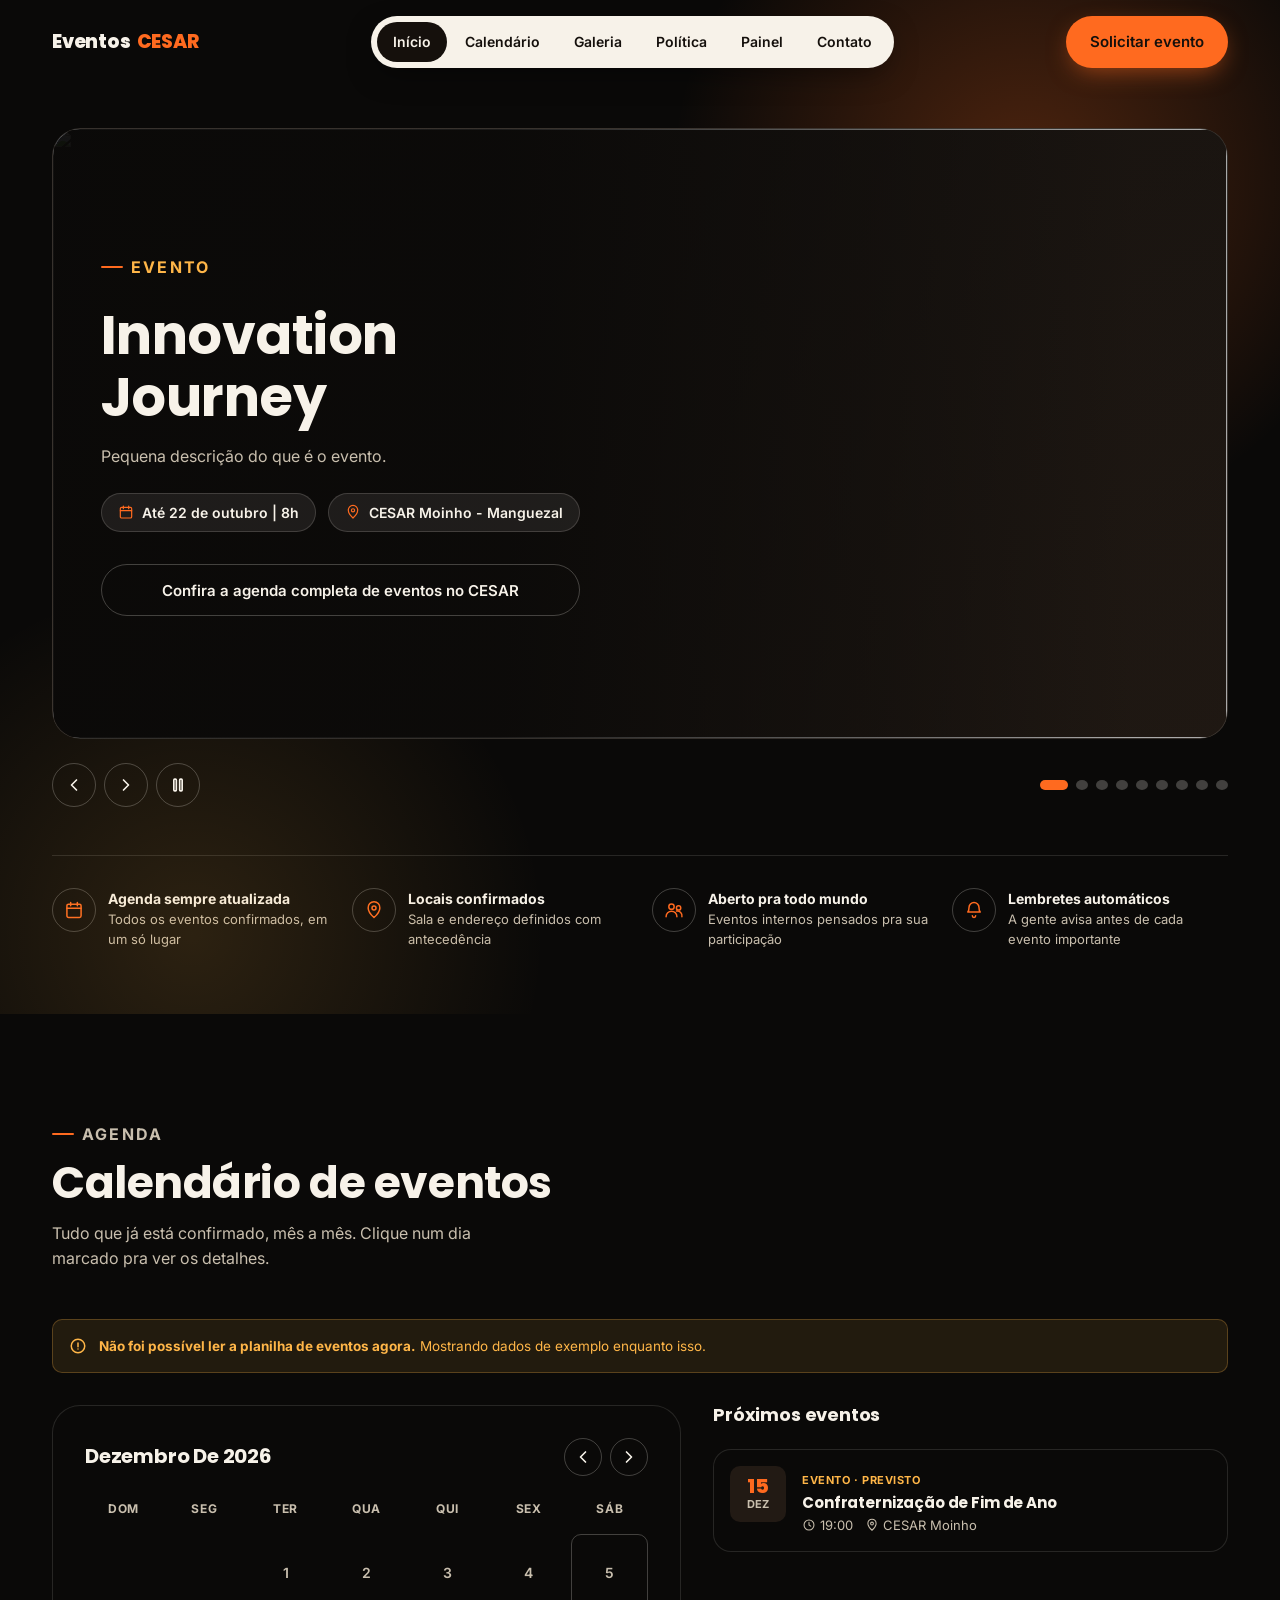
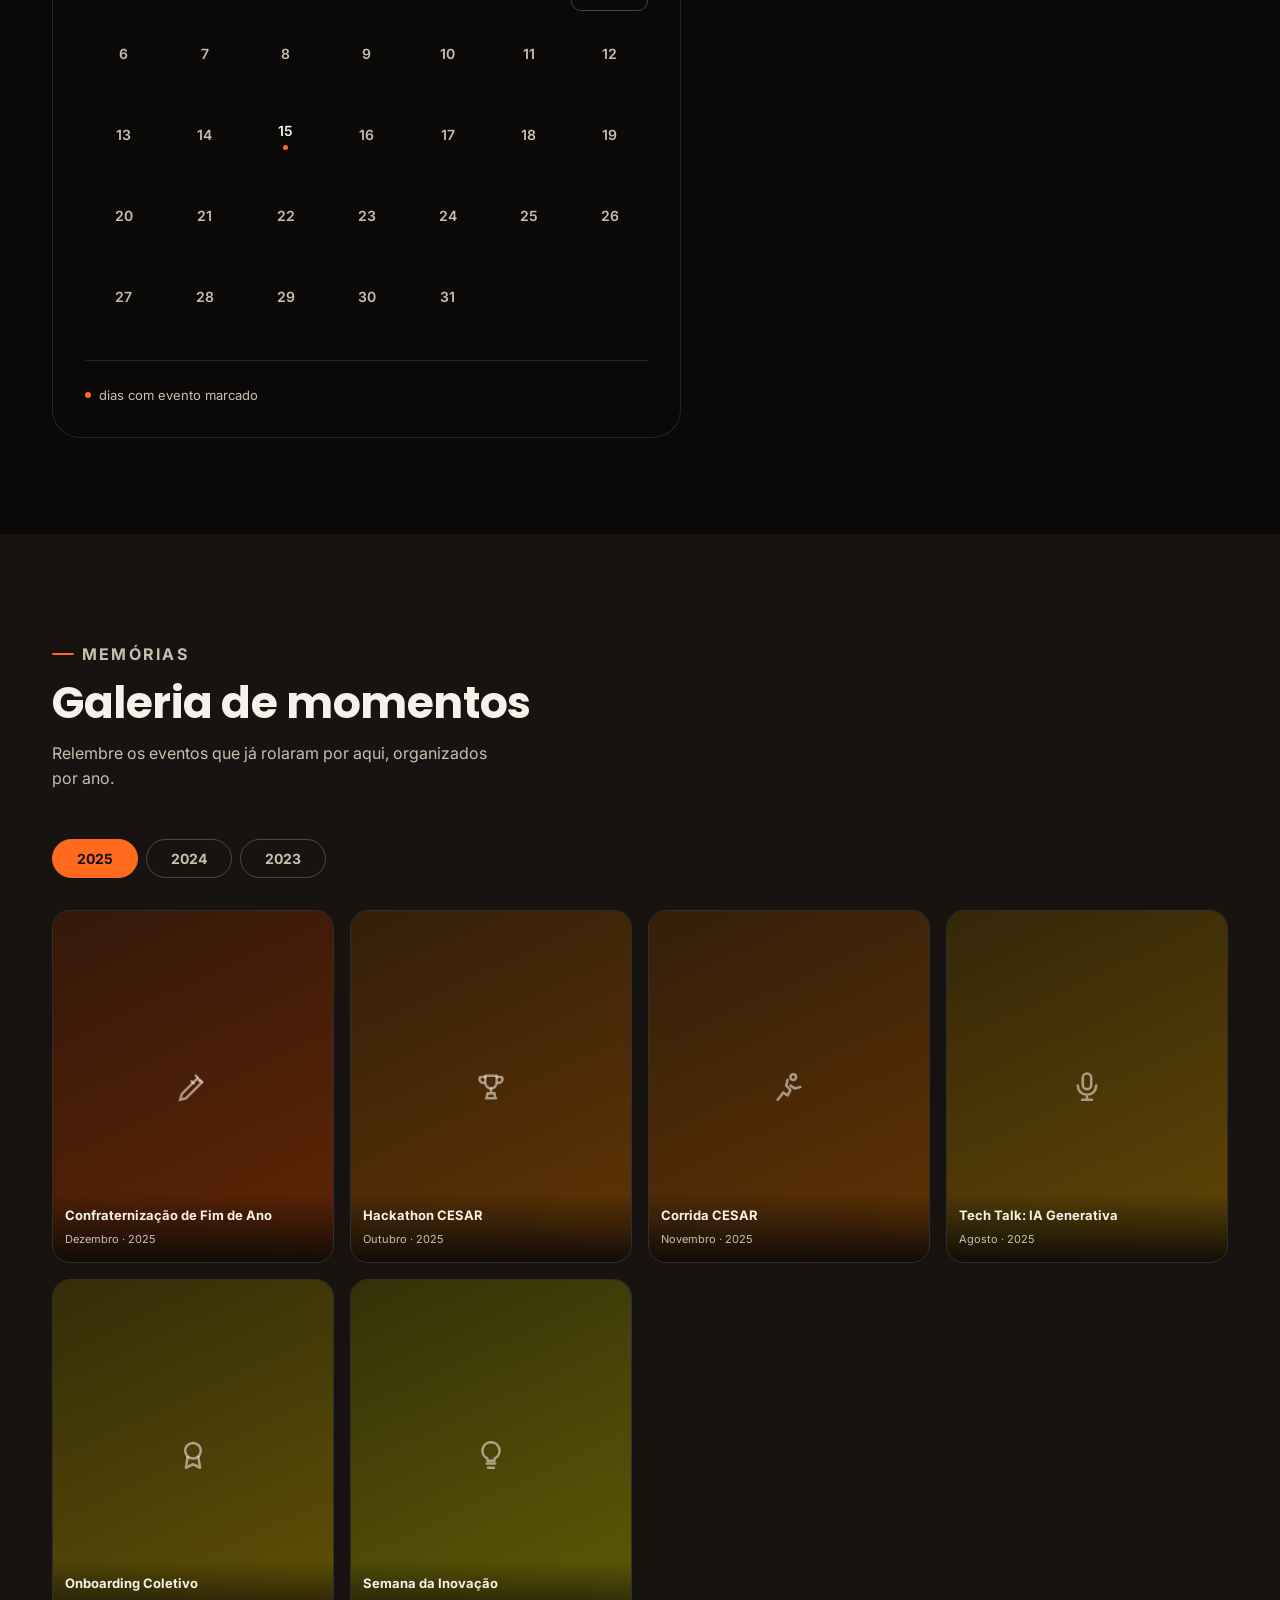
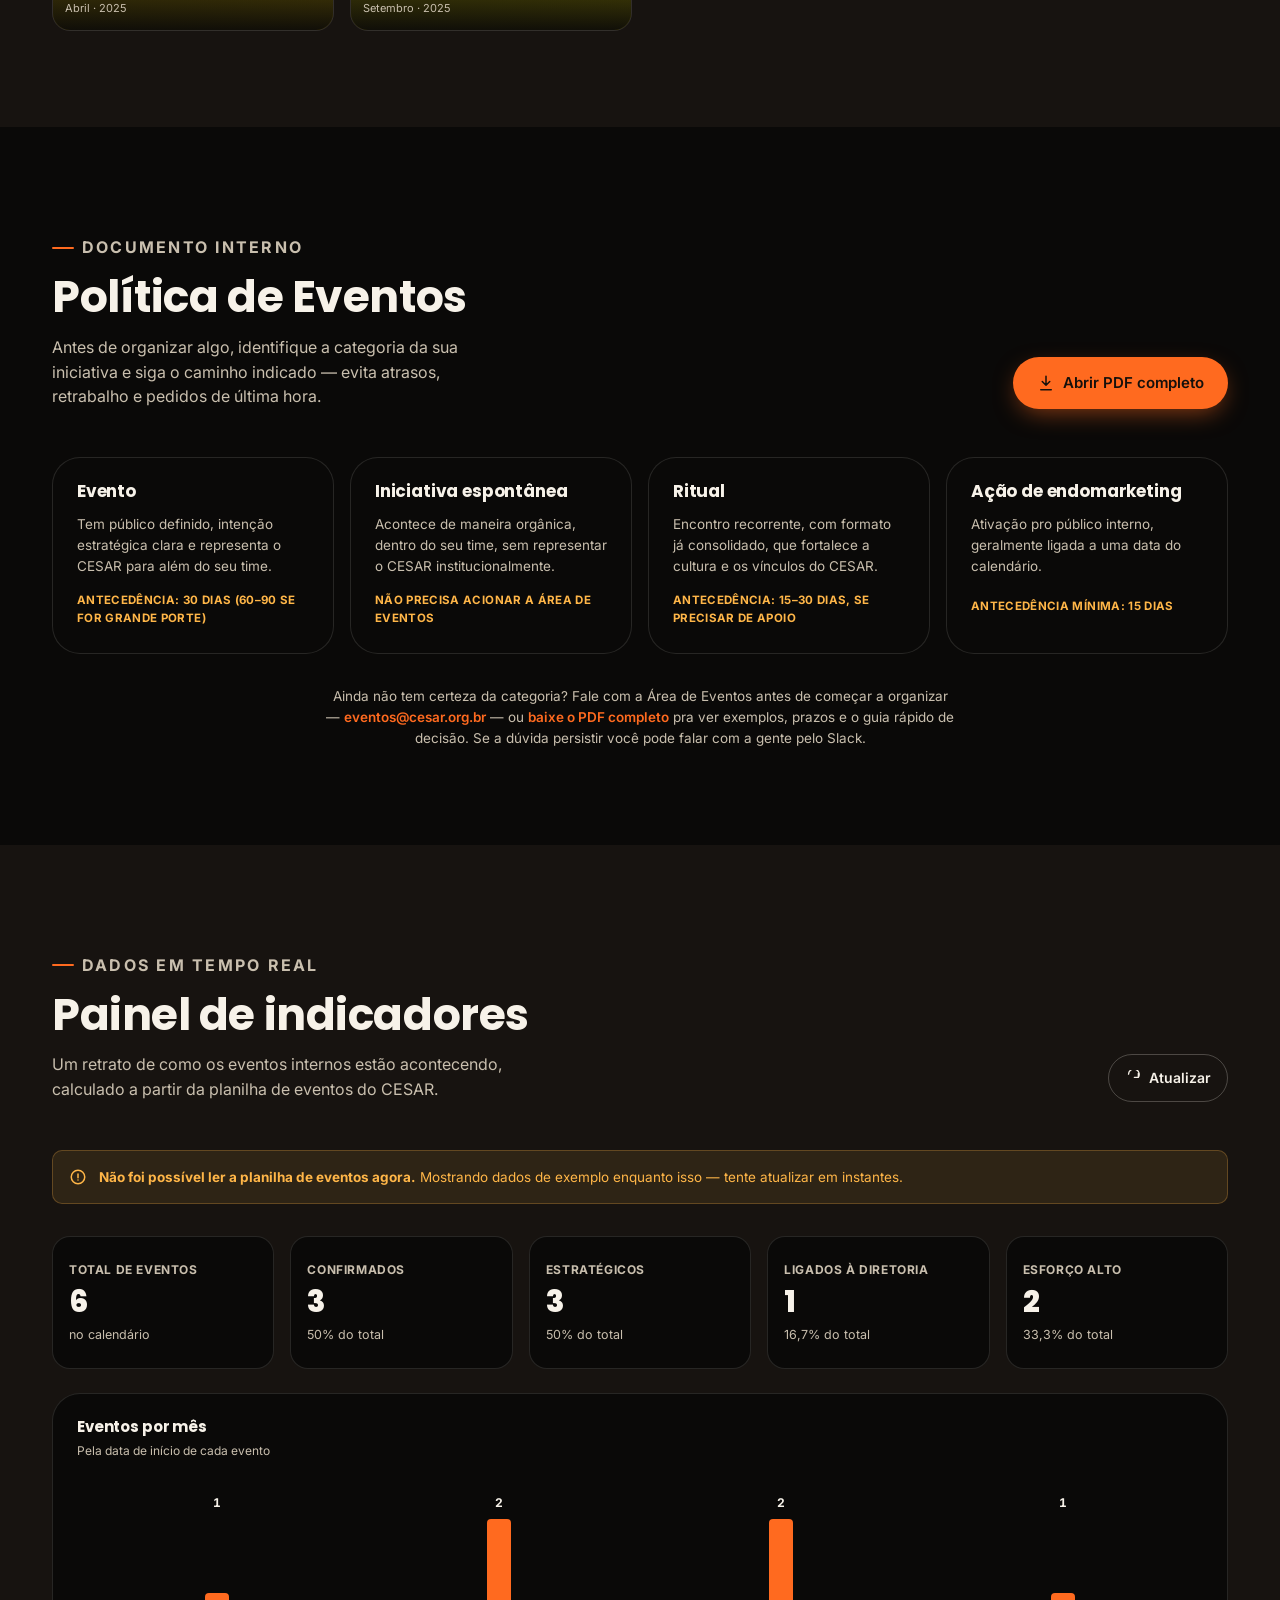
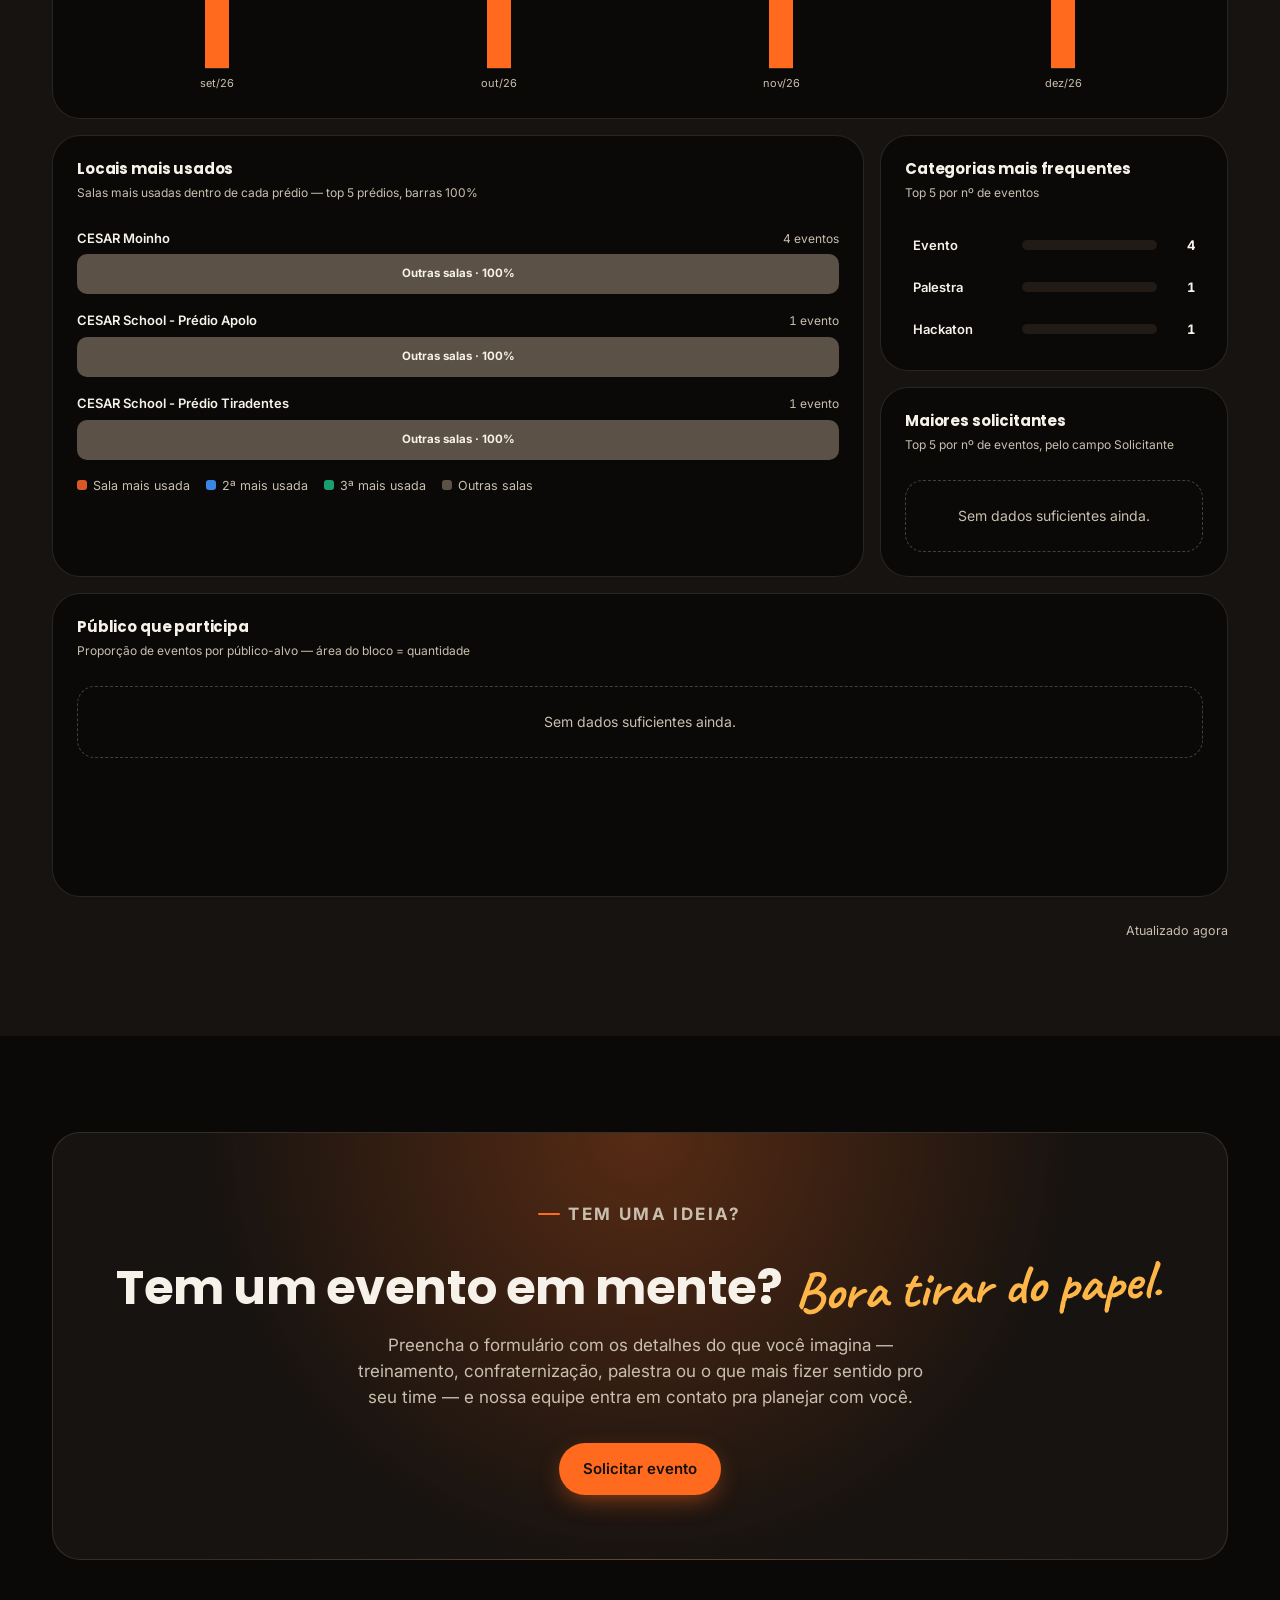
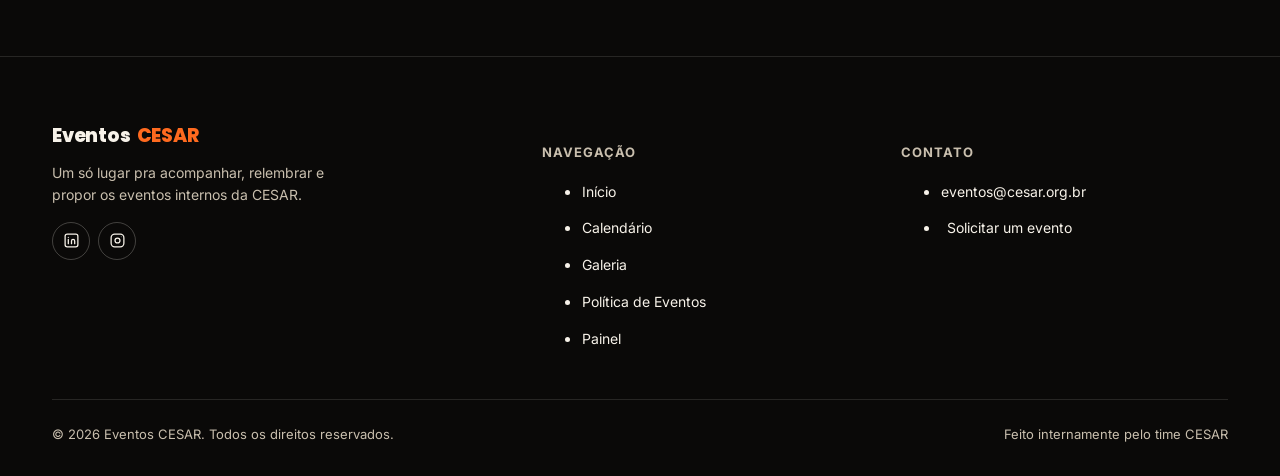
==== commit 65ae4f89: "Update index.html Atualização dos banners" ====
--- a/index.html
+++ b/index.html
@@ -182,6 +182,101 @@
                 <span class="meta-chip">
                   <svg viewBox="0 0 24 24" fill="none" stroke="currentColor" stroke-width="1.8" stroke-linecap="round" stroke-linejoin="round"><path d="M12 21s-7-6.2-7-11.5A7 7 0 0112 2a7 7 0 017 7.5C19 14.8 12 21 12 21z"/><circle cx="12" cy="9.5" r="2.4"/></svg>
                   CESAR School - Prédio Brum | Sala 102
+                </span>
+              </div>
+              <div class="slide-actions">
+                <a class="btn btn-ghost btn-block" href="#calendario">Confira a agenda completa de eventos no CESAR</a>
+              </div>
+            </div>
+          </article>
+
+
+          <article class="slide">
+            <img class="slide-bg" src="https://img.mailinblue.com/8183049/images/content_library/original/6ad60966fd8ca38cd59dfd20.png" alt="" loading="lazy">
+            <div class="slide-scrim" aria-hidden="true"></div>
+            <div class="slide-copy">
+              <p class="eyebrow">Iniciativa Espontânea</p>
+              <h2>Webinário em parceria com a GSI sobre comunicação<span class="script">pública de incidentes</span></h2>
+              <p></p>
+              <div class="slide-meta">
+                <span class="meta-chip">
+                  <svg viewBox="0 0 24 24" fill="none" stroke="currentColor" stroke-width="1.8" stroke-linecap="round" stroke-linejoin="round"><rect x="3.5" y="5" width="17" height="16" rx="2"/><path d="M8 3v4M16 3v4M3.5 10h17"/></svg>
+                  A definir
+                </span>
+                <span class="meta-chip">
+                  <svg viewBox="0 0 24 24" fill="none" stroke="currentColor" stroke-width="1.8" stroke-linecap="round" stroke-linejoin="round"><path d="M12 21s-7-6.2-7-11.5A7 7 0 0112 2a7 7 0 017 7.5C19 14.8 12 21 12 21z"/><circle cx="12" cy="9.5" r="2.4"/></svg>
+                  A definir
+                </span>
+              </div>
+              <div class="slide-actions">
+                <a class="btn btn-ghost btn-block" href="#calendario">Confira a agenda completa de eventos no CESAR</a>
+              </div>
+            </div>
+          </article>
+
+
+          <article class="slide">
+            <img class="slide-bg" src="https://img.mailinblue.com/8183049/images/content_library/original/6ad60e57ece7c767d939d7e6.png" alt="" loading="lazy">
+            <div class="slide-scrim" aria-hidden="true"></div>
+            <div class="slide-copy">
+              <p class="eyebrow">Ritual</p>
+              <h2>Onboarding Mestrados<span class="script">2026.2</span></h2>
+              <p></p>
+              <div class="slide-meta">
+                <span class="meta-chip">
+                  <svg viewBox="0 0 24 24" fill="none" stroke="currentColor" stroke-width="1.8" stroke-linecap="round" stroke-linejoin="round"><rect x="3.5" y="5" width="17" height="16" rx="2"/><path d="M8 3v4M16 3v4M3.5 10h17"/></svg>
+                  23 de outubro | 13h30
+                </span>
+                <span class="meta-chip">
+                  <svg viewBox="0 0 24 24" fill="none" stroke="currentColor" stroke-width="1.8" stroke-linecap="round" stroke-linejoin="round"><path d="M12 21s-7-6.2-7-11.5A7 7 0 0112 2a7 7 0 017 7.5C19 14.8 12 21 12 21z"/><circle cx="12" cy="9.5" r="2.4"/></svg>
+                  CESAR Moinho — Risoflora e Manguezal
+                </span>
+              </div>
+              <div class="slide-actions">
+                <a class="btn btn-ghost btn-block" href="#calendario">Confira a agenda completa de eventos no CESAR</a>
+              </div>
+            </div>
+          </article>
+
+
+          <article class="slide">
+            <img class="slide-bg" src="https://img.mailinblue.com/8183049/images/content_library/original/6ad610f1fd8ca38cd59e0107.png" alt="" loading="lazy">
+            <div class="slide-scrim" aria-hidden="true"></div>
+            <div class="slide-copy">
+              <p class="eyebrow">Iniciativa Espontânea</p>
+              <h2>CESAR School Tour EM Professor<span class="script">Antônio de Brito Alves</span></h2>
+              <p></p>
+              <div class="slide-meta">
+                <span class="meta-chip">
+                  <svg viewBox="0 0 24 24" fill="none" stroke="currentColor" stroke-width="1.8" stroke-linecap="round" stroke-linejoin="round"><rect x="3.5" y="5" width="17" height="16" rx="2"/><path d="M8 3v4M16 3v4M3.5 10h17"/></svg>
+                  23 de outubro | 14h30
+                </span>
+                <span class="meta-chip">
+                  <svg viewBox="0 0 24 24" fill="none" stroke="currentColor" stroke-width="1.8" stroke-linecap="round" stroke-linejoin="round"><path d="M12 21s-7-6.2-7-11.5A7 7 0 0112 2a7 7 0 017 7.5C19 14.8 12 21 12 21z"/><circle cx="12" cy="9.5" r="2.4"/></svg>
+                  CESAR School - Prédio Brum | Sala 004
+                </span>
+              </div>
+              <div class="slide-actions">
+                <a class="btn btn-ghost btn-block" href="#calendario">Confira a agenda completa de eventos no CESAR</a>
+              </div>
+            </div>
+          </article>
+
+          <article class="slide">
+            <img class="slide-bg" src="https://img.mailinblue.com/8183049/images/content_library/original/6ad612d34646ada7d987c3d7.png" alt="" loading="lazy">
+            <div class="slide-scrim" aria-hidden="true"></div>
+            <div class="slide-copy">
+              <p class="eyebrow">Evento</p>
+              <h2>Comunicade Orb.ta<span class="script">Encontro Zero</span></h2>
+              <p>Conectando nossa excelência técnica ao ecossistema de negócios</p>
+              <div class="slide-meta">
+                <span class="meta-chip">
+                  <svg viewBox="0 0 24 24" fill="none" stroke="currentColor" stroke-width="1.8" stroke-linecap="round" stroke-linejoin="round"><rect x="3.5" y="5" width="17" height="16" rx="2"/><path d="M8 3v4M16 3v4M3.5 10h17"/></svg>
+                  27 de outubro | 16h
+                </span>
+                <span class="meta-chip">
+                  <svg viewBox="0 0 24 24" fill="none" stroke="currentColor" stroke-width="1.8" stroke-linecap="round" stroke-linejoin="round"><path d="M12 21s-7-6.2-7-11.5A7 7 0 0112 2a7 7 0 017 7.5C19 14.8 12 21 12 21z"/><circle cx="12" cy="9.5" r="2.4"/></svg>
+                  CESAR School - Prédio Brum | Salas 001 e 002
                 </span>
               </div>
               <div class="slide-actions">
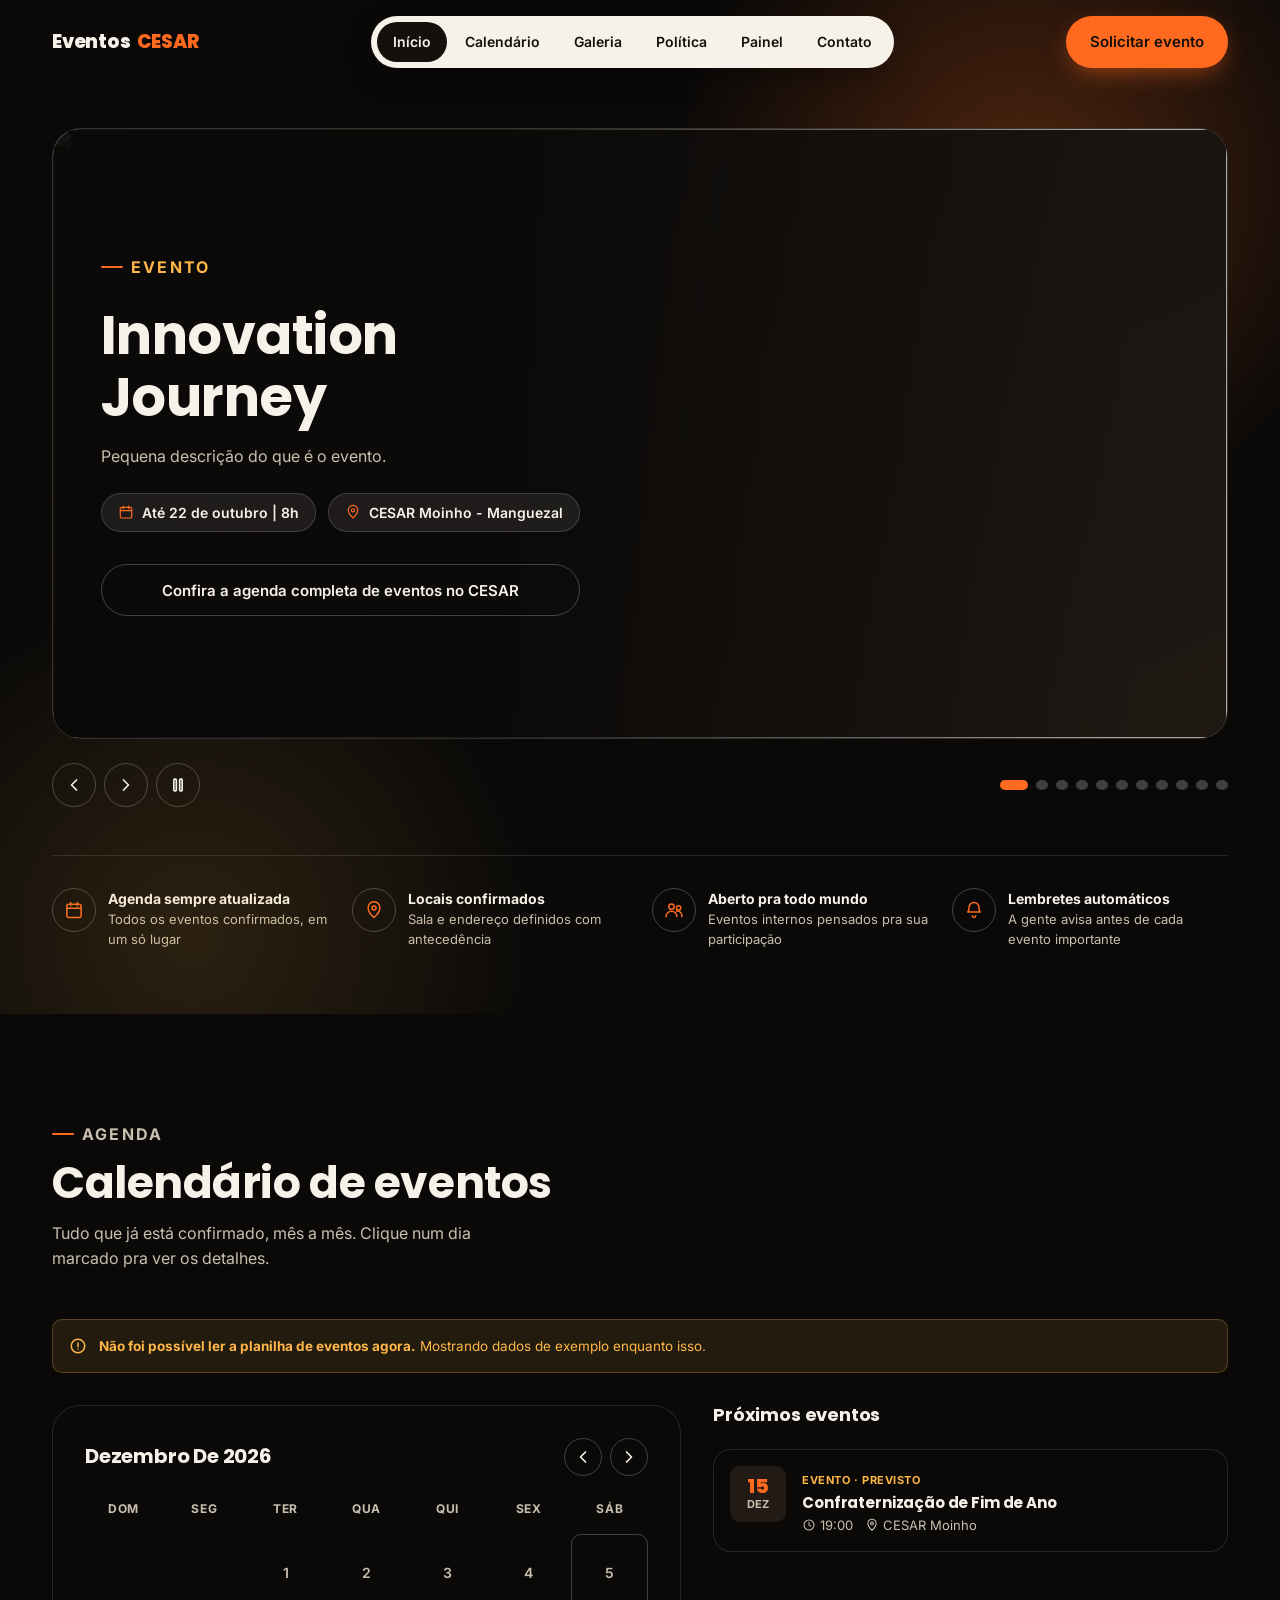
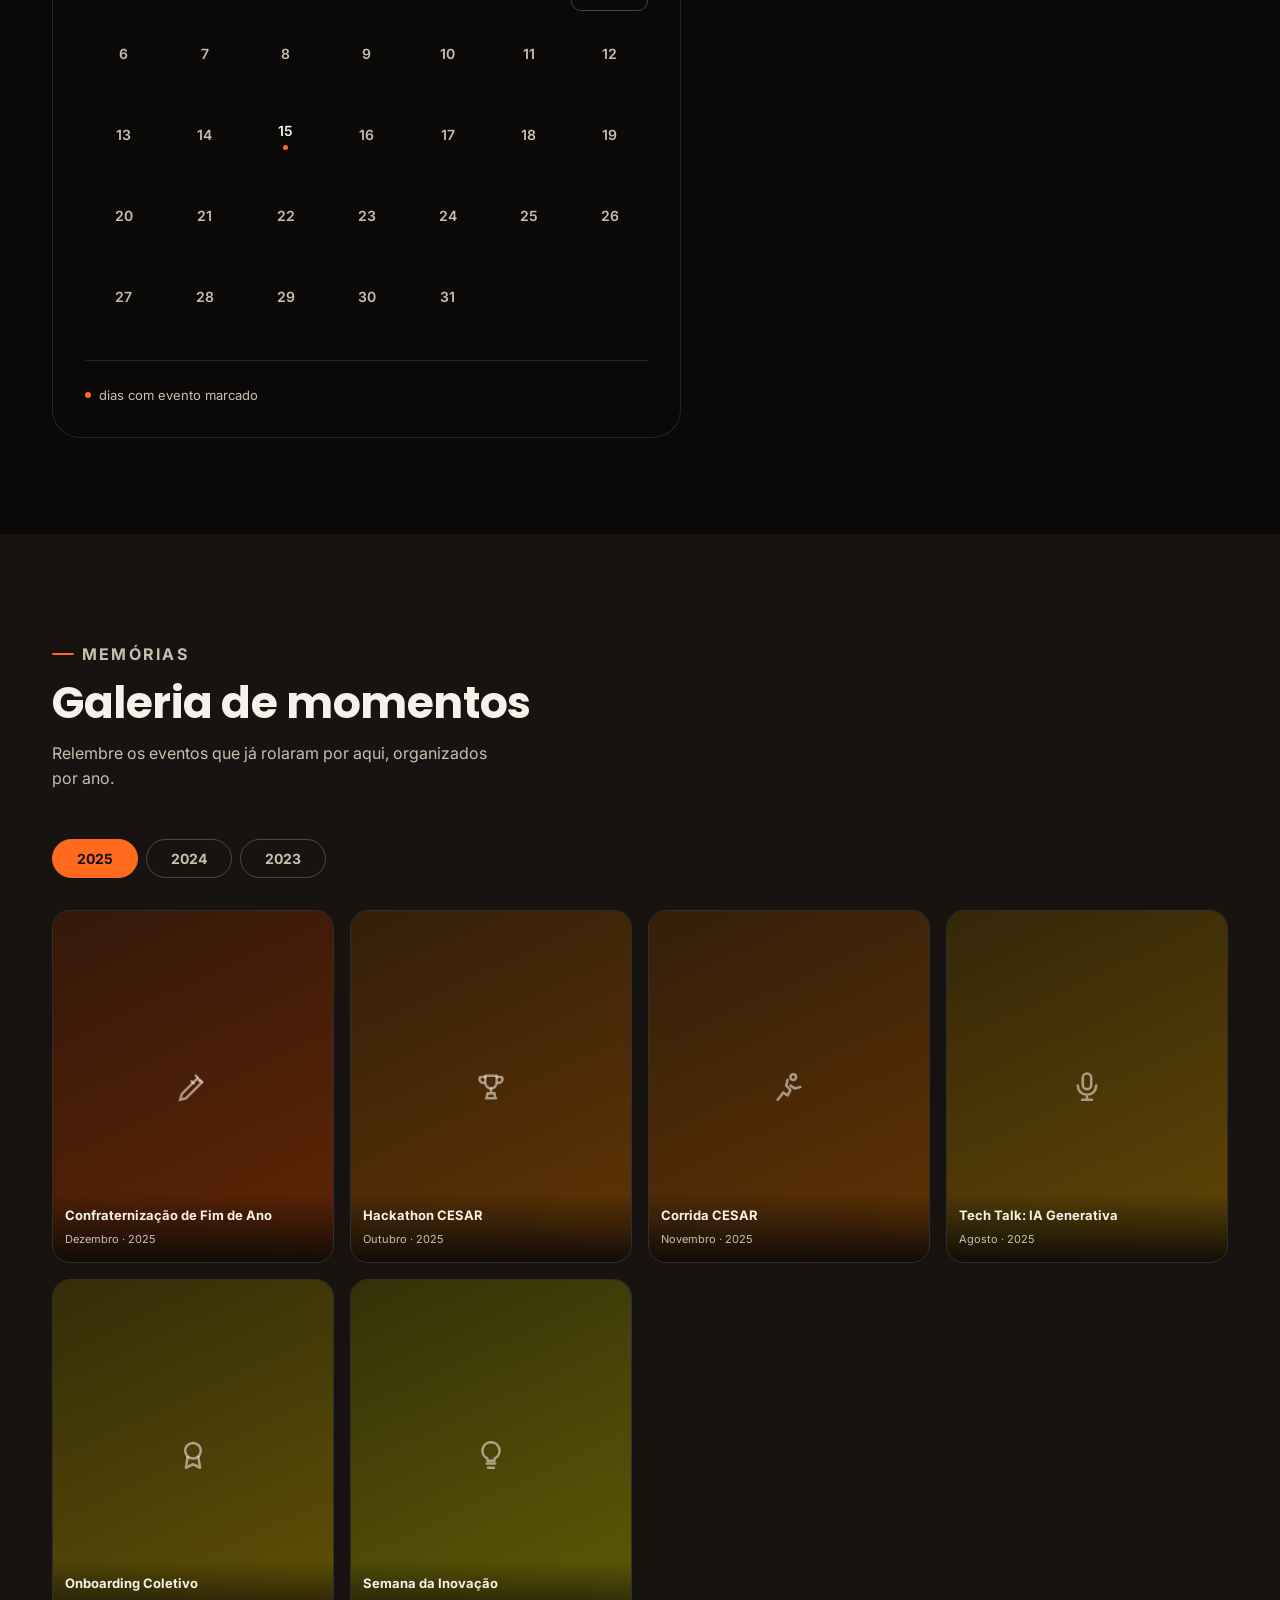
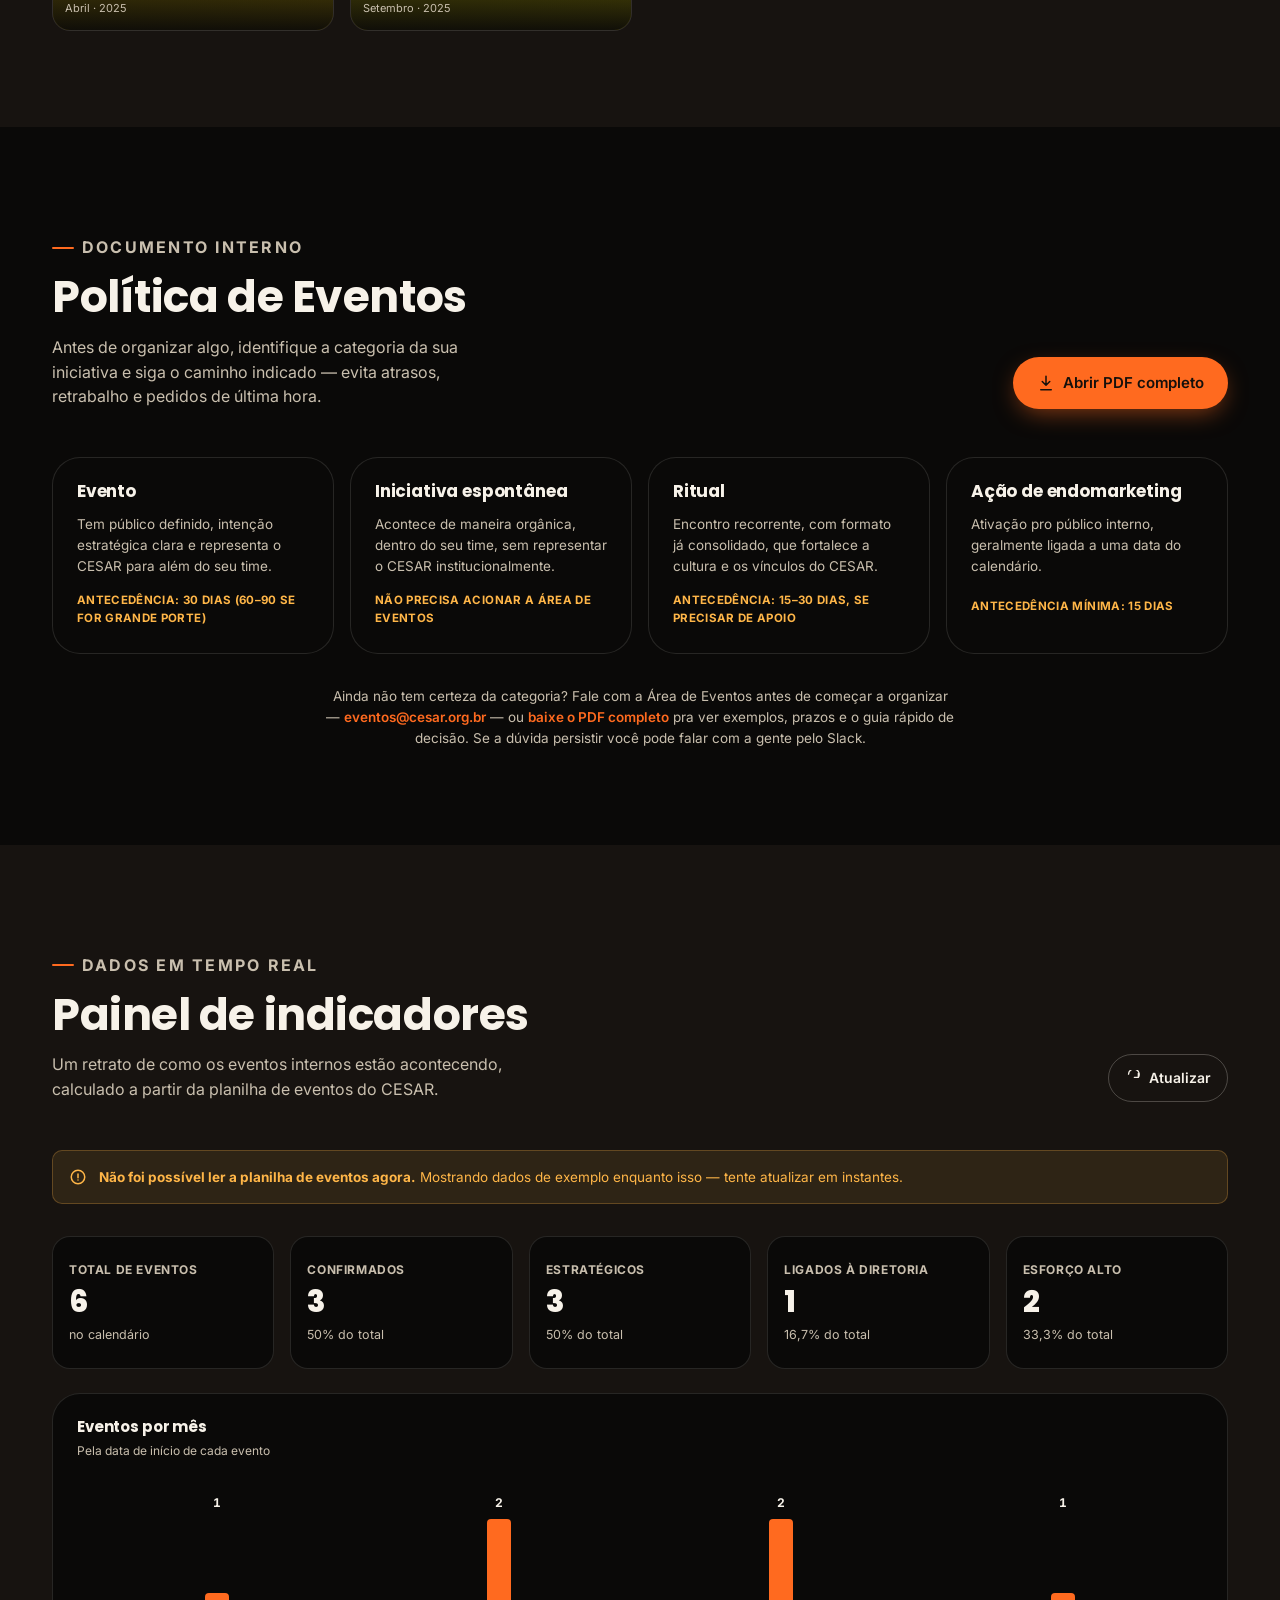
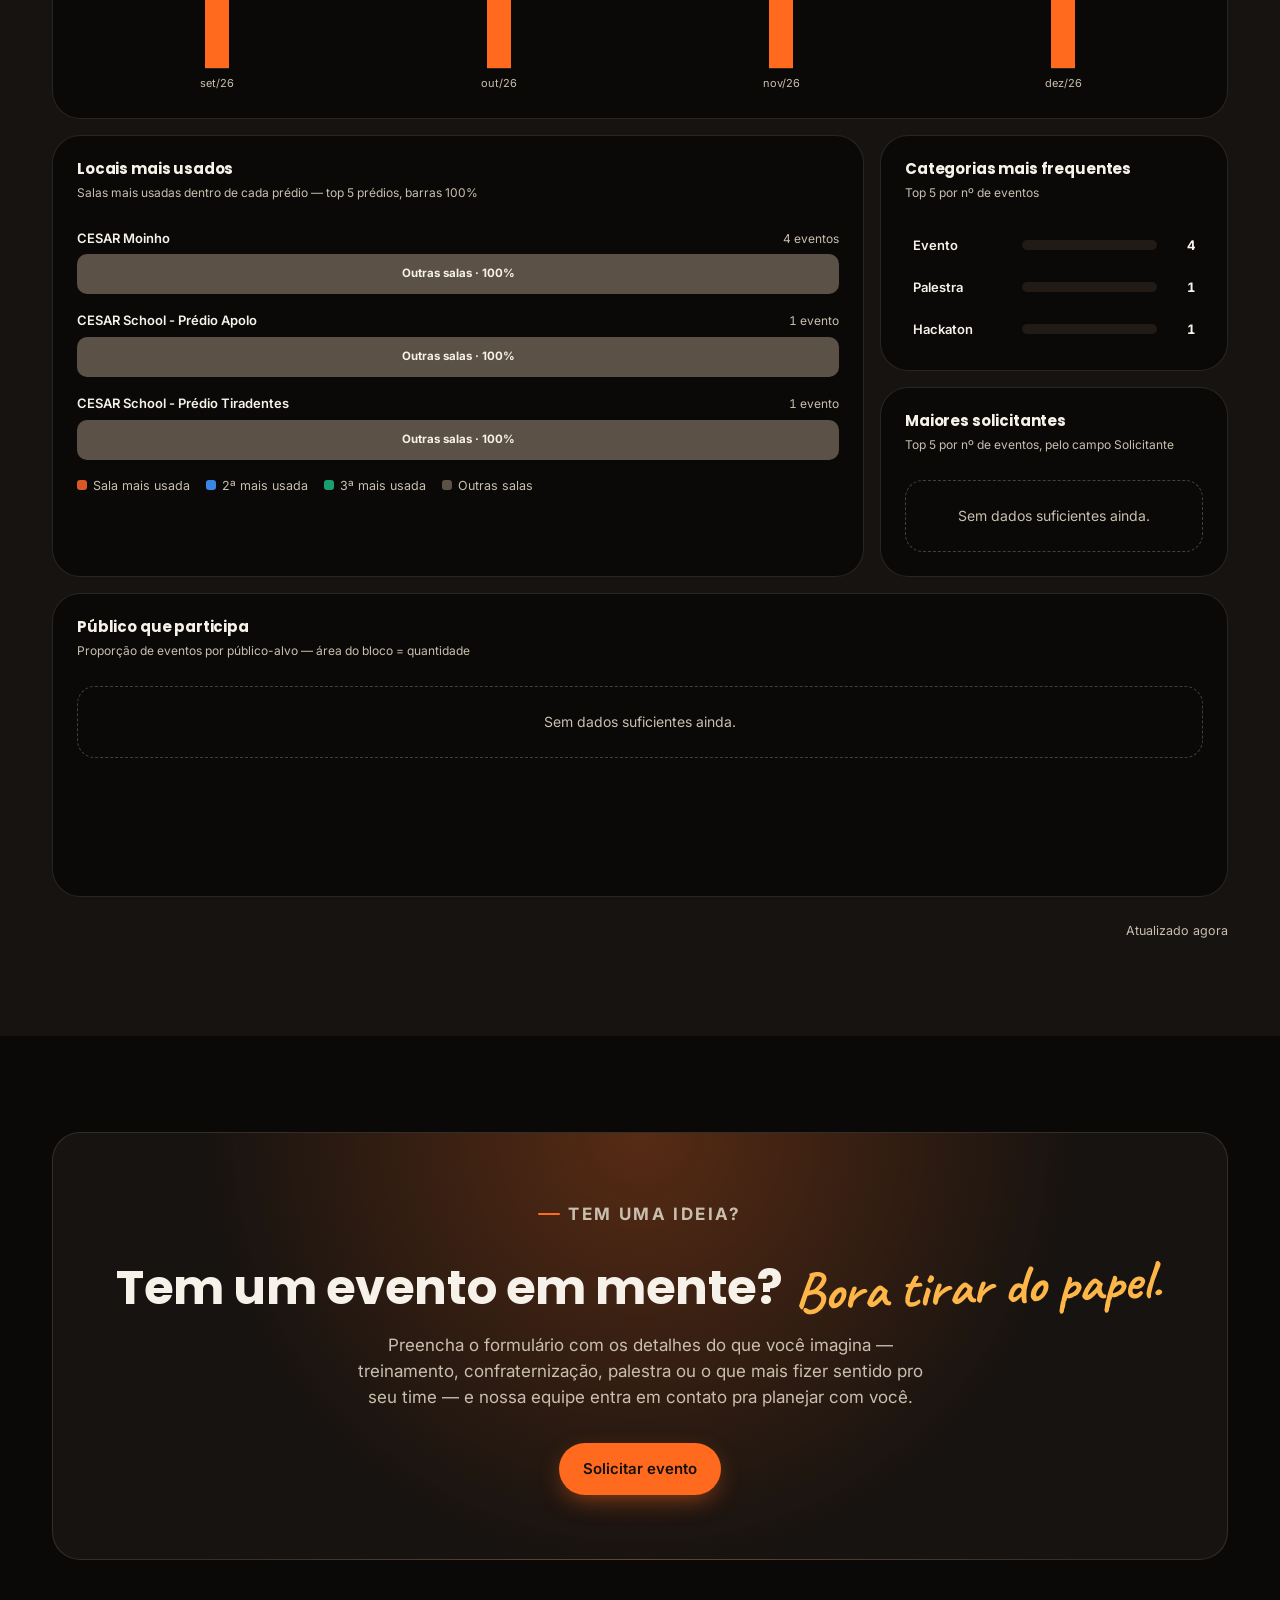
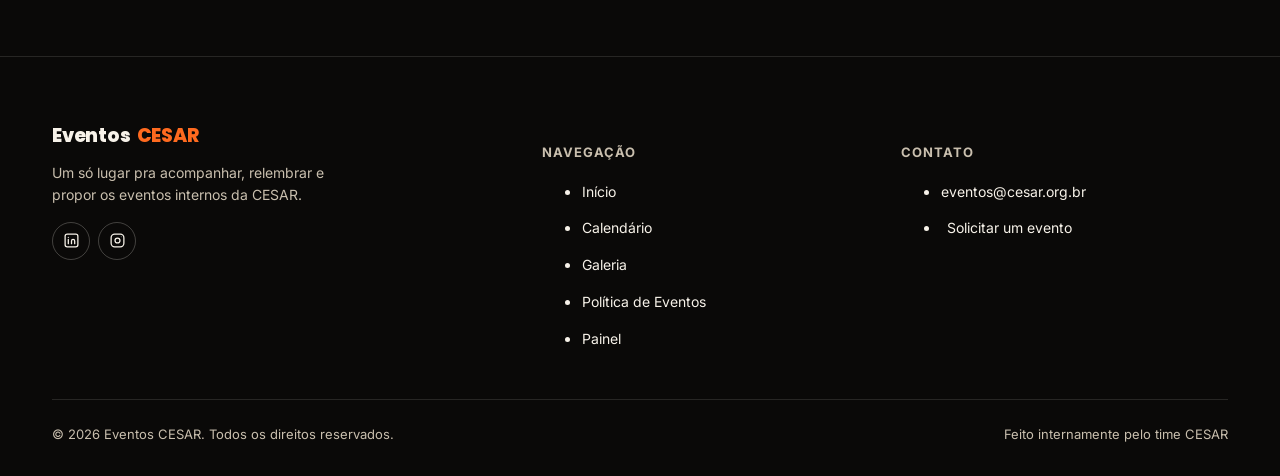
==== commit afab5972: "Update index.html Banners atualizados" ====
--- a/index.html
+++ b/index.html
@@ -177,7 +177,7 @@
               <div class="slide-meta">
                 <span class="meta-chip">
                   <svg viewBox="0 0 24 24" fill="none" stroke="currentColor" stroke-width="1.8" stroke-linecap="round" stroke-linejoin="round"><rect x="3.5" y="5" width="17" height="16" rx="2"/><path d="M8 3v4M16 3v4M3.5 10h17"/></svg>
-                  20 de outubro | 17h às 18h30
+                  20 de outubro | 17h
                 </span>
                 <span class="meta-chip">
                   <svg viewBox="0 0 24 24" fill="none" stroke="currentColor" stroke-width="1.8" stroke-linecap="round" stroke-linejoin="round"><path d="M12 21s-7-6.2-7-11.5A7 7 0 0112 2a7 7 0 017 7.5C19 14.8 12 21 12 21z"/><circle cx="12" cy="9.5" r="2.4"/></svg>
@@ -192,7 +192,7 @@
 
 
           <article class="slide">
-            <img class="slide-bg" src="https://img.mailinblue.com/8183049/images/content_library/original/6ad60966fd8ca38cd59dfd20.png" alt="" loading="lazy">
+            <img class="slide-bg" src="https://img.mailinblue.com/8183049/images/content_library/original/6ad60c87164c970a1d77ae56.png" alt="" loading="lazy">
             <div class="slide-scrim" aria-hidden="true"></div>
             <div class="slide-copy">
               <p class="eyebrow">Iniciativa Espontânea</p>
@@ -277,6 +277,54 @@
                 <span class="meta-chip">
                   <svg viewBox="0 0 24 24" fill="none" stroke="currentColor" stroke-width="1.8" stroke-linecap="round" stroke-linejoin="round"><path d="M12 21s-7-6.2-7-11.5A7 7 0 0112 2a7 7 0 017 7.5C19 14.8 12 21 12 21z"/><circle cx="12" cy="9.5" r="2.4"/></svg>
                   CESAR School - Prédio Brum | Salas 001 e 002
+                </span>
+              </div>
+              <div class="slide-actions">
+                <a class="btn btn-ghost btn-block" href="#calendario">Confira a agenda completa de eventos no CESAR</a>
+              </div>
+            </div>
+          </article>
+
+
+          <article class="slide">
+            <img class="slide-bg" src="https://img.mailinblue.com/8183049/images/content_library/original/6ad6141afd8ca38cd59e02bc.png" alt="" loading="lazy">
+            <div class="slide-scrim" aria-hidden="true"></div>
+            <div class="slide-copy">
+              <p class="eyebrow">Evento</p>
+              <h2>Pontes <span class="script">Day</span></h2>
+              <p>Conectando você às melhores experiências de lazer.</p>
+              <div class="slide-meta">
+                <span class="meta-chip">
+                  <svg viewBox="0 0 24 24" fill="none" stroke="currentColor" stroke-width="1.8" stroke-linecap="round" stroke-linejoin="round"><rect x="3.5" y="5" width="17" height="16" rx="2"/><path d="M8 3v4M16 3v4M3.5 10h17"/></svg>
+                  28 de outubro | 9h
+                </span>
+                <span class="meta-chip">
+                  <svg viewBox="0 0 24 24" fill="none" stroke="currentColor" stroke-width="1.8" stroke-linecap="round" stroke-linejoin="round"><path d="M12 21s-7-6.2-7-11.5A7 7 0 0112 2a7 7 0 017 7.5C19 14.8 12 21 12 21z"/><circle cx="12" cy="9.5" r="2.4"/></svg>
+                  CESAR Moinho — Risoflora e Manguezal
+                </span>
+              </div>
+              <div class="slide-actions">
+                <a class="btn btn-ghost btn-block" href="#calendario">Confira a agenda completa de eventos no CESAR</a>
+              </div>
+            </div>
+          </article>
+
+
+           <article class="slide">
+            <img class="slide-bg" src="https://img.mailinblue.com/8183049/images/content_library/original/6ad61646164c970a1d77b390.png" alt="" loading="lazy">
+            <div class="slide-scrim" aria-hidden="true"></div>
+            <div class="slide-copy">
+              <p class="eyebrow">Evento</p>
+              <h2>Um dia na <span class="script">CESAR School</span></h2>
+              <p></p>
+              <div class="slide-meta">
+                <span class="meta-chip">
+                  <svg viewBox="0 0 24 24" fill="none" stroke="currentColor" stroke-width="1.8" stroke-linecap="round" stroke-linejoin="round"><rect x="3.5" y="5" width="17" height="16" rx="2"/><path d="M8 3v4M16 3v4M3.5 10h17"/></svg>
+                  28 de outubro | 14h
+                </span>
+                <span class="meta-chip">
+                  <svg viewBox="0 0 24 24" fill="none" stroke="currentColor" stroke-width="1.8" stroke-linecap="round" stroke-linejoin="round"><path d="M12 21s-7-6.2-7-11.5A7 7 0 0112 2a7 7 0 017 7.5C19 14.8 12 21 12 21z"/><circle cx="12" cy="9.5" r="2.4"/></svg>
+                  CESAR School - Prédio Brum | Salas 001, 002, 003, 004, 101 e 102
                 </span>
               </div>
               <div class="slide-actions">
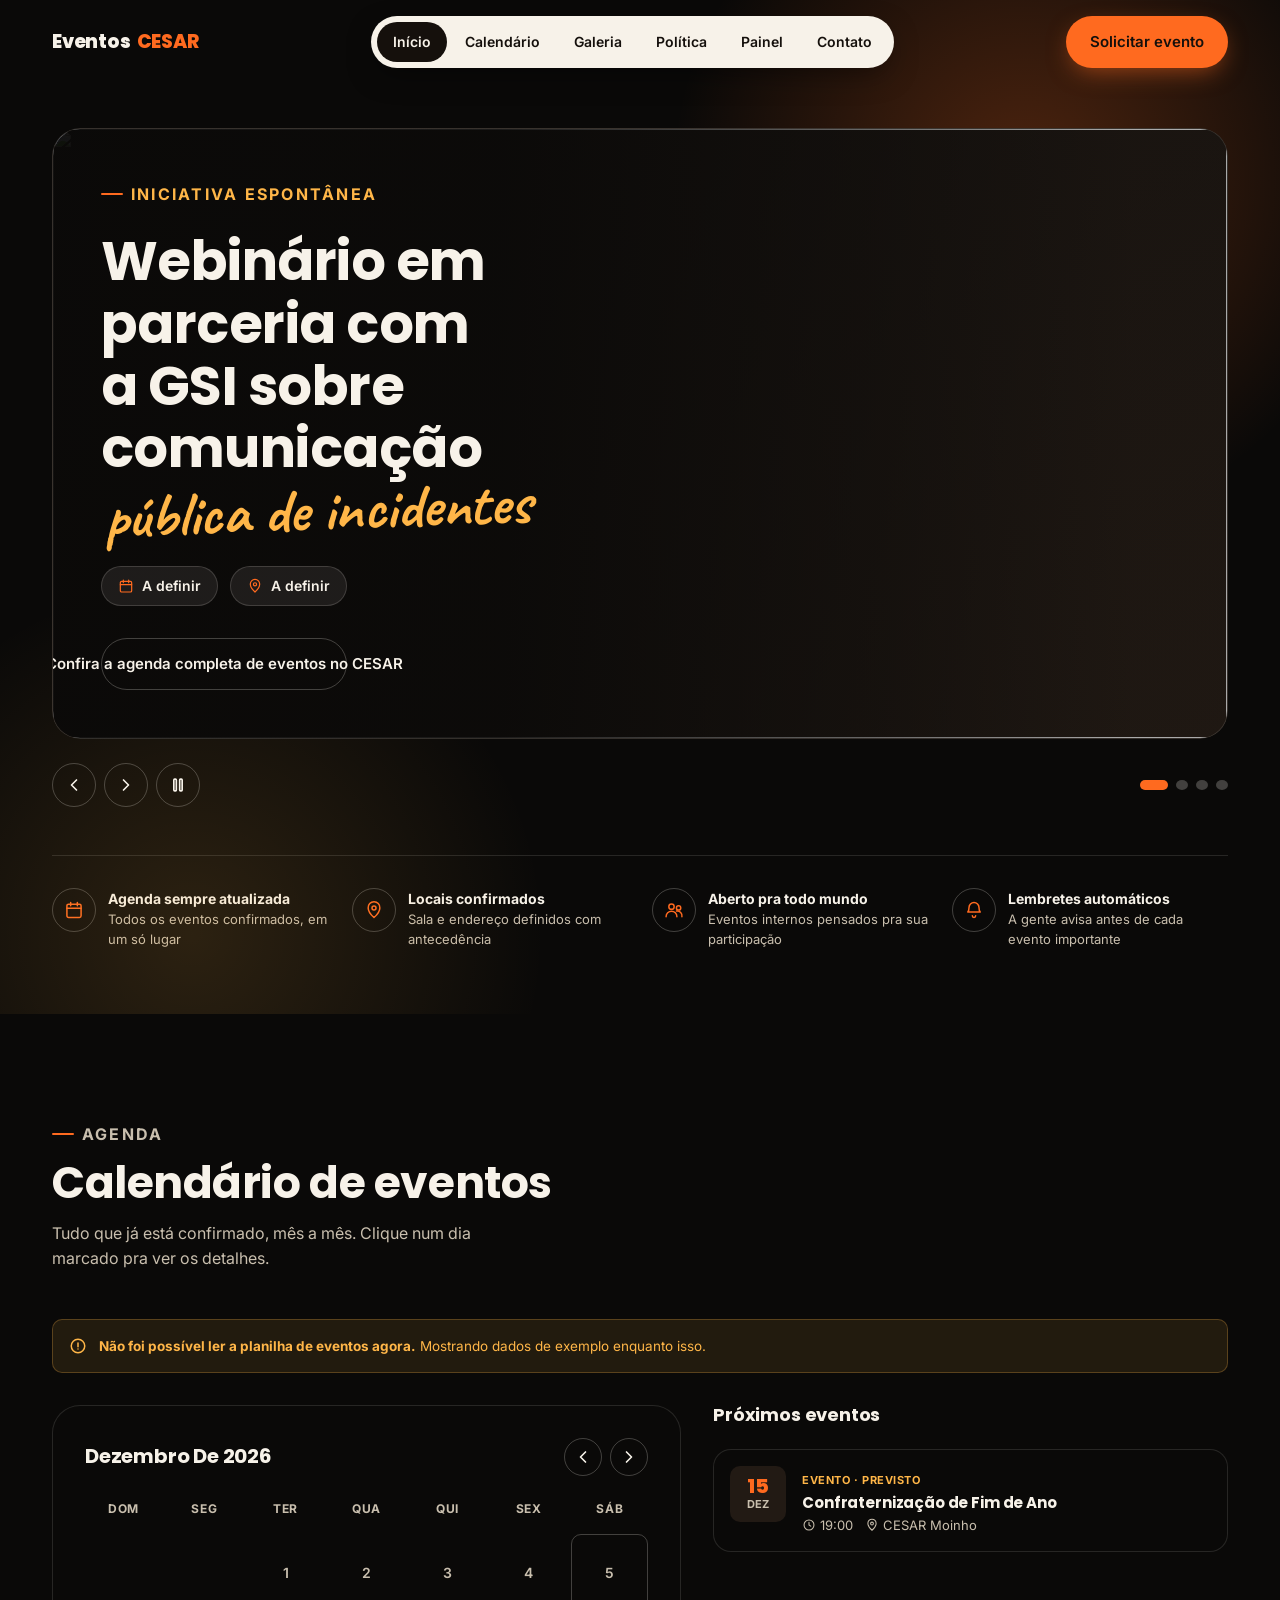
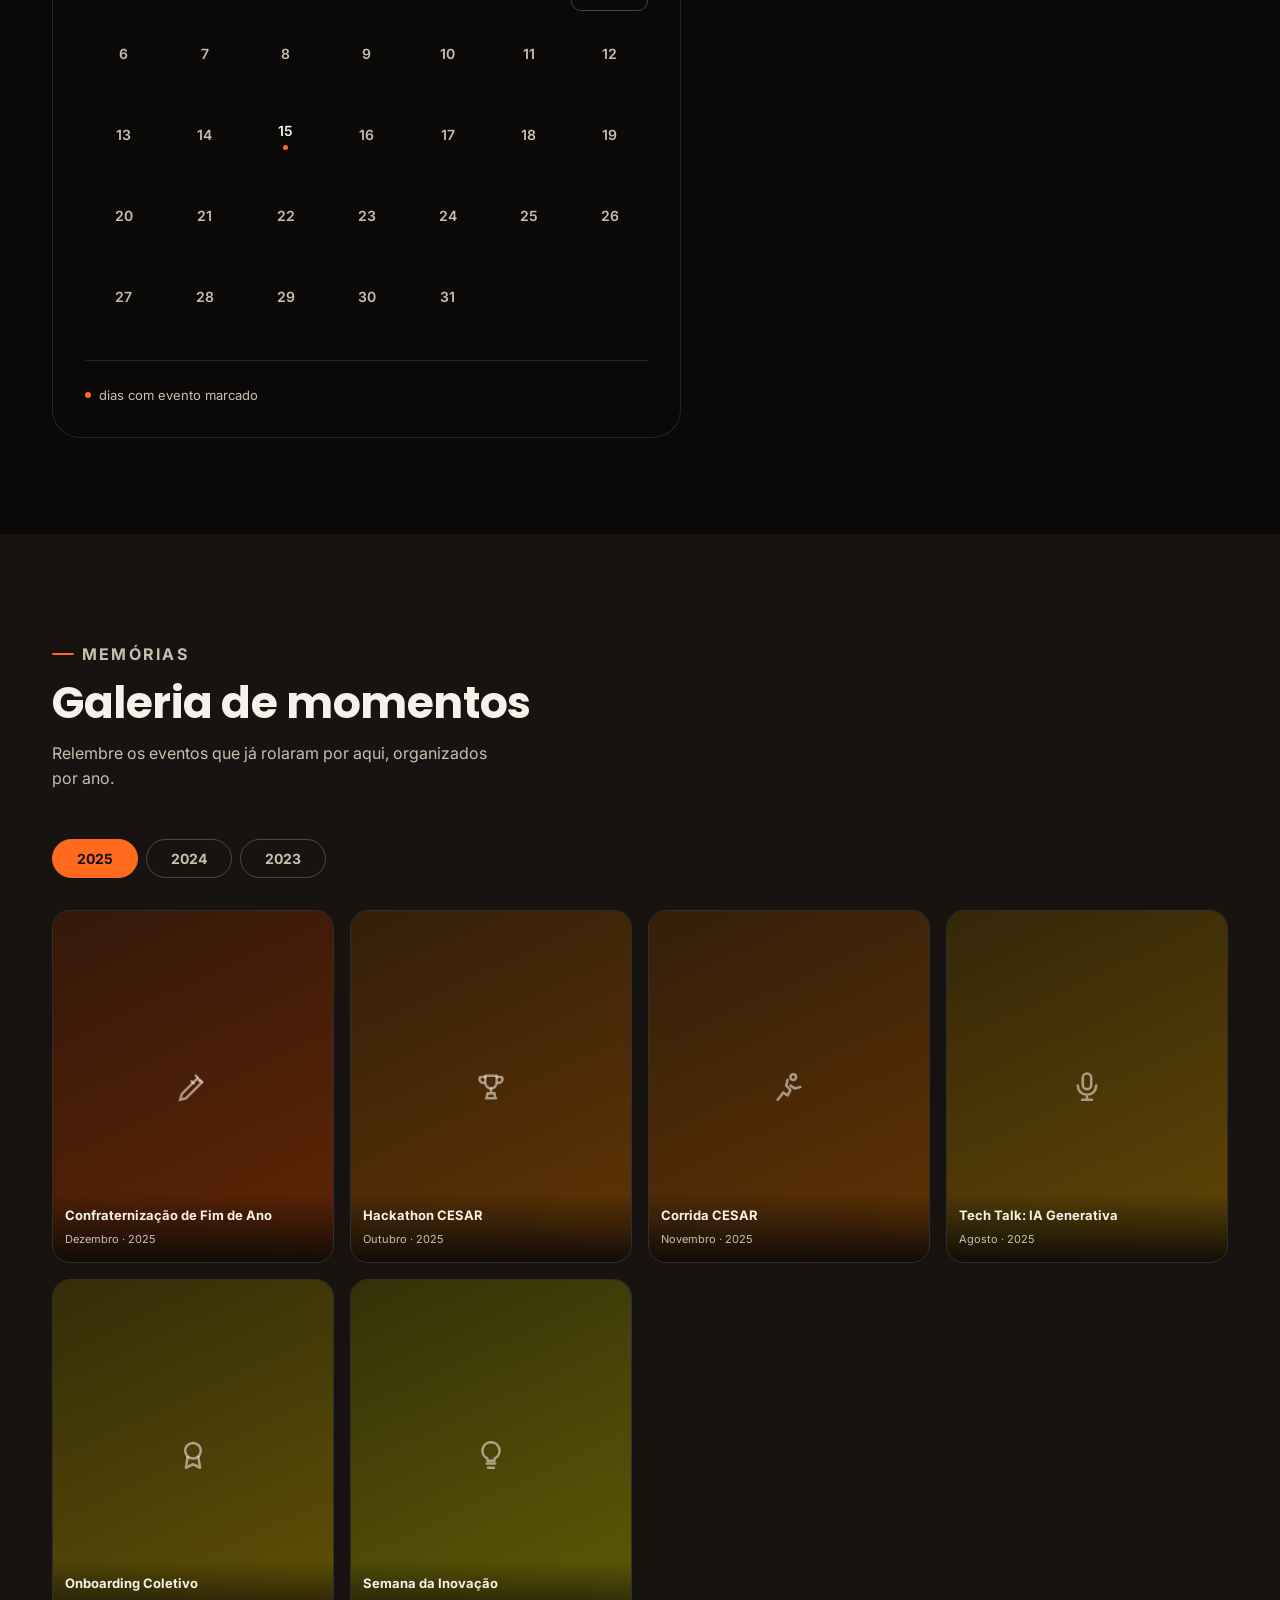
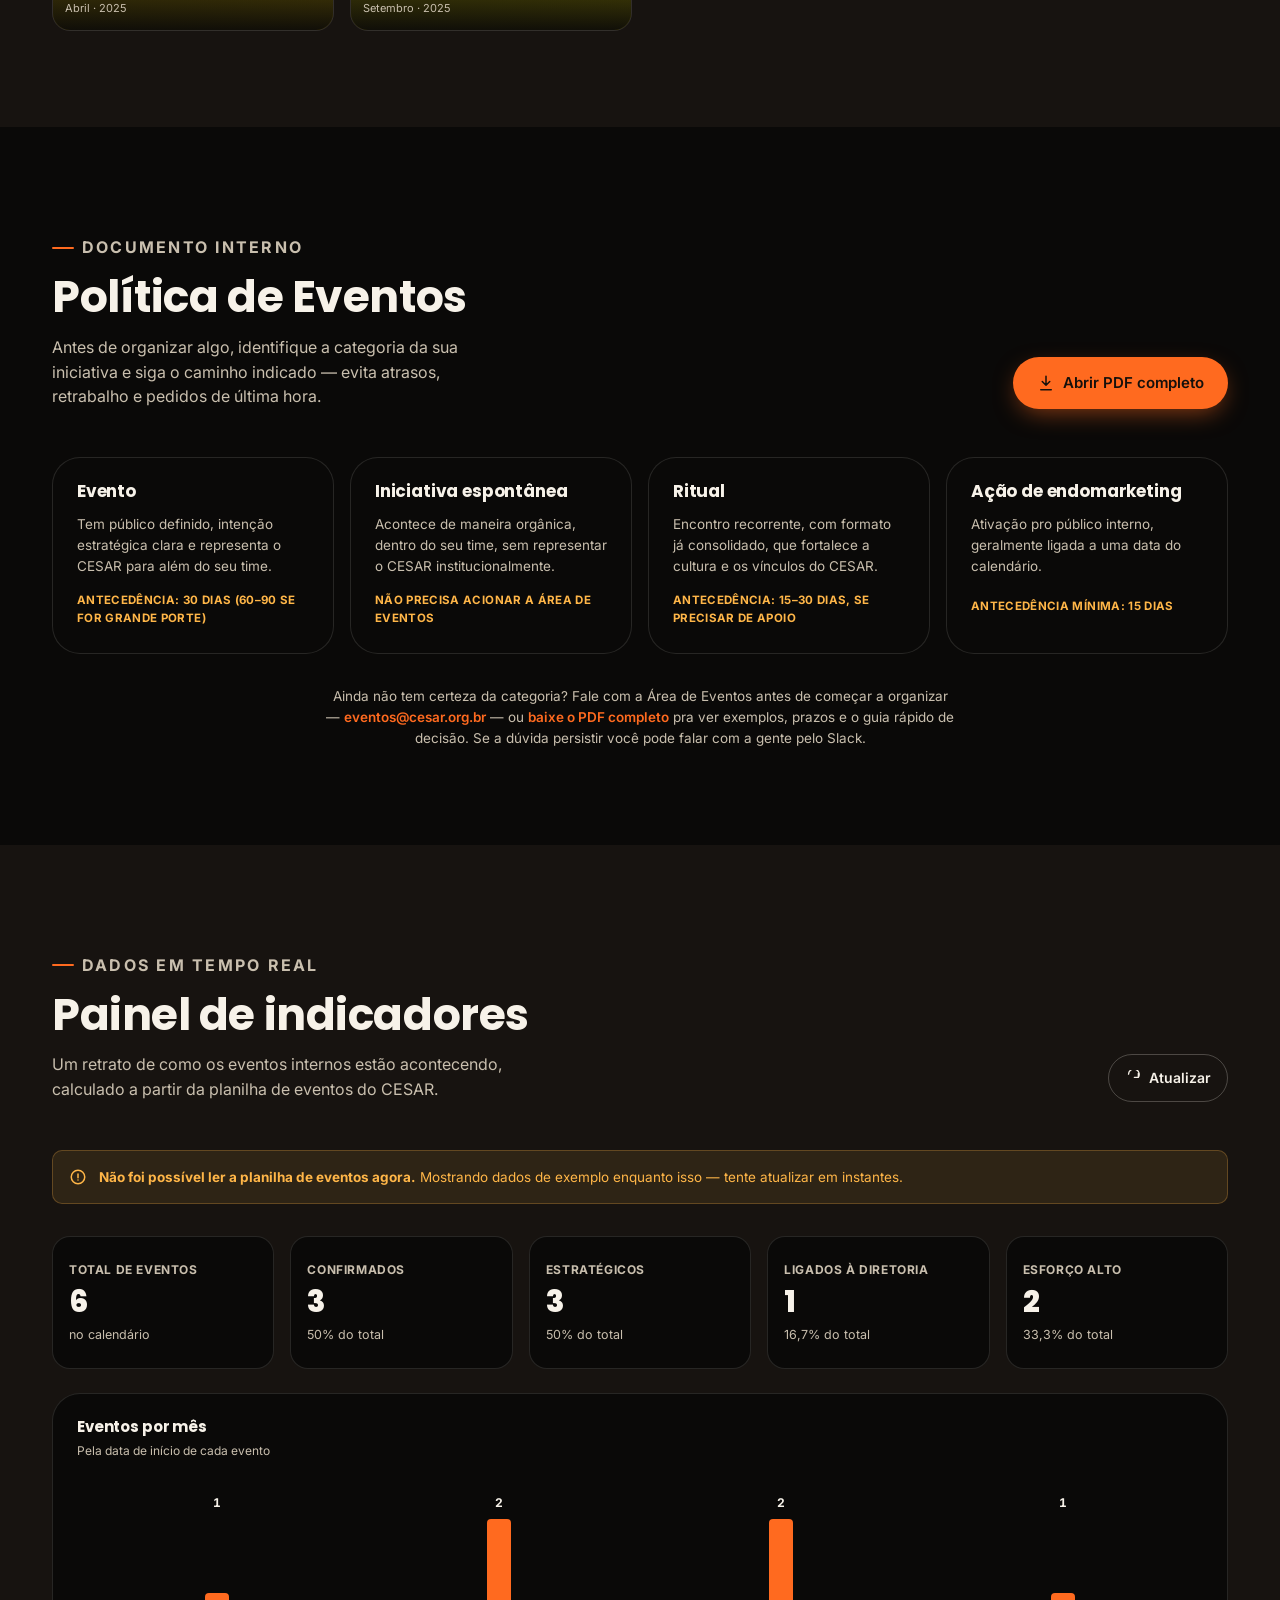
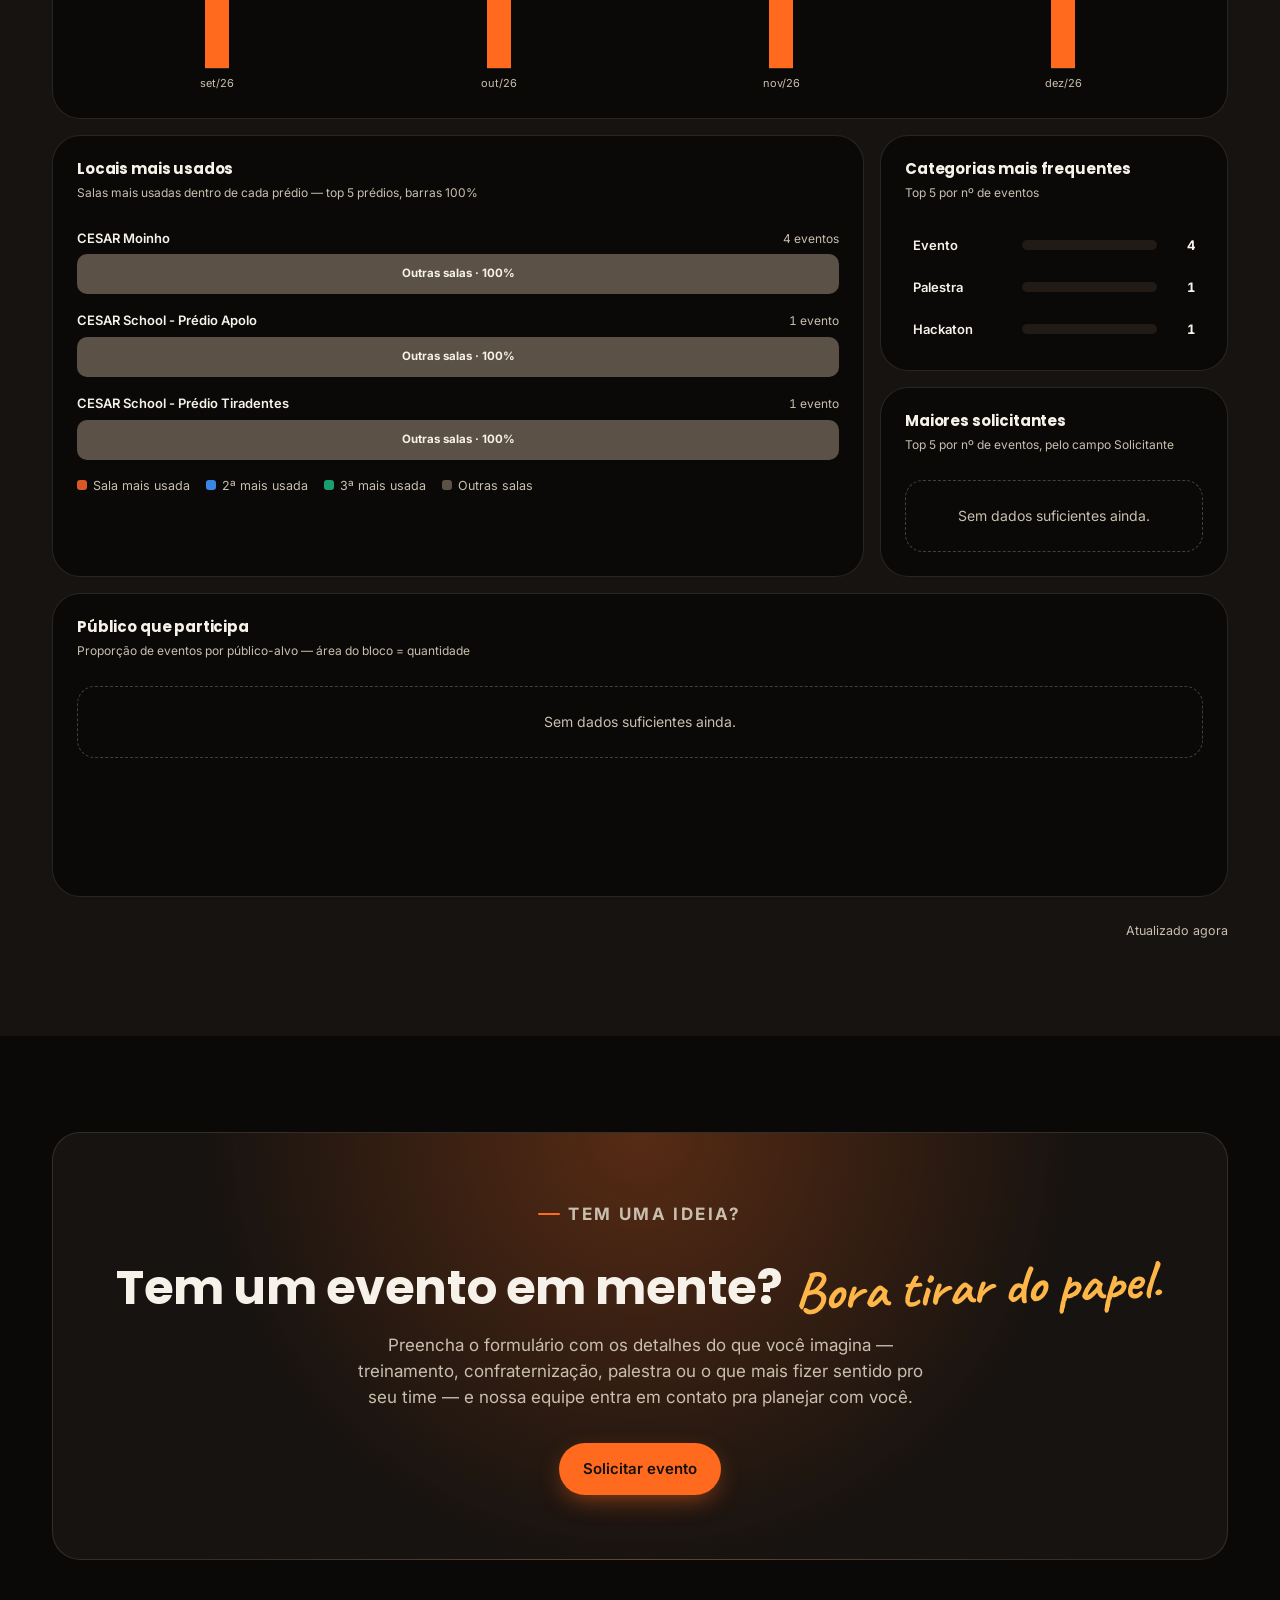
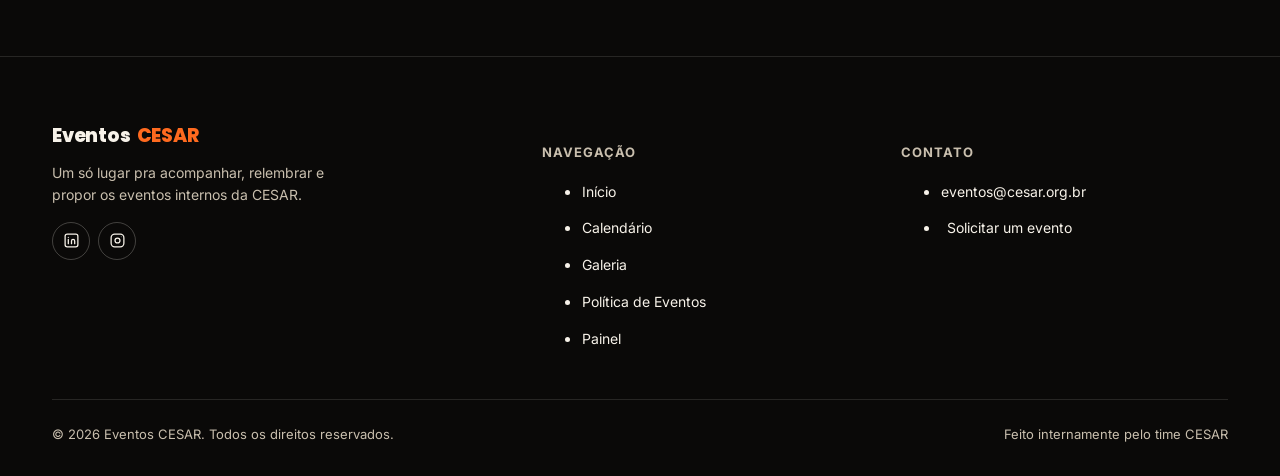
==== commit c98e2160: "Update index.html" ====
--- a/index.html
+++ b/index.html
@@ -72,125 +72,7 @@
       <div class="carousel-track-wrap">
         <div class="carousel-track">
 
-          <article class="slide">
-            <img class="slide-bg" src="https://img.mailinblue.com/8183049/images/content_library/original/6ad60742ece7c767d939d478.png" alt="" loading="lazy">
-            <div class="slide-scrim" aria-hidden="true"></div>
-            <div class="slide-copy">
-              <p class="eyebrow">Evento</p>
-              <h2>Innovation Journey <span class="script"></span></h2>
-              <p>Pequena descrição do que é o evento.</p>
-              <div class="slide-meta">
-                <span class="meta-chip">
-                  <svg viewBox="0 0 24 24" fill="none" stroke="currentColor" stroke-width="1.8" stroke-linecap="round" stroke-linejoin="round"><rect x="3.5" y="5" width="17" height="16" rx="2"/><path d="M8 3v4M16 3v4M3.5 10h17"/></svg>
-                  Até 22 de outubro | 8h
-                </span>
-                <span class="meta-chip">
-                  <svg viewBox="0 0 24 24" fill="none" stroke="currentColor" stroke-width="1.8" stroke-linecap="round" stroke-linejoin="round"><path d="M12 21s-7-6.2-7-11.5A7 7 0 0112 2a7 7 0 017 7.5C19 14.8 12 21 12 21z"/><circle cx="12" cy="9.5" r="2.4"/></svg>
-                  CESAR Moinho - Manguezal
-                </span>
-              </div>
-              <div class="slide-actions">
-                <a class="btn btn-ghost btn-block" href="#calendario">Confira a agenda completa de eventos no CESAR</a>
-              </div>
-            </div>
-          </article>
-
-          <article class="slide">
-            <img class="slide-bg" src="https://img.mailinblue.com/8183049/images/content_library/original/6ad60767fd8ca38cd59dfc26.png" alt="" loading="lazy">
-            <div class="slide-scrim" aria-hidden="true"></div>
-            <div class="slide-copy">
-              <p class="eyebrow">Evento</p>
-              <h2>Talk to <span class="script">Leaders</span></h2>
-              <p>Pequena descrição do que é o evento.</p>
-              <div class="slide-meta">
-                <span class="meta-chip">
-                  <svg viewBox="0 0 24 24" fill="none" stroke="currentColor" stroke-width="1.8" stroke-linecap="round" stroke-linejoin="round"><rect x="3.5" y="5" width="17" height="16" rx="2"/><path d="M8 3v4M16 3v4M3.5 10h17"/></svg>
-                  19 de outubro | 9h às 12h
-                </span>
-                <span class="meta-chip">
-                  <svg viewBox="0 0 24 24" fill="none" stroke="currentColor" stroke-width="1.8" stroke-linecap="round" stroke-linejoin="round"><path d="M12 21s-7-6.2-7-11.5A7 7 0 0112 2a7 7 0 017 7.5C19 14.8 12 21 12 21z"/><circle cx="12" cy="9.5" r="2.4"/></svg>
-                  CESAR Moinho - Salas Risoflora e Manguezal
-                </span>
-              </div>
-              <div class="slide-actions">
-                <a class="btn btn-ghost btn-block" href="#calendario">Confira a agenda completa de eventos no CESAR</a>
-              </div>
-            </div>
-          </article>
-
-
-          <article class="slide">
-            <img class="slide-bg" src="https://img.mailinblue.com/8183049/images/content_library/original/6ad607a0fd8ca38cd59dfc52.png" alt="" loading="lazy">
-            <div class="slide-scrim" aria-hidden="true"></div>
-            <div class="slide-copy">
-              <p class="eyebrow">Evento</p>
-              <h2>SIPATMA <span class="script">2026</span></h2>
-              <p>Semana de Prevenção de Acidentes de Trabalho e Meio Ambiente. Segurança sem fronteiras: Pessoas, Dados e Natureza</p>
-              <div class="slide-meta">
-                <span class="meta-chip">
-                  <svg viewBox="0 0 24 24" fill="none" stroke="currentColor" stroke-width="1.8" stroke-linecap="round" stroke-linejoin="round"><rect x="3.5" y="5" width="17" height="16" rx="2"/><path d="M8 3v4M16 3v4M3.5 10h17"/></svg>
-                  19 a 23 de outubro | 8h
-                </span>
-                <span class="meta-chip">
-                  <svg viewBox="0 0 24 24" fill="none" stroke="currentColor" stroke-width="1.8" stroke-linecap="round" stroke-linejoin="round"><path d="M12 21s-7-6.2-7-11.5A7 7 0 0112 2a7 7 0 017 7.5C19 14.8 12 21 12 21z"/><circle cx="12" cy="9.5" r="2.4"/></svg>
-                  CESAR e Plataforma Weex
-                </span>
-              </div>
-              <div class="slide-actions">
-                <a class="btn btn-ghost btn-block" href="#calendario">Confira a agenda completa de eventos no CESAR</a>
-              </div>
-            </div>
-          </article>
-
           
-          <article class="slide">
-            <img class="slide-bg" src="https://img.mailinblue.com/8183049/images/content_library/original/6ad608fb164c970a1d77acb5.png" alt="" loading="lazy">
-            <div class="slide-scrim" aria-hidden="true"></div>
-            <div class="slide-copy">
-              <p class="eyebrow">Evento</p>
-              <h2>IJ Mobilidade <span class="script"></span></h2>
-              <p></p>
-              <div class="slide-meta">
-                <span class="meta-chip">
-                  <svg viewBox="0 0 24 24" fill="none" stroke="currentColor" stroke-width="1.8" stroke-linecap="round" stroke-linejoin="round"><rect x="3.5" y="5" width="17" height="16" rx="2"/><path d="M8 3v4M16 3v4M3.5 10h17"/></svg>
-                  20 e 21 de outubro | 8h
-                </span>
-                <span class="meta-chip">
-                  <svg viewBox="0 0 24 24" fill="none" stroke="currentColor" stroke-width="1.8" stroke-linecap="round" stroke-linejoin="round"><path d="M12 21s-7-6.2-7-11.5A7 7 0 0112 2a7 7 0 017 7.5C19 14.8 12 21 12 21z"/><circle cx="12" cy="9.5" r="2.4"/></svg>
-                  CESAR Moinho - Risoflora
-                </span>
-              </div>
-              <div class="slide-actions">
-                <a class="btn btn-ghost btn-block" href="#calendario">Confira a agenda completa de eventos no CESAR</a>
-              </div>
-            </div>
-          </article>
-
-
-          <article class="slide">
-            <img class="slide-bg" src="https://img.mailinblue.com/8183049/images/content_library/original/6ad60966fd8ca38cd59dfd20.png" alt="" loading="lazy">
-            <div class="slide-scrim" aria-hidden="true"></div>
-            <div class="slide-copy">
-              <p class="eyebrow">Iniciativa Espontânea</p>
-              <h2>Formação de Professores<span class="script">CESAR School</span></h2>
-              <p></p>
-              <div class="slide-meta">
-                <span class="meta-chip">
-                  <svg viewBox="0 0 24 24" fill="none" stroke="currentColor" stroke-width="1.8" stroke-linecap="round" stroke-linejoin="round"><rect x="3.5" y="5" width="17" height="16" rx="2"/><path d="M8 3v4M16 3v4M3.5 10h17"/></svg>
-                  20 de outubro | 17h
-                </span>
-                <span class="meta-chip">
-                  <svg viewBox="0 0 24 24" fill="none" stroke="currentColor" stroke-width="1.8" stroke-linecap="round" stroke-linejoin="round"><path d="M12 21s-7-6.2-7-11.5A7 7 0 0112 2a7 7 0 017 7.5C19 14.8 12 21 12 21z"/><circle cx="12" cy="9.5" r="2.4"/></svg>
-                  CESAR School - Prédio Brum | Sala 102
-                </span>
-              </div>
-              <div class="slide-actions">
-                <a class="btn btn-ghost btn-block" href="#calendario">Confira a agenda completa de eventos no CESAR</a>
-              </div>
-            </div>
-          </article>
-
-
           <article class="slide">
             <img class="slide-bg" src="https://img.mailinblue.com/8183049/images/content_library/original/6ad60c87164c970a1d77ae56.png" alt="" loading="lazy">
             <div class="slide-scrim" aria-hidden="true"></div>
@@ -214,53 +96,6 @@
             </div>
           </article>
 
-
-          <article class="slide">
-            <img class="slide-bg" src="https://img.mailinblue.com/8183049/images/content_library/original/6ad60e57ece7c767d939d7e6.png" alt="" loading="lazy">
-            <div class="slide-scrim" aria-hidden="true"></div>
-            <div class="slide-copy">
-              <p class="eyebrow">Ritual</p>
-              <h2>Onboarding Mestrados<span class="script">2026.2</span></h2>
-              <p></p>
-              <div class="slide-meta">
-                <span class="meta-chip">
-                  <svg viewBox="0 0 24 24" fill="none" stroke="currentColor" stroke-width="1.8" stroke-linecap="round" stroke-linejoin="round"><rect x="3.5" y="5" width="17" height="16" rx="2"/><path d="M8 3v4M16 3v4M3.5 10h17"/></svg>
-                  23 de outubro | 13h30
-                </span>
-                <span class="meta-chip">
-                  <svg viewBox="0 0 24 24" fill="none" stroke="currentColor" stroke-width="1.8" stroke-linecap="round" stroke-linejoin="round"><path d="M12 21s-7-6.2-7-11.5A7 7 0 0112 2a7 7 0 017 7.5C19 14.8 12 21 12 21z"/><circle cx="12" cy="9.5" r="2.4"/></svg>
-                  CESAR Moinho — Risoflora e Manguezal
-                </span>
-              </div>
-              <div class="slide-actions">
-                <a class="btn btn-ghost btn-block" href="#calendario">Confira a agenda completa de eventos no CESAR</a>
-              </div>
-            </div>
-          </article>
-
-
-          <article class="slide">
-            <img class="slide-bg" src="https://img.mailinblue.com/8183049/images/content_library/original/6ad610f1fd8ca38cd59e0107.png" alt="" loading="lazy">
-            <div class="slide-scrim" aria-hidden="true"></div>
-            <div class="slide-copy">
-              <p class="eyebrow">Iniciativa Espontânea</p>
-              <h2>CESAR School Tour EM Professor<span class="script">Antônio de Brito Alves</span></h2>
-              <p></p>
-              <div class="slide-meta">
-                <span class="meta-chip">
-                  <svg viewBox="0 0 24 24" fill="none" stroke="currentColor" stroke-width="1.8" stroke-linecap="round" stroke-linejoin="round"><rect x="3.5" y="5" width="17" height="16" rx="2"/><path d="M8 3v4M16 3v4M3.5 10h17"/></svg>
-                  23 de outubro | 14h30
-                </span>
-                <span class="meta-chip">
-                  <svg viewBox="0 0 24 24" fill="none" stroke="currentColor" stroke-width="1.8" stroke-linecap="round" stroke-linejoin="round"><path d="M12 21s-7-6.2-7-11.5A7 7 0 0112 2a7 7 0 017 7.5C19 14.8 12 21 12 21z"/><circle cx="12" cy="9.5" r="2.4"/></svg>
-                  CESAR School - Prédio Brum | Sala 004
-                </span>
-              </div>
-              <div class="slide-actions">
-                <a class="btn btn-ghost btn-block" href="#calendario">Confira a agenda completa de eventos no CESAR</a>
-              </div>
-            </div>
-          </article>
 
           <article class="slide">
             <img class="slide-bg" src="https://img.mailinblue.com/8183049/images/content_library/original/6ad612d34646ada7d987c3d7.png" alt="" loading="lazy">
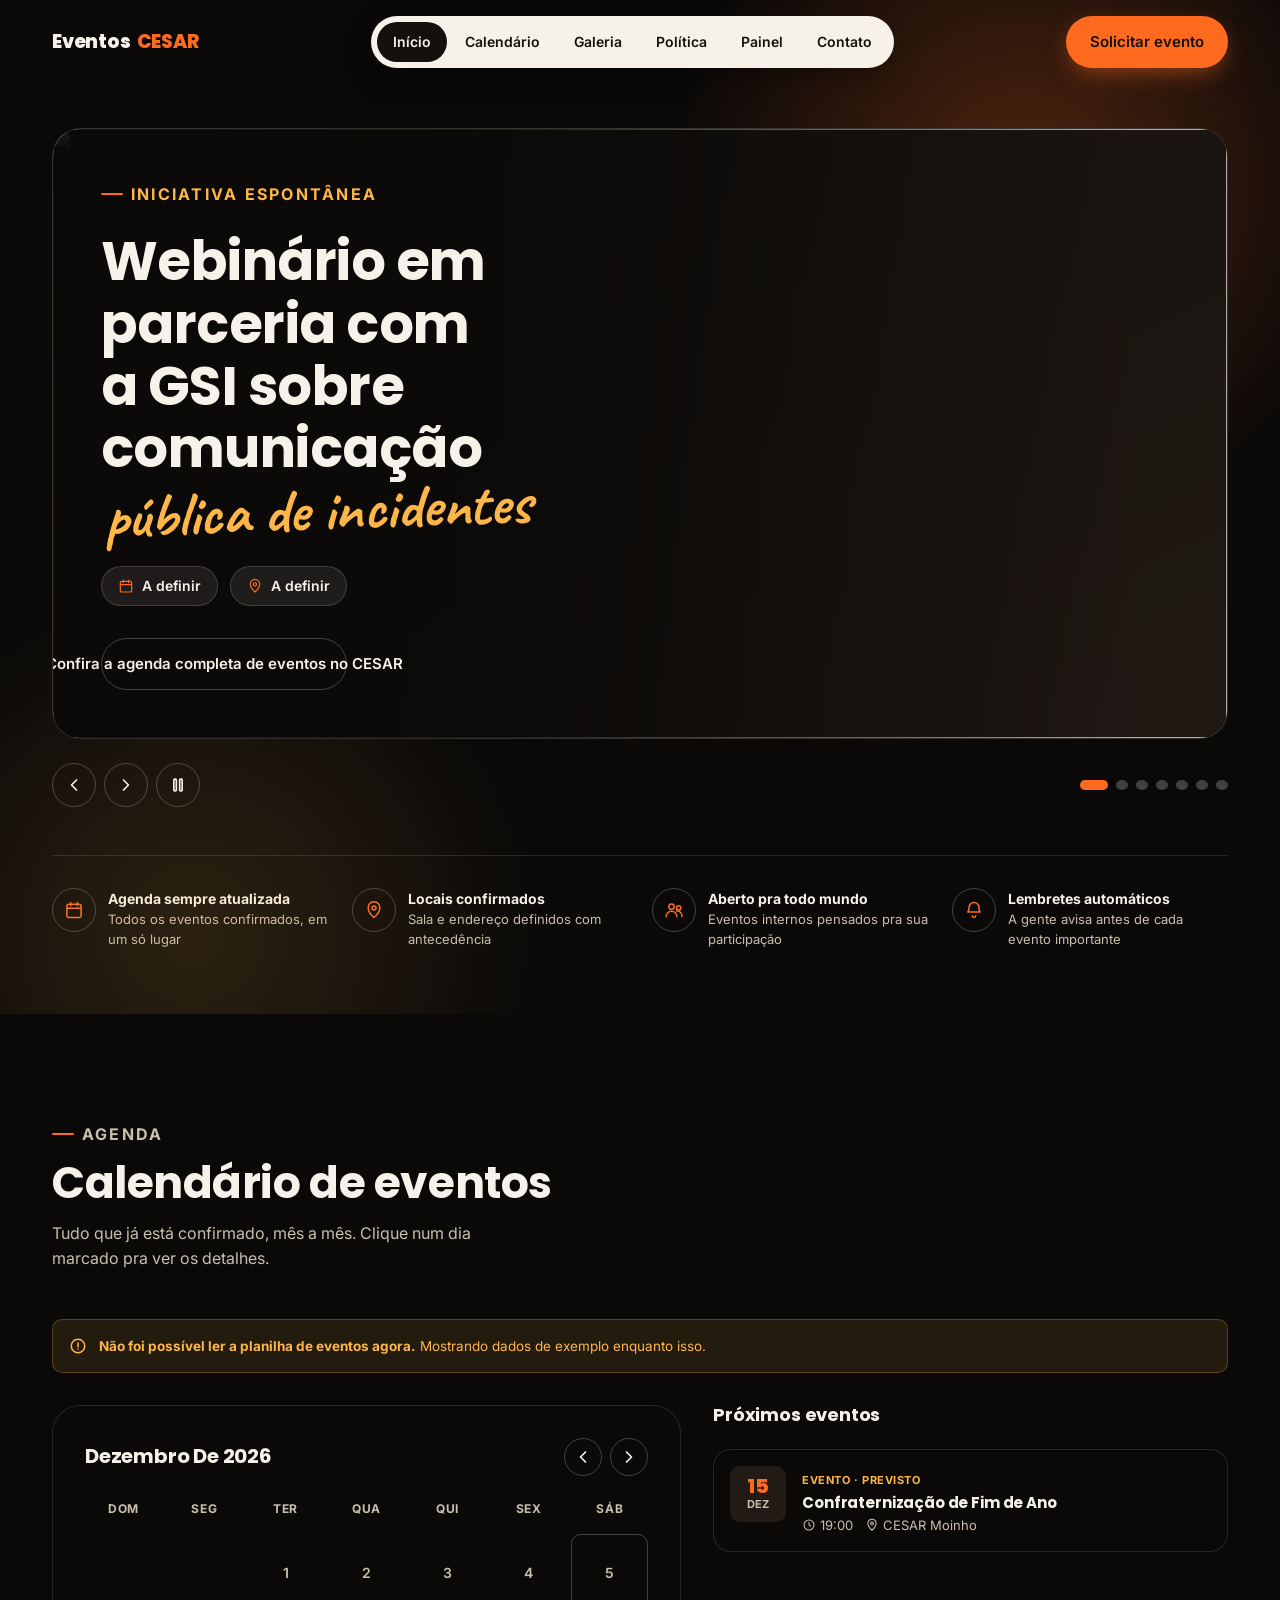
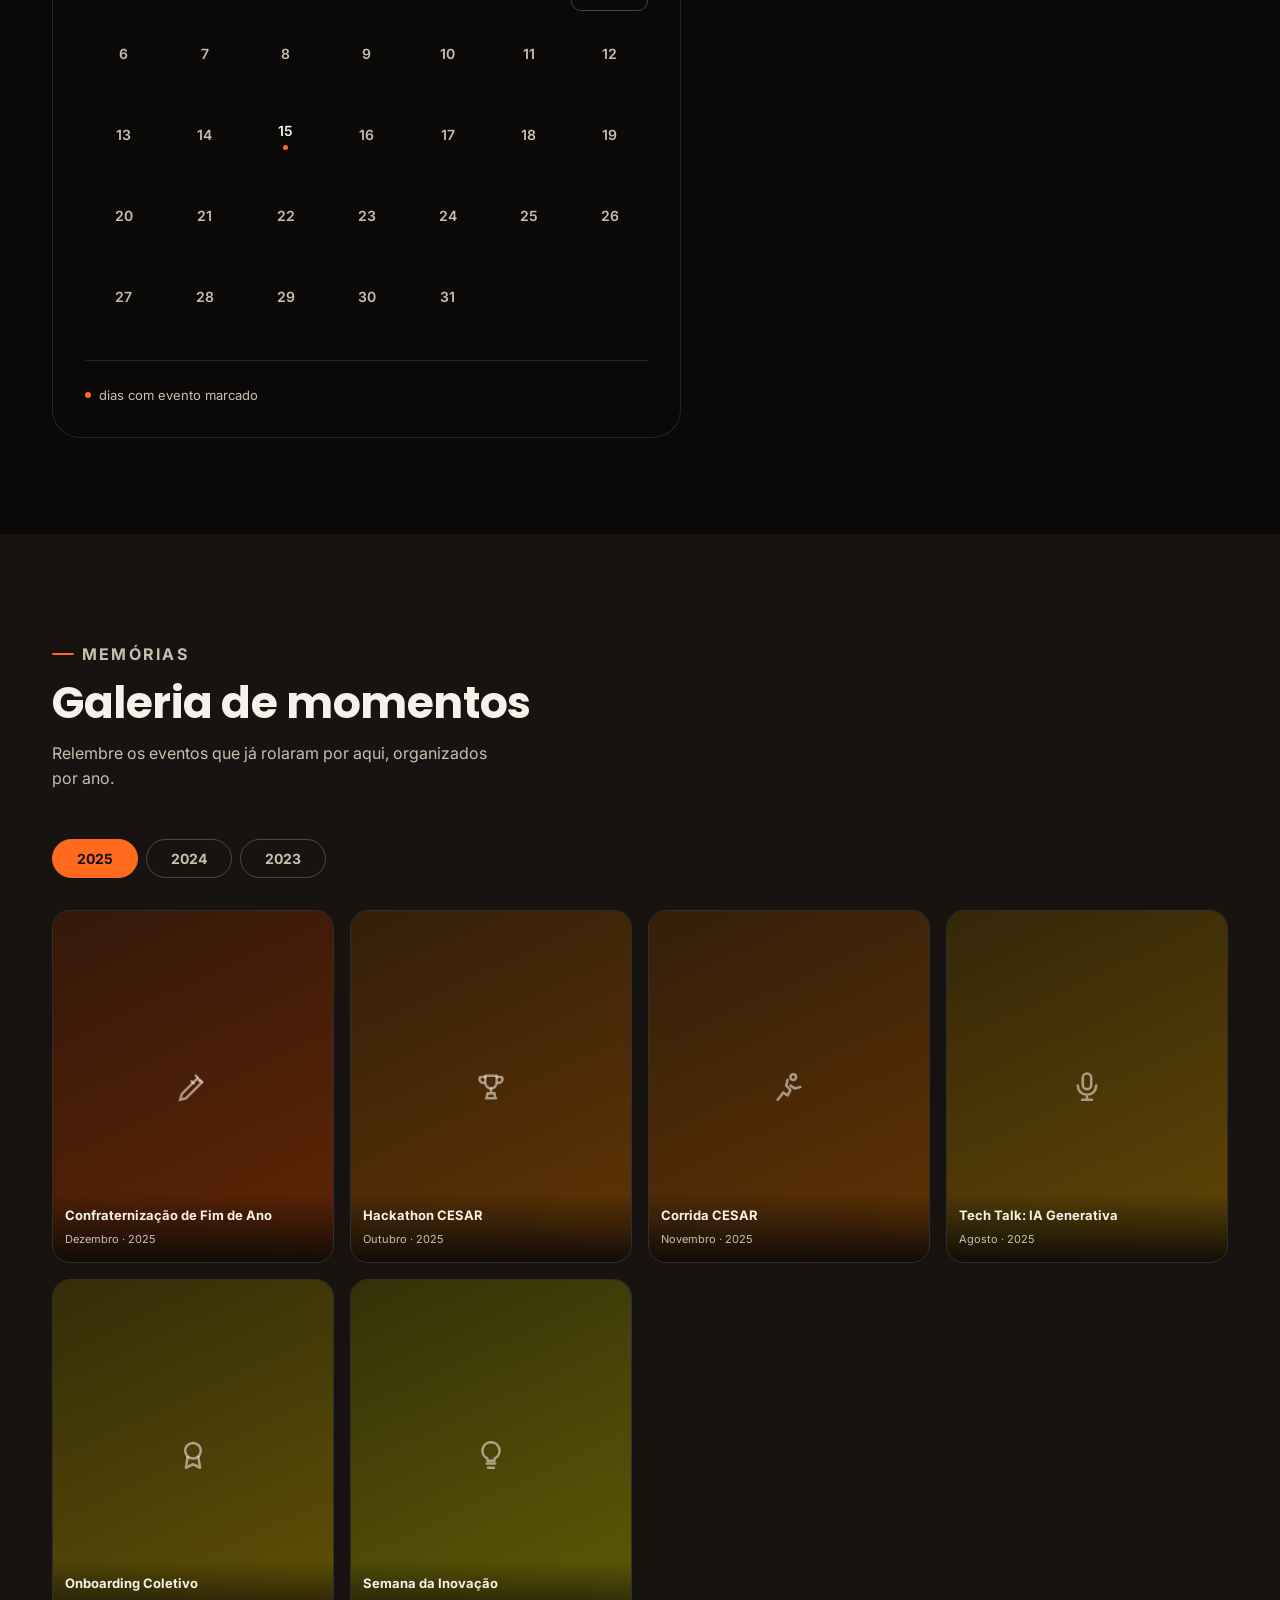
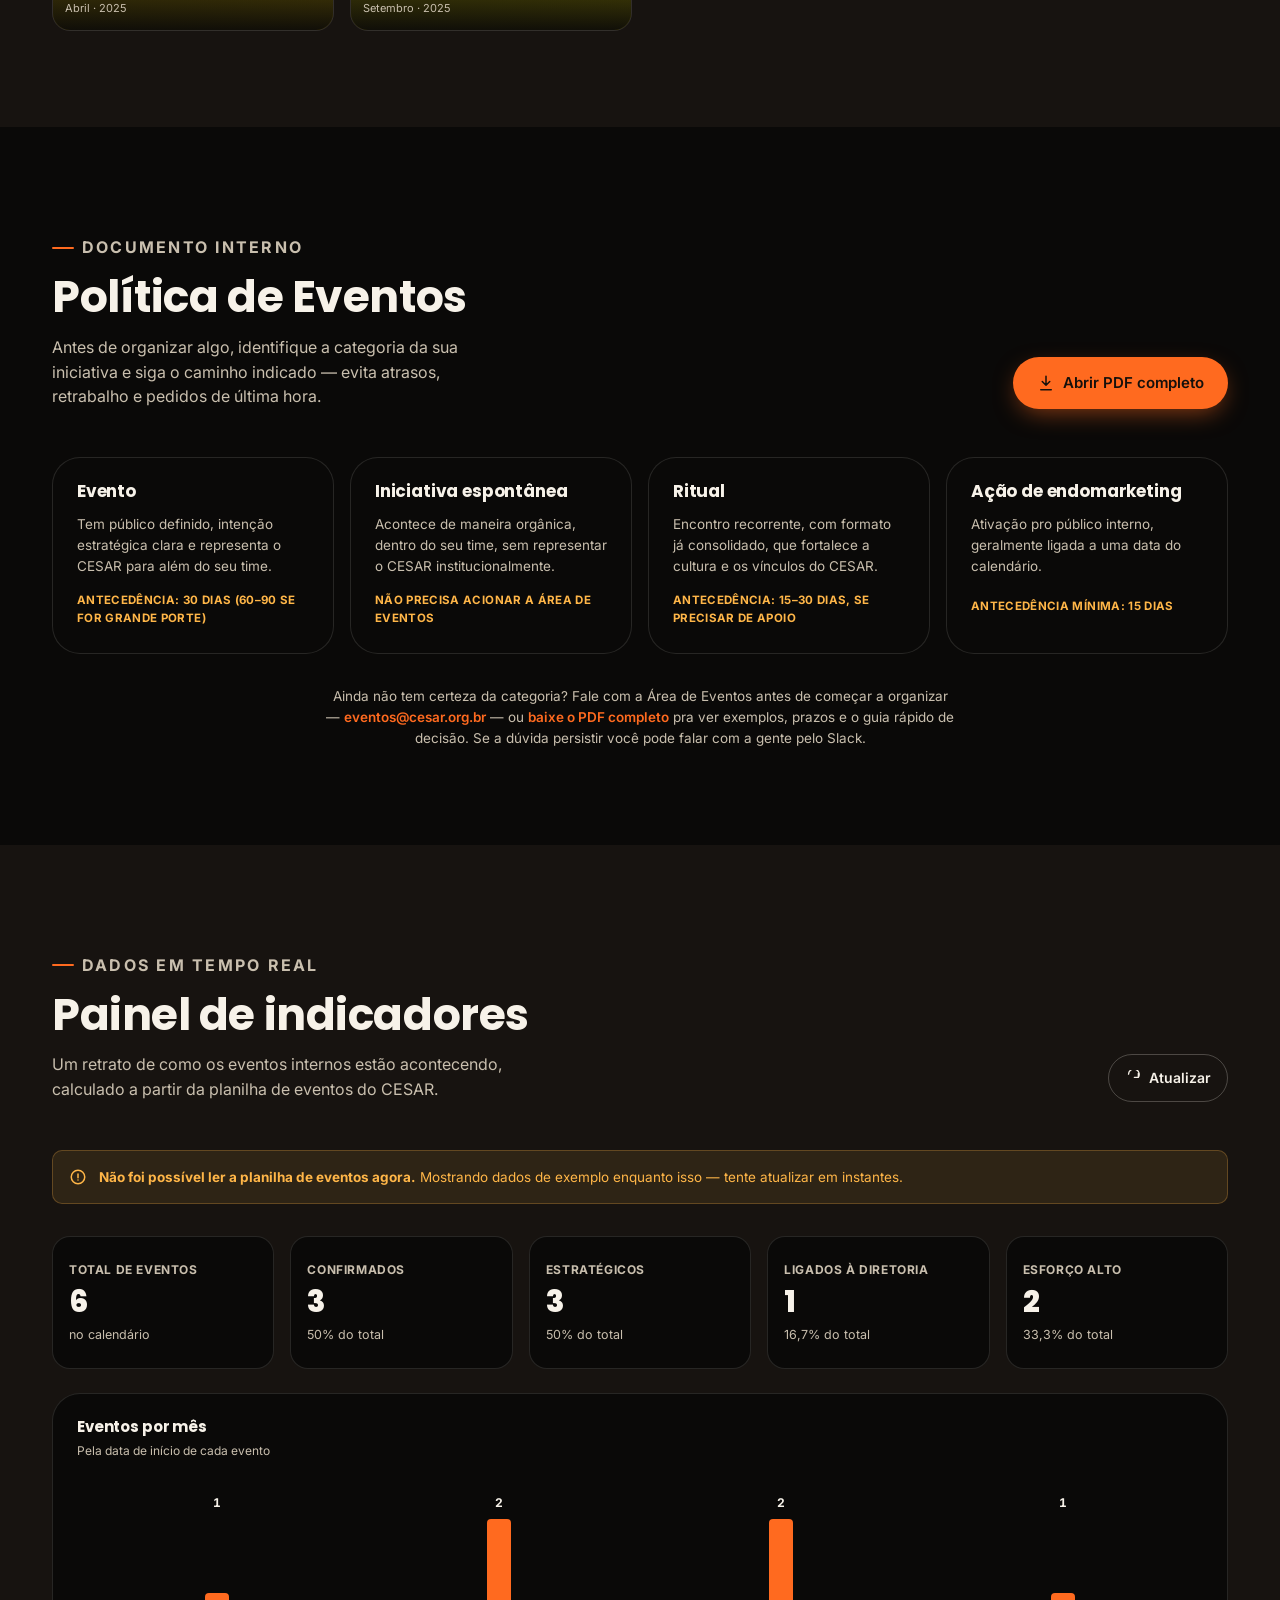
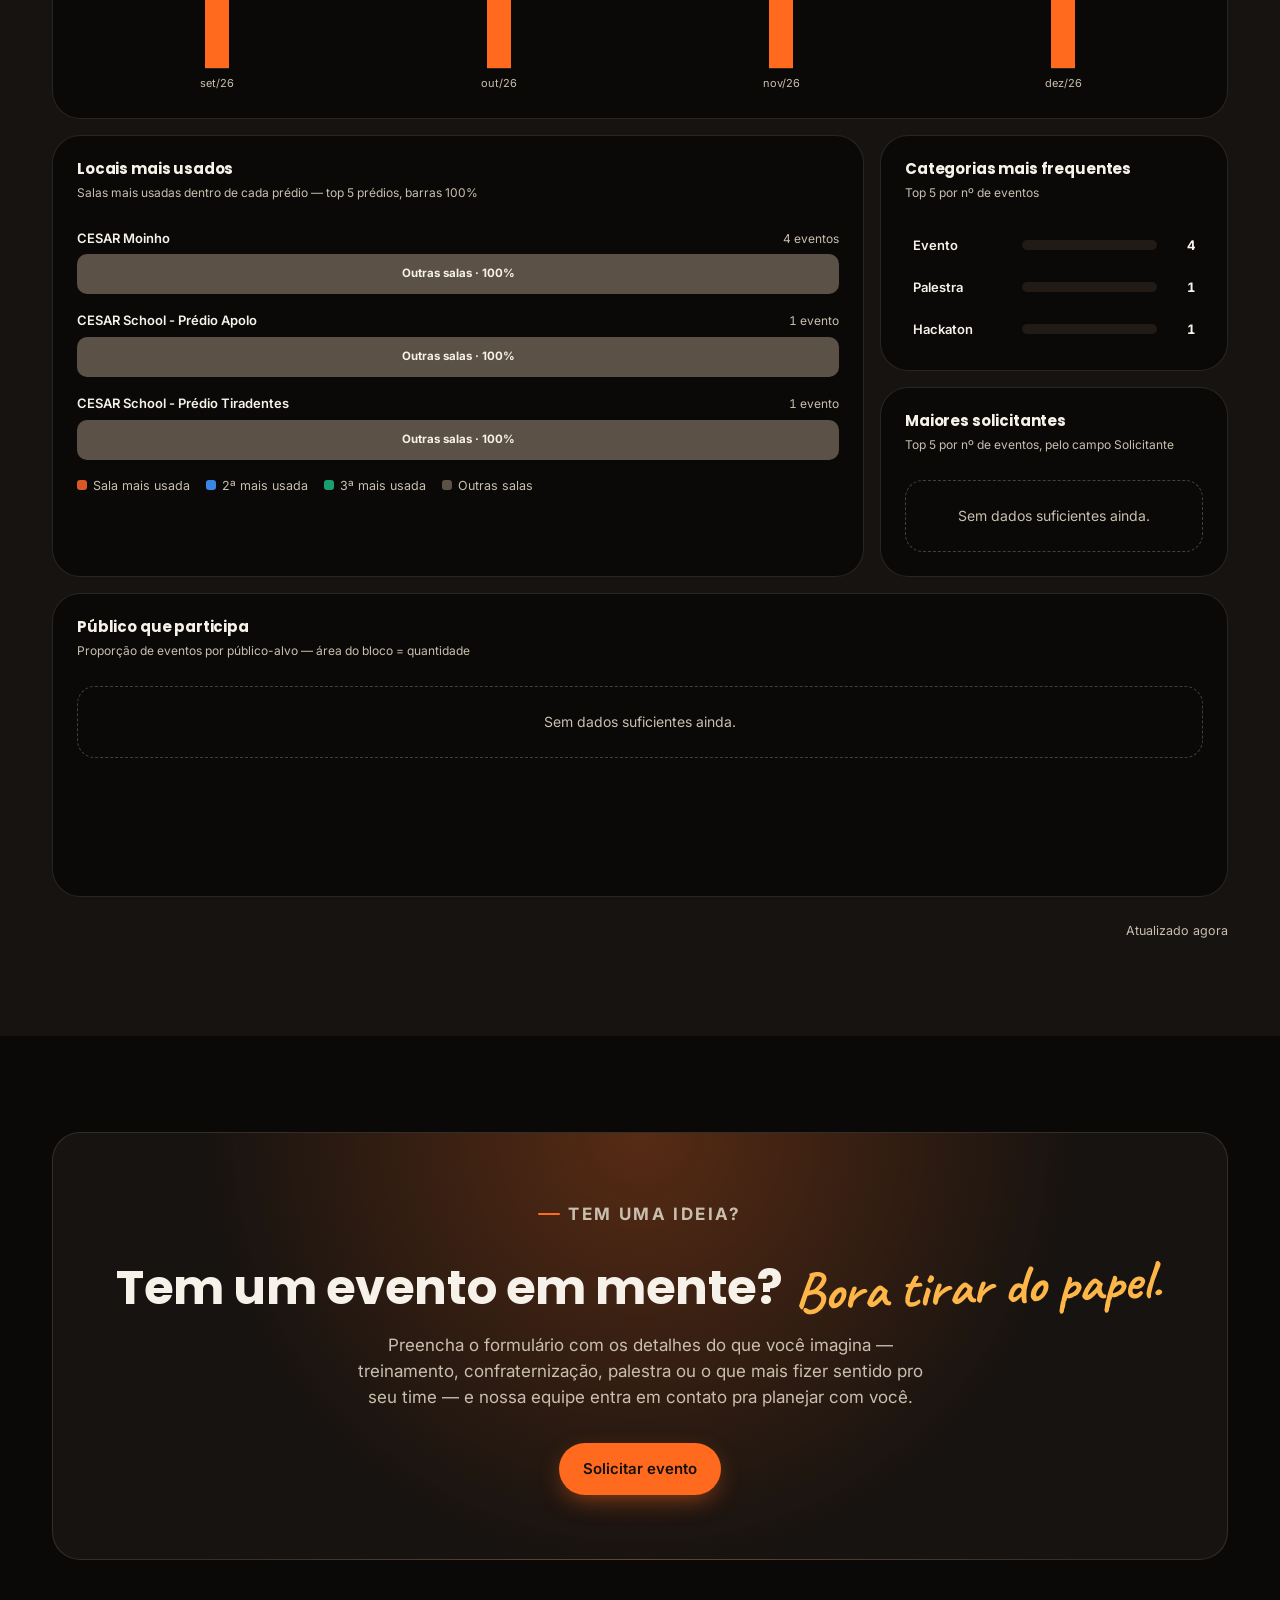
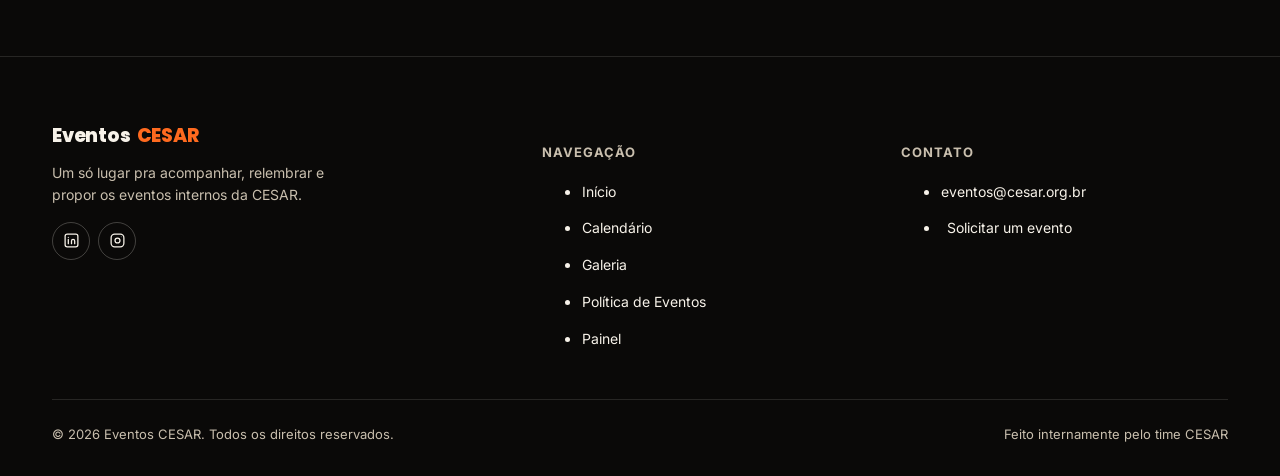
==== commit 53da3e78: "Update index.html" ====
--- a/index.html
+++ b/index.html
@@ -95,6 +95,30 @@
               </div>
             </div>
           </article>
+          
+
+          <article class="slide">
+            <img class="slide-bg" src="https://img.mailinblue.com/8183049/images/content_library/original/6adf6a724c3409e9b3ae946b.png" alt="" loading="lazy">
+            <div class="slide-scrim" aria-hidden="true"></div>
+            <div class="slide-copy">
+              <p class="eyebrow">Iniciativa Espontânea</p>
+              <h2>Dinâmica CH <span class="script">Talent</span></h2>
+              <p></p>
+              <div class="slide-meta">
+                <span class="meta-chip">
+                  <svg viewBox="0 0 24 24" fill="none" stroke="currentColor" stroke-width="1.8" stroke-linecap="round" stroke-linejoin="round"><rect x="3.5" y="5" width="17" height="16" rx="2"/><path d="M8 3v4M16 3v4M3.5 10h17"/></svg>
+                  27 de outubro | 10h
+                </span>
+                <span class="meta-chip">
+                  <svg viewBox="0 0 24 24" fill="none" stroke="currentColor" stroke-width="1.8" stroke-linecap="round" stroke-linejoin="round"><path d="M12 21s-7-6.2-7-11.5A7 7 0 0112 2a7 7 0 017 7.5C19 14.8 12 21 12 21z"/><circle cx="12" cy="9.5" r="2.4"/></svg>
+                  CESAR Moinho - Manguezal
+                </span>
+              </div>
+              <div class="slide-actions">
+                <a class="btn btn-ghost btn-block" href="#calendario">Confira a agenda completa de eventos no CESAR</a>
+              </div>
+            </div>
+          </article>
 
 
           <article class="slide">
@@ -160,6 +184,53 @@
                 <span class="meta-chip">
                   <svg viewBox="0 0 24 24" fill="none" stroke="currentColor" stroke-width="1.8" stroke-linecap="round" stroke-linejoin="round"><path d="M12 21s-7-6.2-7-11.5A7 7 0 0112 2a7 7 0 017 7.5C19 14.8 12 21 12 21z"/><circle cx="12" cy="9.5" r="2.4"/></svg>
                   CESAR School - Prédio Brum | Salas 001, 002, 003, 004, 101 e 102
+                </span>
+              </div>
+              <div class="slide-actions">
+                <a class="btn btn-ghost btn-block" href="#calendario">Confira a agenda completa de eventos no CESAR</a>
+              </div>
+            </div>
+          </article>
+
+          <article class="slide">
+            <img class="slide-bg" src="https://img.mailinblue.com/8183049/images/content_library/original/6adf6b2229f57817e4d01607.png" alt="" loading="lazy">
+            <div class="slide-scrim" aria-hidden="true"></div>
+            <div class="slide-copy">
+              <p class="eyebrow">Evento</p>
+              <h2>Concurso de fantasia SCHOOL <span class="script">Halloween</span></h2>
+              <p></p>
+              <div class="slide-meta">
+                <span class="meta-chip">
+                  <svg viewBox="0 0 24 24" fill="none" stroke="currentColor" stroke-width="1.8" stroke-linecap="round" stroke-linejoin="round"><rect x="3.5" y="5" width="17" height="16" rx="2"/><path d="M8 3v4M16 3v4M3.5 10h17"/></svg>
+                  29 de outubro | 10h15
+                </span>
+                <span class="meta-chip">
+                  <svg viewBox="0 0 24 24" fill="none" stroke="currentColor" stroke-width="1.8" stroke-linecap="round" stroke-linejoin="round"><path d="M12 21s-7-6.2-7-11.5A7 7 0 0112 2a7 7 0 017 7.5C19 14.8 12 21 12 21z"/><circle cx="12" cy="9.5" r="2.4"/></svg>
+                  CESAR School - Prédio Brum | Arquibancada
+                </span>
+              </div>
+              <div class="slide-actions">
+                <a class="btn btn-ghost btn-block" href="#calendario">Confira a agenda completa de eventos no CESAR</a>
+              </div>
+            </div>
+          </article>
+
+
+          <article class="slide">
+            <img class="slide-bg" src="https://img.mailinblue.com/8183049/images/content_library/original/6adf6ba729f57817e4d01663.png" alt="" loading="lazy">
+            <div class="slide-scrim" aria-hidden="true"></div>
+            <div class="slide-copy">
+              <p class="eyebrow">Evento</p>
+              <h2>22º Encontro da Comunidade de <span class="script">Graduação</span></h2>
+              <p></p>
+              <div class="slide-meta">
+                <span class="meta-chip">
+                  <svg viewBox="0 0 24 24" fill="none" stroke="currentColor" stroke-width="1.8" stroke-linecap="round" stroke-linejoin="round"><rect x="3.5" y="5" width="17" height="16" rx="2"/><path d="M8 3v4M16 3v4M3.5 10h17"/></svg>
+                  29 de outubro | 16h
+                </span>
+                <span class="meta-chip">
+                  <svg viewBox="0 0 24 24" fill="none" stroke="currentColor" stroke-width="1.8" stroke-linecap="round" stroke-linejoin="round"><path d="M12 21s-7-6.2-7-11.5A7 7 0 0112 2a7 7 0 017 7.5C19 14.8 12 21 12 21z"/><circle cx="12" cy="9.5" r="2.4"/></svg>
+                  CESAR School - Prédio Brum — Salas 001 e 002
                 </span>
               </div>
               <div class="slide-actions">
